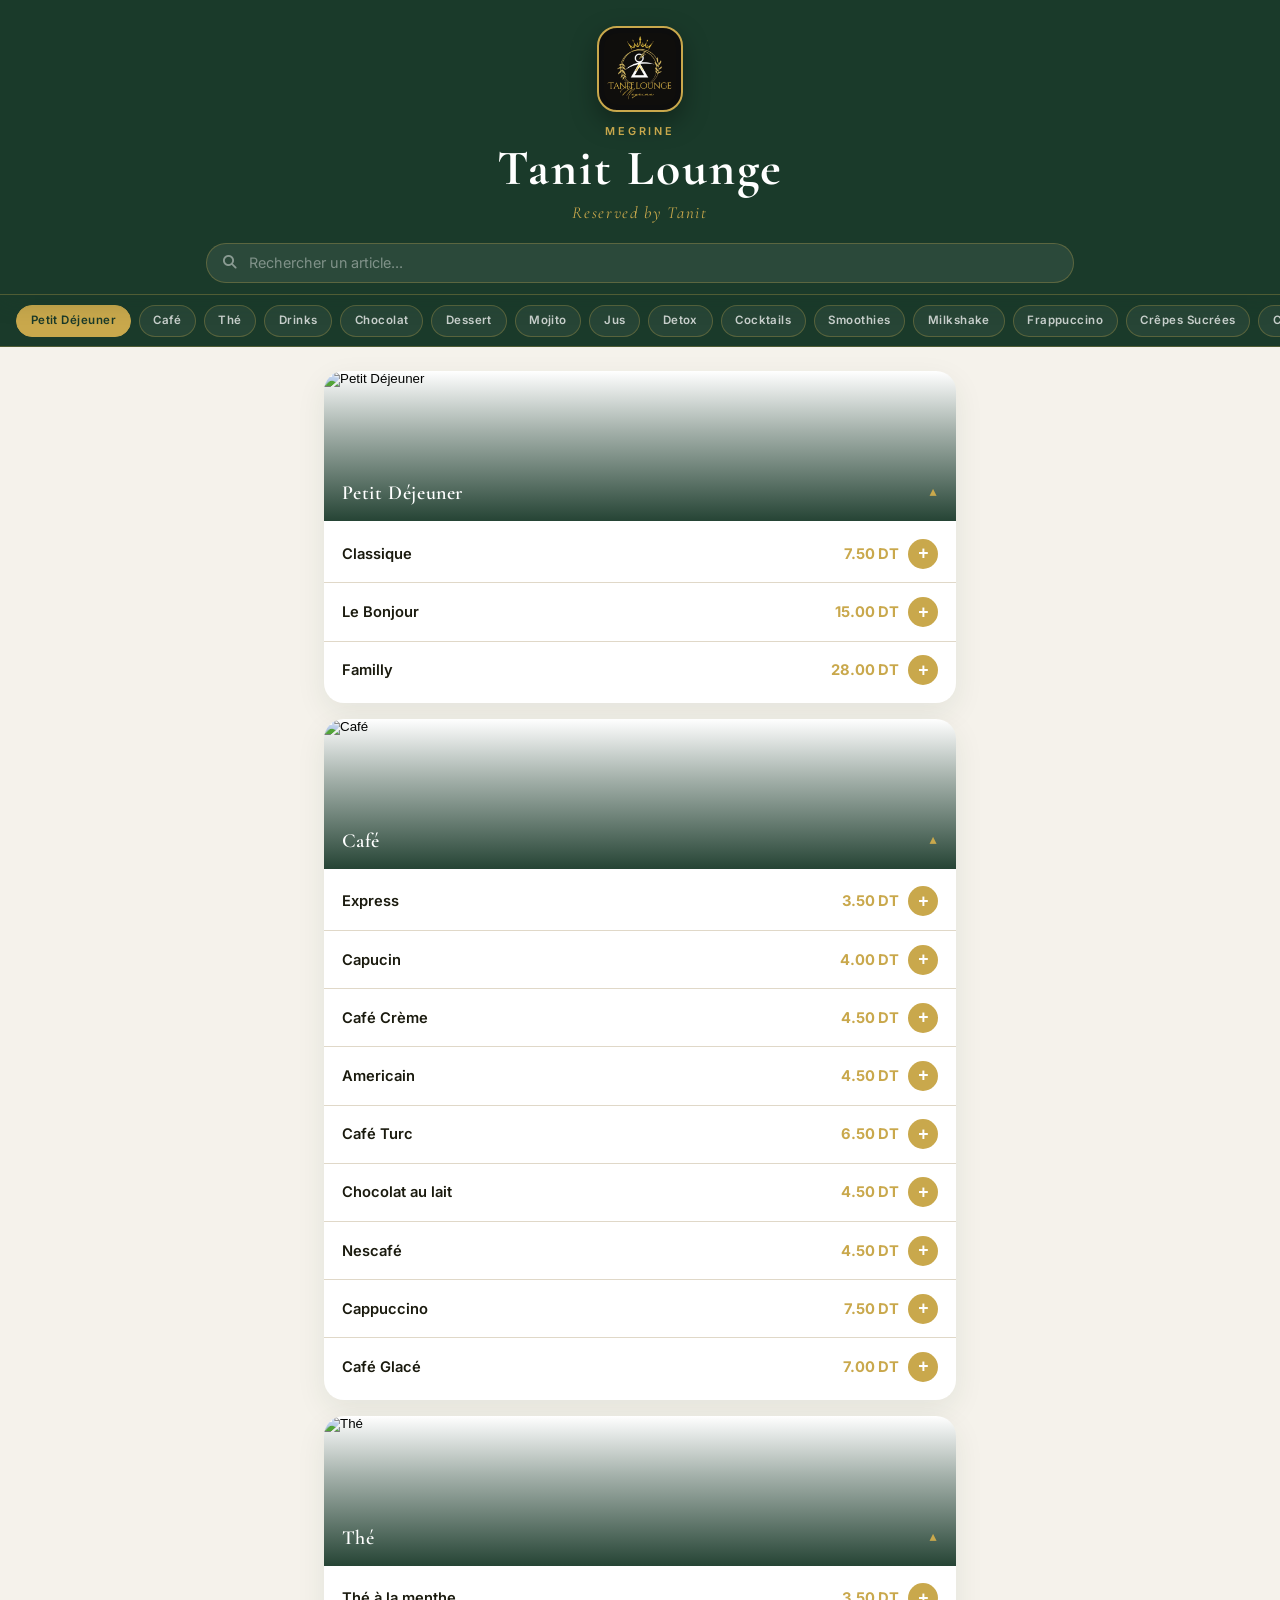
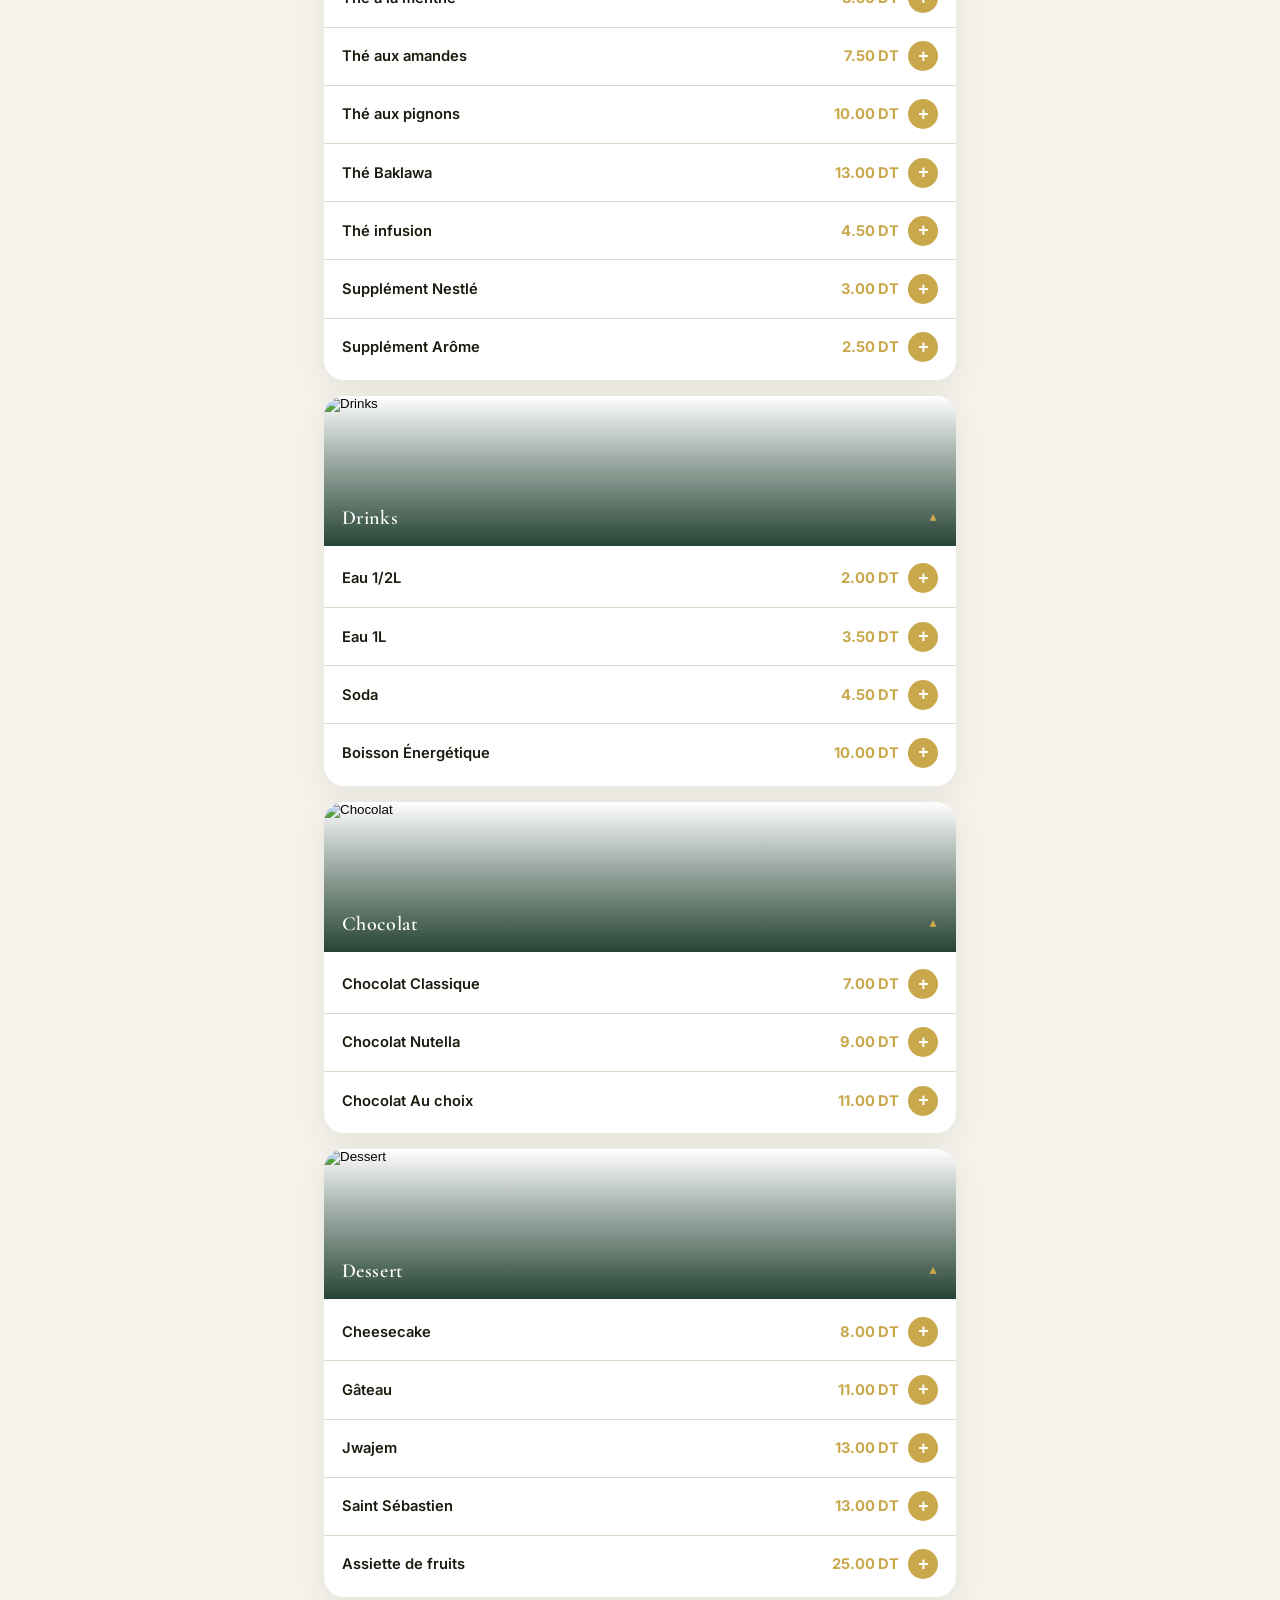
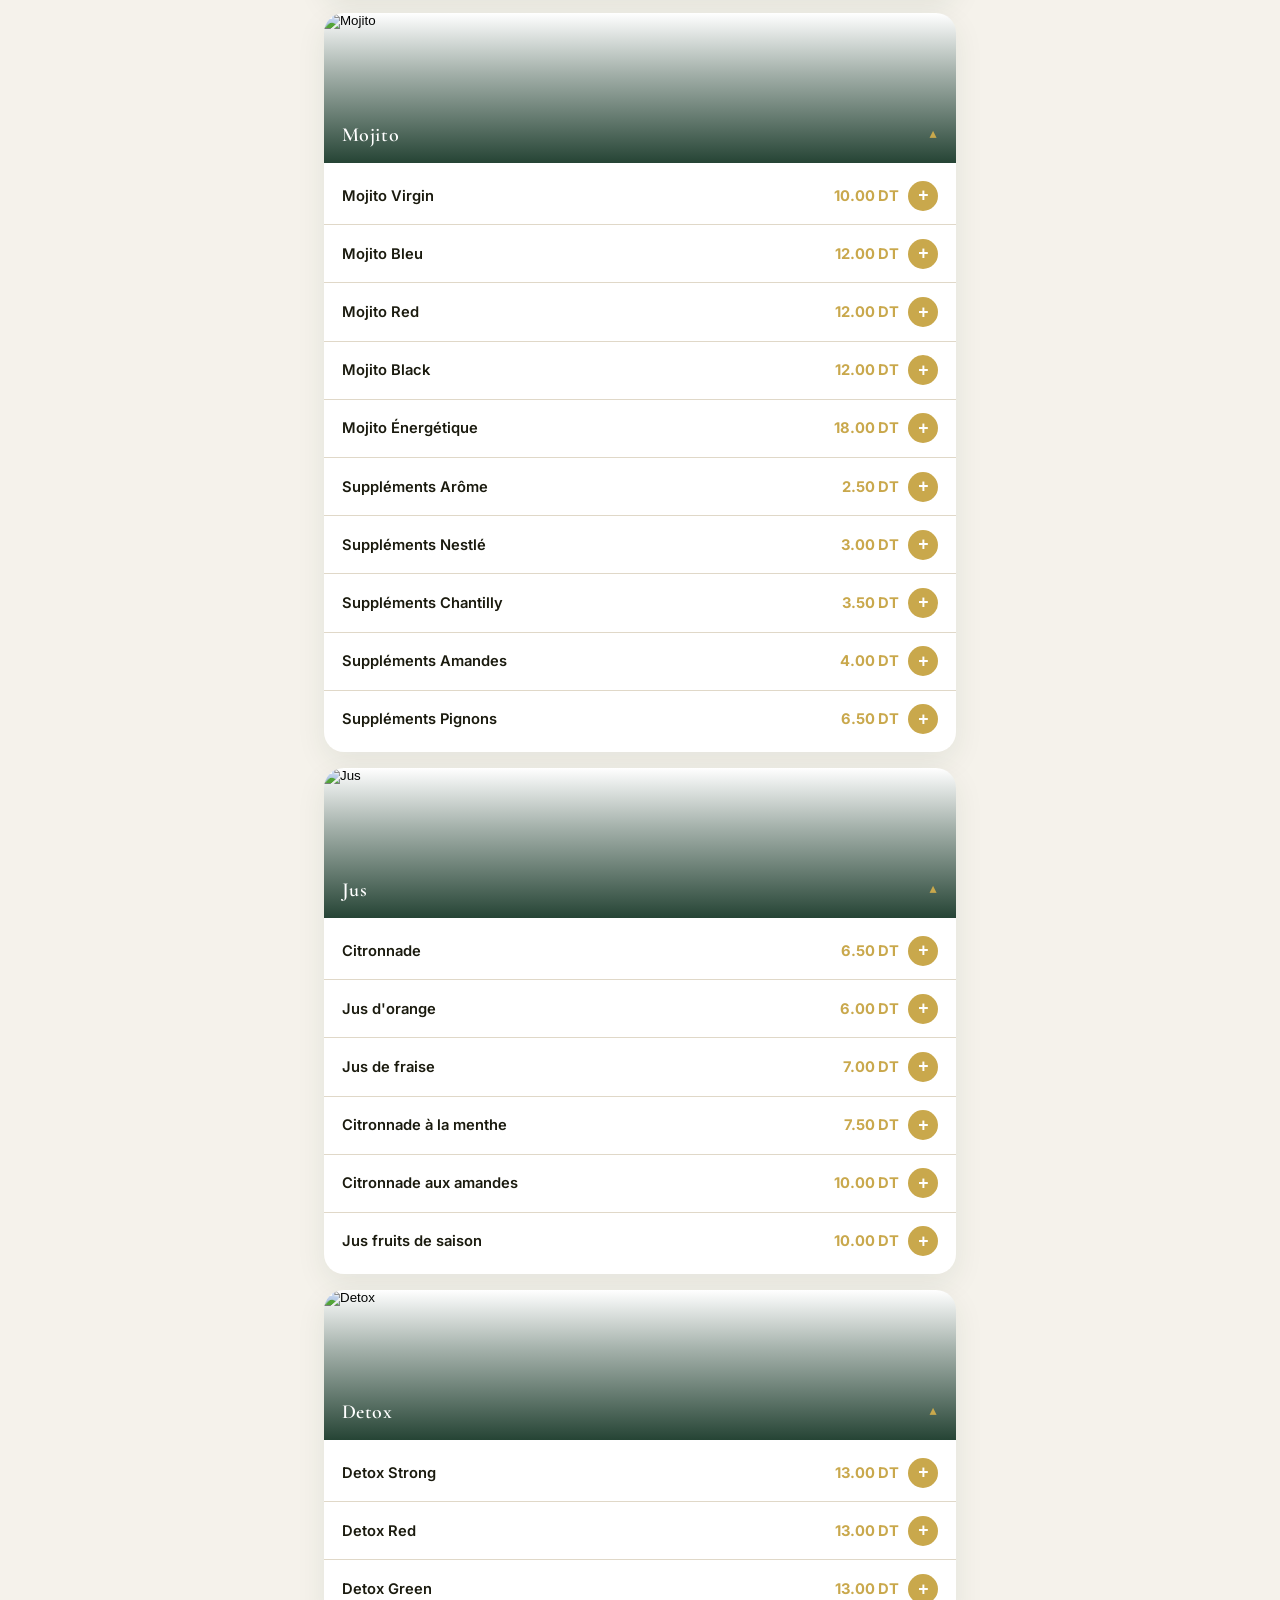
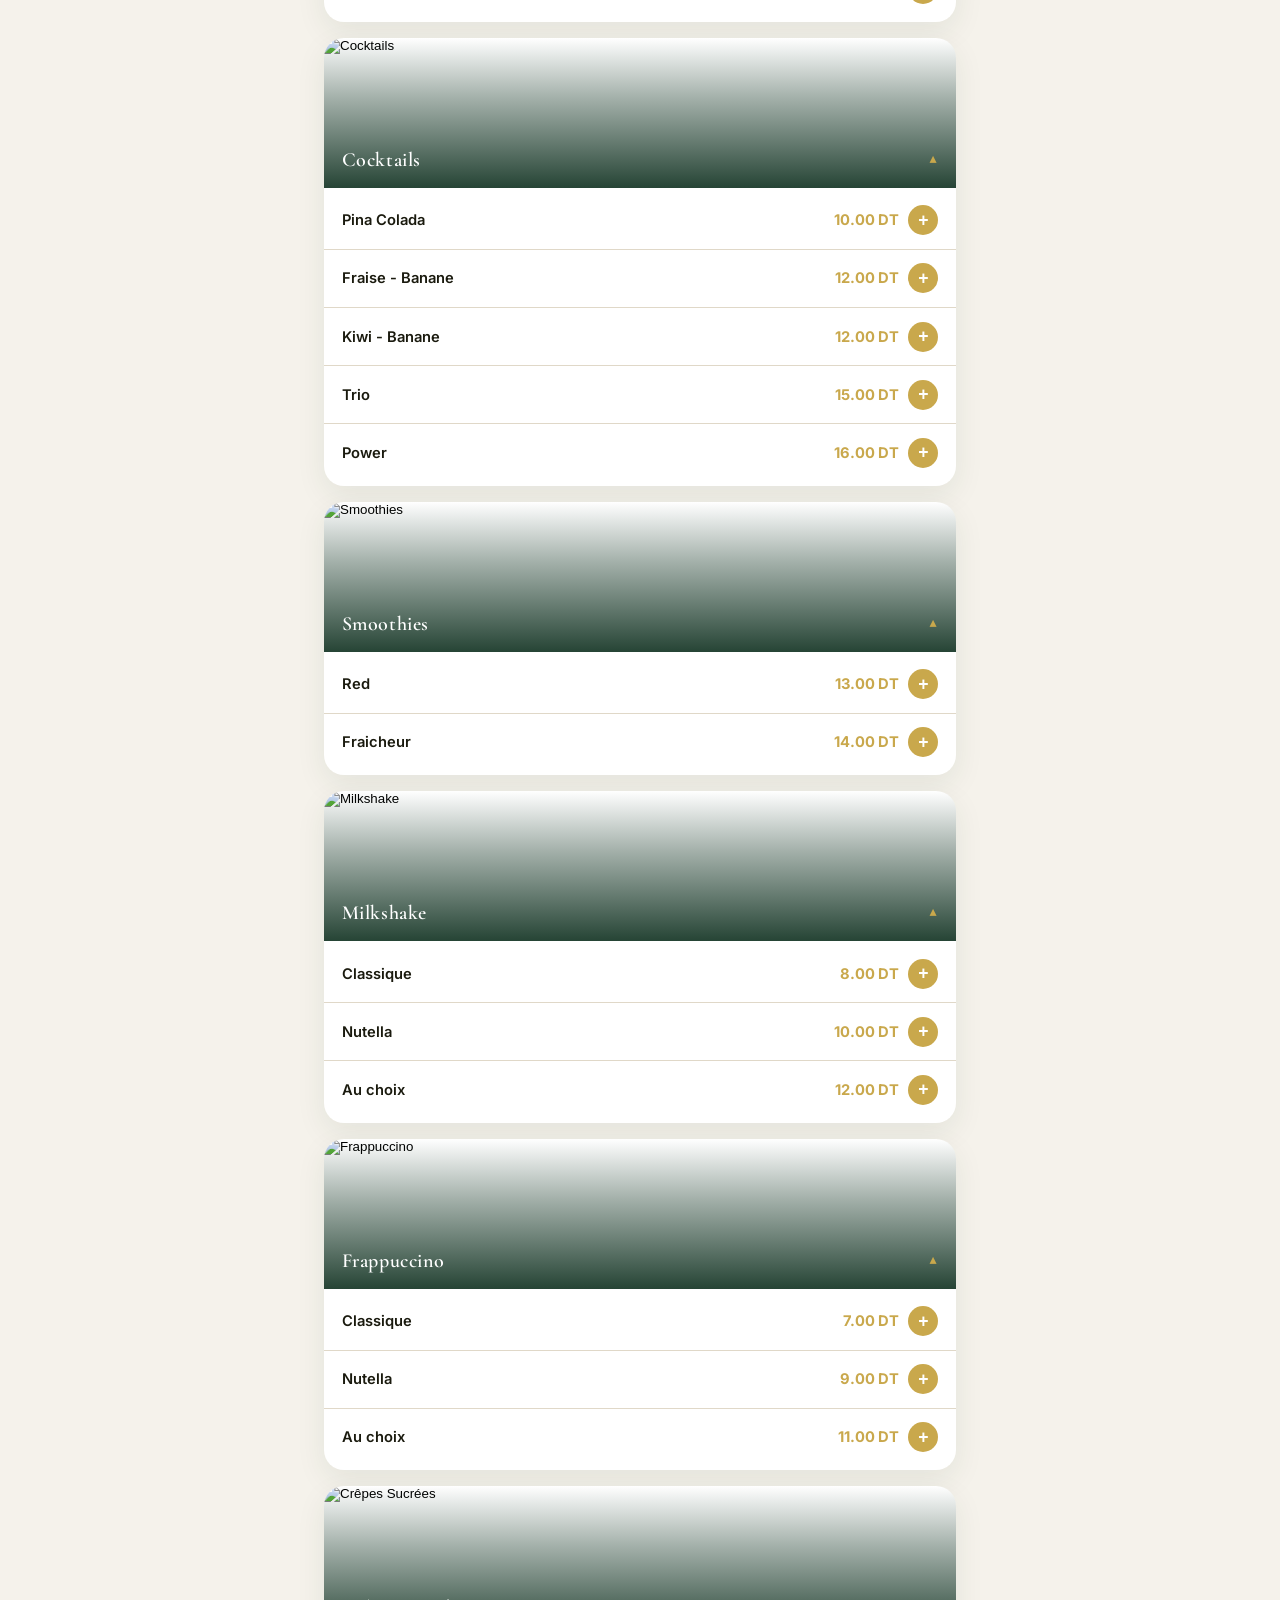
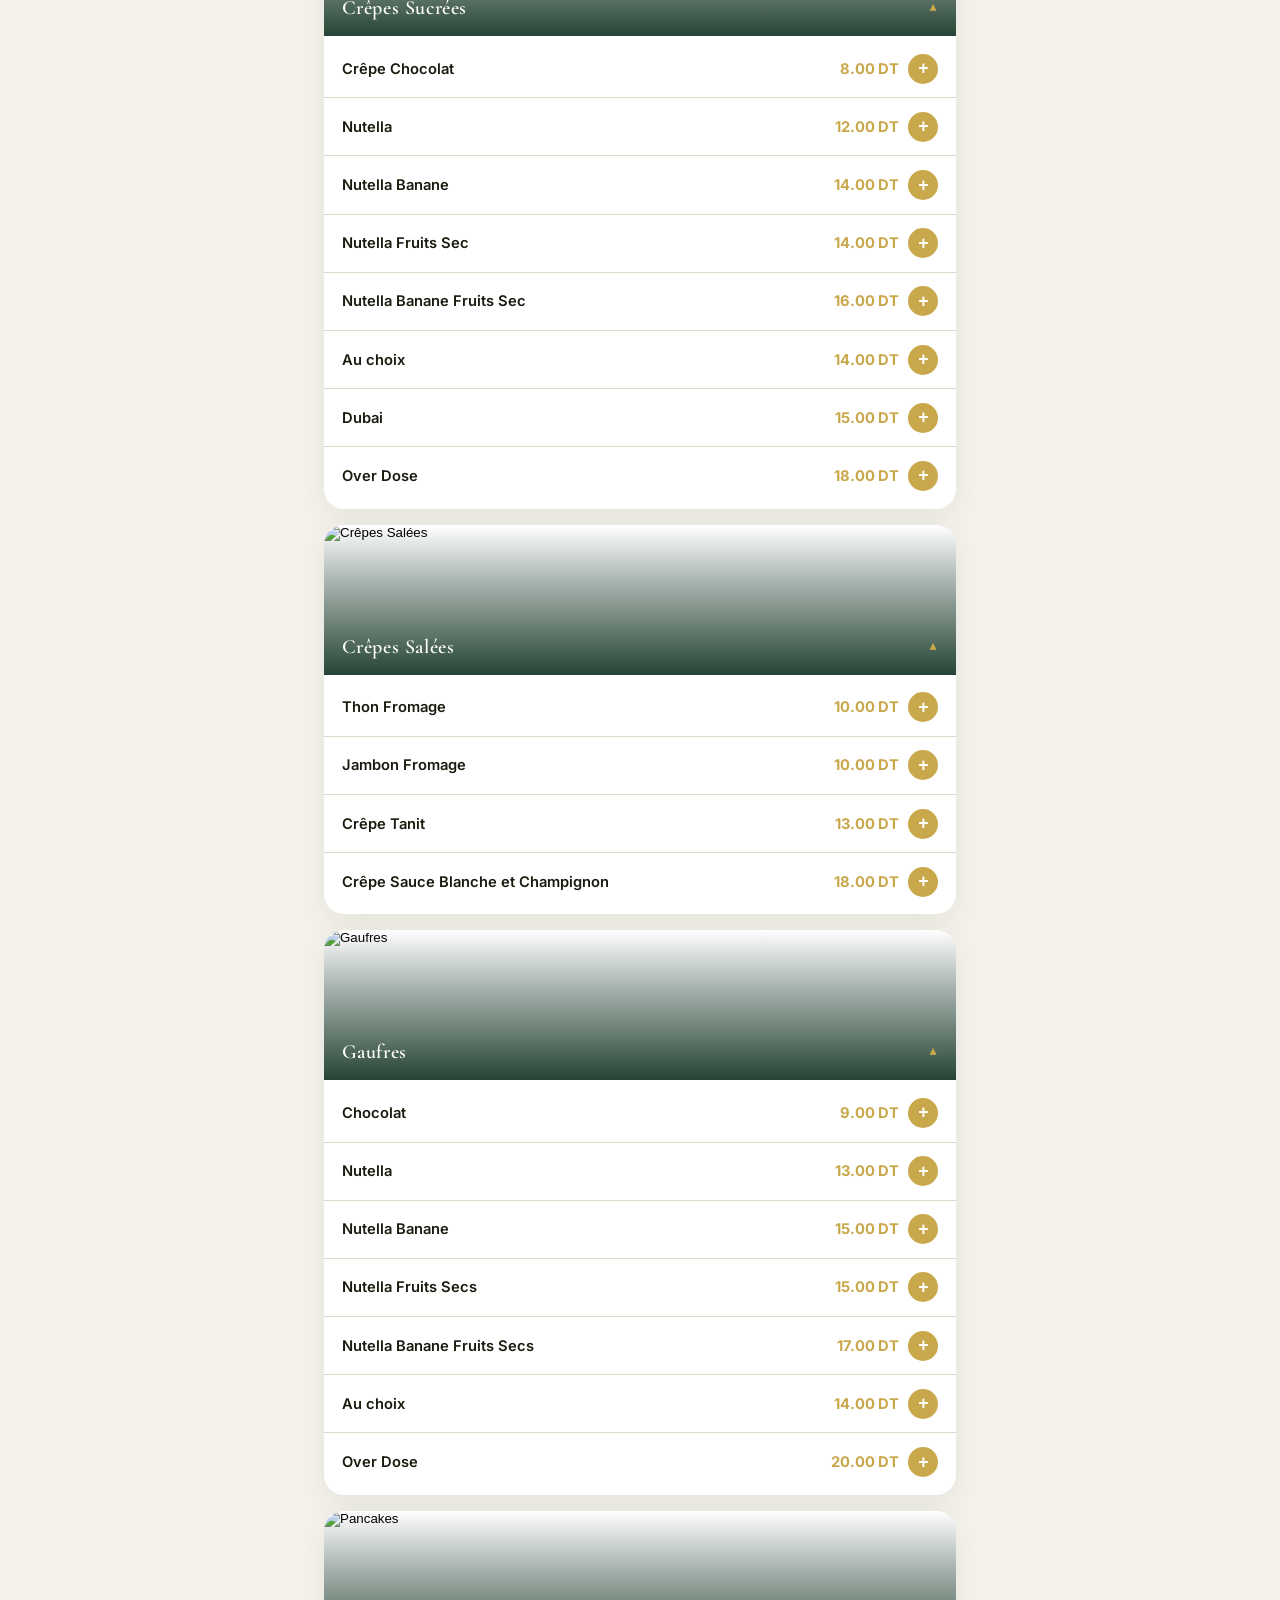
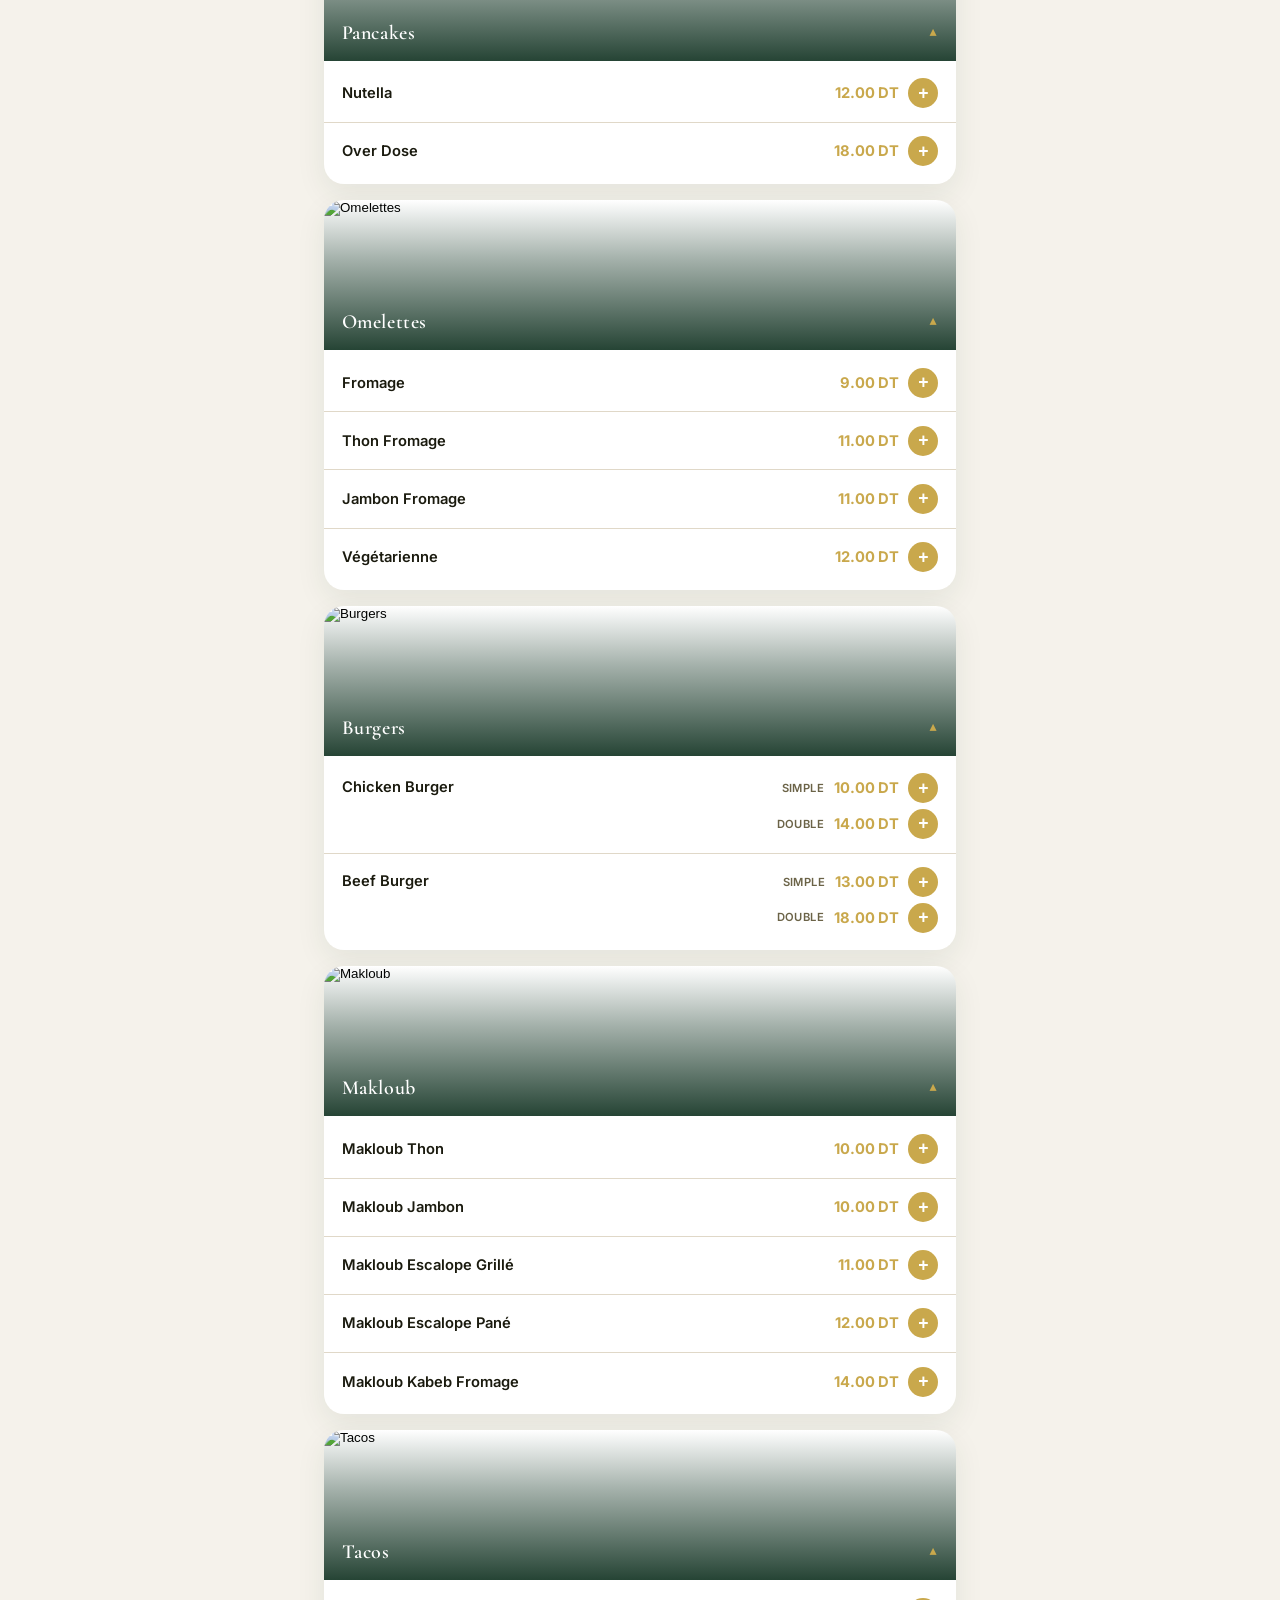
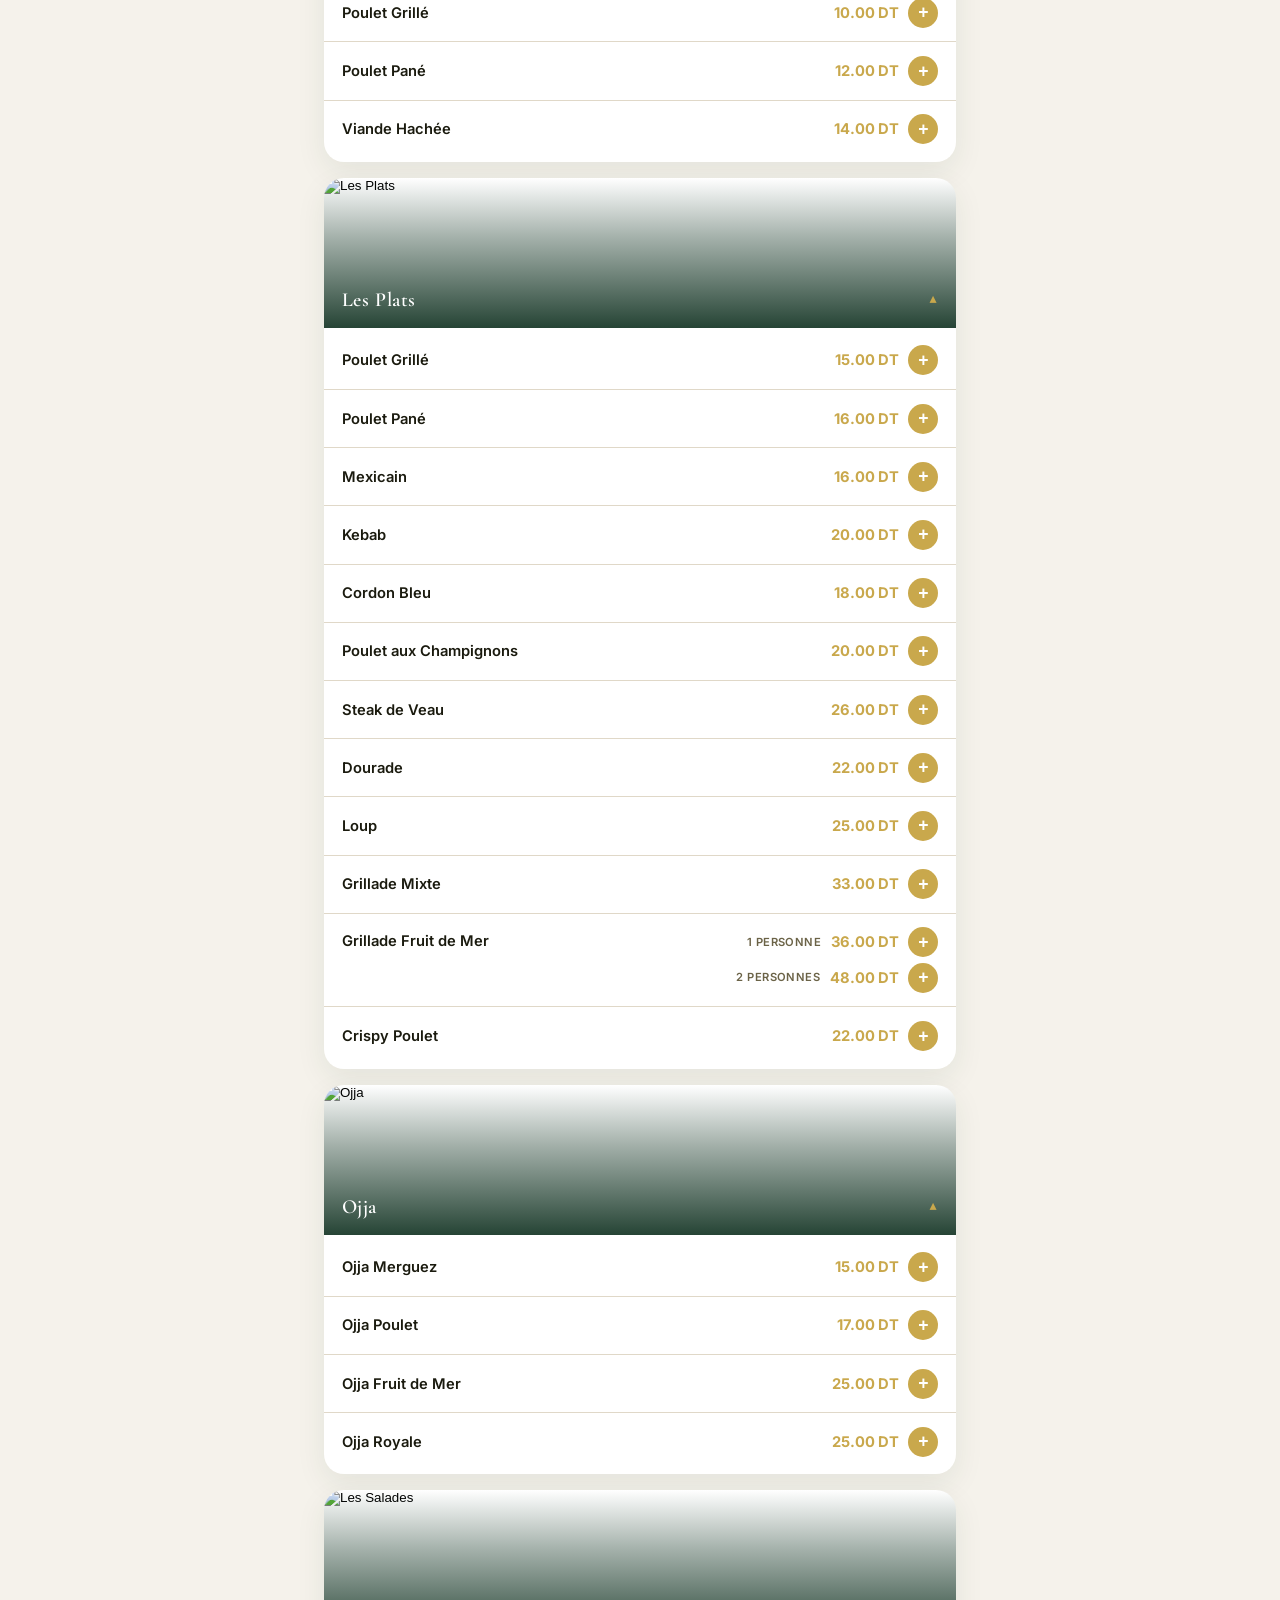
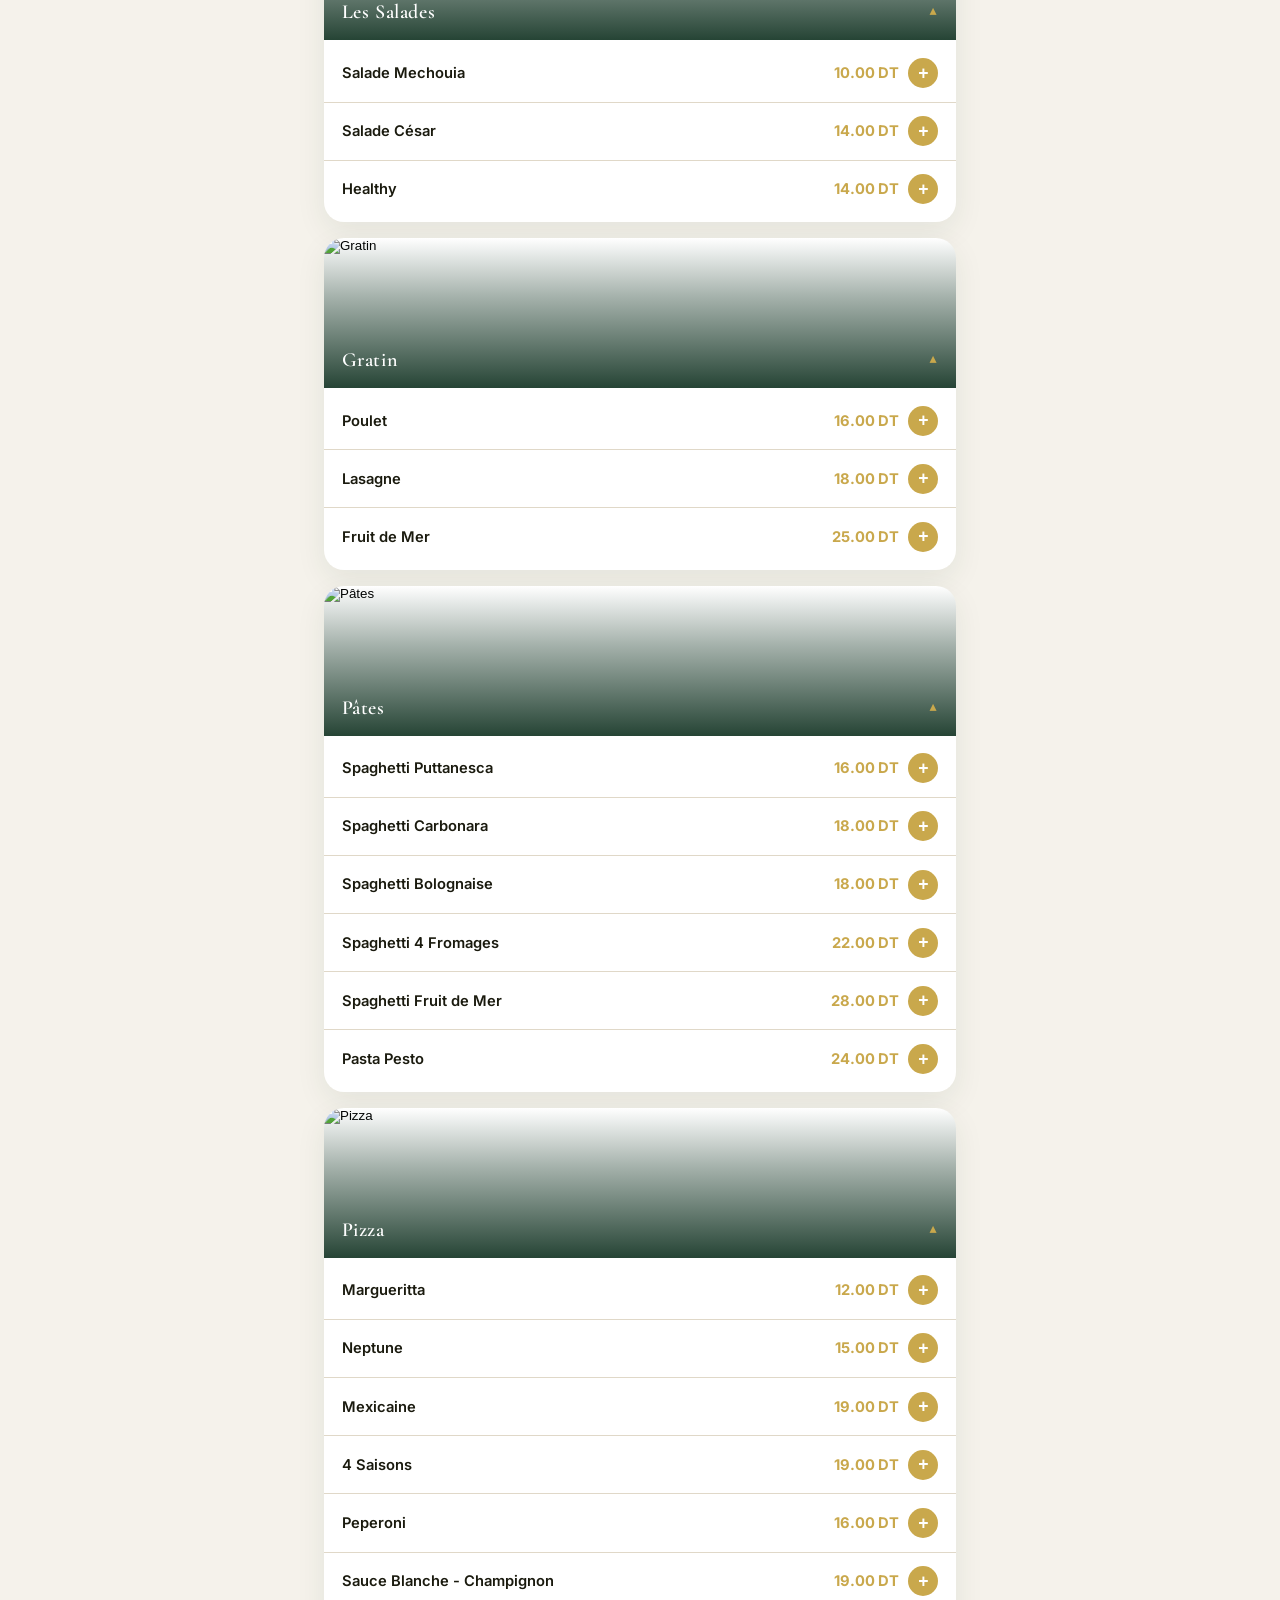
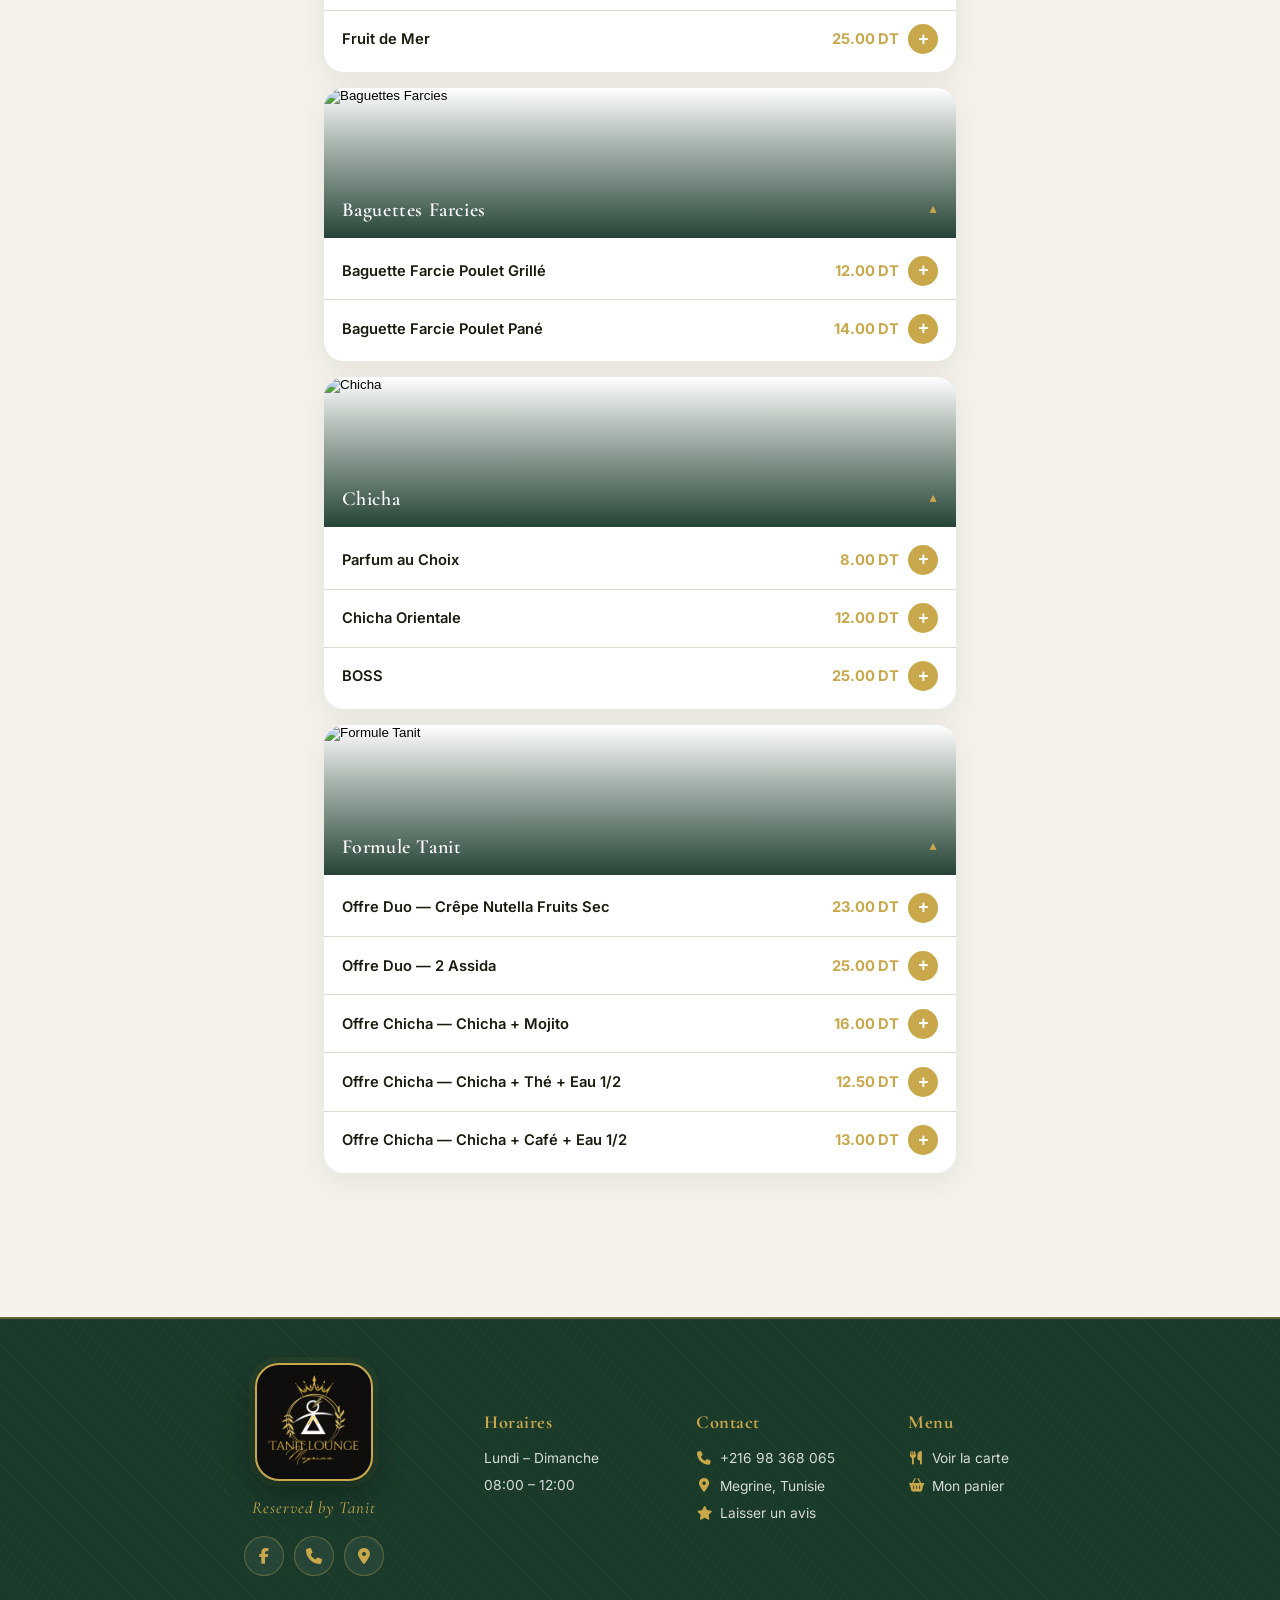
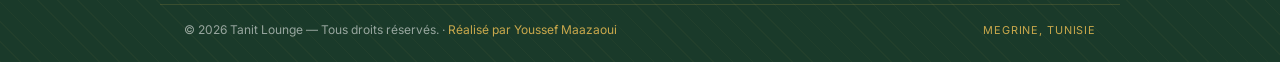
==== index.html @ dab103b5 "feat(index): hero header collapses into compact bar on scroll - Sticky header now holds both states:" ====
<!DOCTYPE html>
<html lang="fr">
<head>
  <meta charset="UTF-8" />
  <meta name="viewport" content="width=device-width, initial-scale=1.0" />
  <meta name="theme-color" content="#1a3a2a" />
  <link rel="manifest" href="manifest.json" />
  <link rel="icon" type="image/svg+xml" href="favicon.svg" />
  <link rel="apple-touch-icon" href="icon.svg" />
  <title>Tanit Lounge | Megrine</title>
  <link rel="preconnect" href="https://fonts.googleapis.com" />
  <link rel="preconnect" href="https://fonts.gstatic.com" crossorigin />
  <link href="https://fonts.googleapis.com/css2?family=Cormorant+Garamond:wght@400;600;700&family=Inter:wght@400;500;600;700&display=swap" rel="stylesheet" />
  <link rel="stylesheet" href="https://cdnjs.cloudflare.com/ajax/libs/font-awesome/6.5.0/css/all.min.css" />
  <link rel="stylesheet" href="styles.css" />
</head>
<body>

  <header class="site-header" id="siteHeader">
    <div class="header-hero">
      <div class="hh-logo"><img src="logo-tanit.jpg" alt="Tanit Lounge" /></div>
      <p class="hh-eyebrow">Megrine</p>
      <h1 class="hh-title">Tanit Lounge</h1>
      <p class="hh-tagline">Reserved by Tanit</p>
    </div>
    <div class="header-bar">
      <a class="brand" href="index.html">
        <span class="brand-logo"><img src="logo-tanit.jpg" alt="Tanit Lounge" /></span>
        <span class="brand-text">
          <span class="brand-name">Tanit Lounge</span>
          <span class="brand-sub">Megrine</span>
        </span>
      </a>
      <nav class="header-nav">
        <a href="#menu">Menu</a>
        <a href="#contact">Nous trouver</a>
      </nav>
      <button class="header-cart" id="headerCart" onclick="window.location.href='cart.html'" aria-label="Voir le panier">
        <i class="fa-solid fa-basket-shopping"></i>
        <span class="cart-count" id="cartBadge">0</span>
      </button>
    </div>
    <div class="header-search">
      <div class="search-inner">
        <i class="fa-solid fa-magnifying-glass"></i>
        <input type="text" id="searchInput" placeholder="Rechercher un article..." />
      </div>
    </div>
  </header>

  <nav class="category-nav">
    <div id="categoryNav" class="nav-pills"></div>
  </nav>

  <a class="floating-track" id="floatingTrack" href="track.html" style="display:none">
    <i class="fa-solid fa-location-arrow"></i>
    <span>Suivre ma commande</span>
  </a>

  <main class="container">
    <section class="section" id="menu">
      <div id="menuContainer"></div>
    </section>
  </main>

  <footer class="site-footer" id="contact">
    <div class="footer-inner">
      <div class="footer-brand">
        <div class="footer-logo-frame">
          <img src="logo-tanit.jpg" alt="Tanit Lounge — Megrine" class="footer-logo" />
        </div>
        <p class="footer-tagline">Reserved by Tanit</p>
        <div class="footer-socials">
          <a href="https://www.facebook.com/profile.php?id=100057483458328&locale=fr_FR" target="_blank" rel="noopener" aria-label="Facebook"><i class="fa-brands fa-facebook-f"></i></a>
          <a href="tel:+21698368065" aria-label="Appeler"><i class="fa-solid fa-phone"></i></a>
          <a href="https://www.google.com/maps/place/Tanit+Lounge+Megrine" target="_blank" rel="noopener" aria-label="Localisation"><i class="fa-solid fa-location-dot"></i></a>
        </div>
      </div>

      <div class="footer-cols">
        <div class="footer-col">
          <h4>Horaires</h4>
          <p>Lundi – Dimanche</p>
          <p>08:00 – 12:00</p>
        </div>
        <div class="footer-col">
          <h4>Contact</h4>
          <p><a href="tel:+21698368065"><i class="fa-solid fa-phone"></i> +216 98 368 065</a></p>
          <p><a href="https://maps.google.com/?cid=12753523637681861375" target="_blank" rel="noopener"><i class="fa-solid fa-location-dot"></i> Megrine, Tunisie</a></p>
          <p><a href="https://maps.google.com/?cid=12753523637681861375" target="_blank" rel="noopener"><i class="fa-solid fa-star"></i> Laisser un avis</a></p>
        </div>
        <div class="footer-col">
          <h4>Menu</h4>
          <p><a href="index.html"><i class="fa-solid fa-utensils"></i> Voir la carte</a></p>
          <p><a href="cart.html"><i class="fa-solid fa-basket-shopping"></i> Mon panier</a></p>
        </div>
      </div>
    </div>

    <div class="footer-bottom">
      <span>© <span id="footerYear">2026</span> Tanit Lounge — Tous droits réservés. · <span class="footer-credit">Réalisé par Youssef Maazaoui</span></span>
      <span class="footer-made">Megrine, Tunisie</span>
    </div>
  </footer>

  <script src="menu-data.js"></script>
  <script src="supabase.js"></script>
  <script src="script.js"></script>
  <script>document.getElementById("footerYear").textContent = new Date().getFullYear();</script>
</body>
</html>
---- styles.css ----
:root {
  --bg: #f5f2eb;
  --bg-soft: #ede8dc;
  --surface: #ffffff;
  --line: #e0d8c8;
  --text: #1a1a0e;
  --muted: #6b6347;
  --accent: #c9a84c;
  --accent-soft: #d4b86a;
  --green: #1a3a2a;
  --green-light: #2a5a3a;
  --radius-xl: 28px;
  --radius-lg: 20px;
  --radius-md: 16px;
  --shadow-soft: 0 16px 44px rgba(26, 58, 42, 0.12);
  --shadow-card: 0 10px 30px rgba(26, 58, 42, 0.08);
}

*, *::before, *::after { box-sizing: border-box; }

body {
  margin: 0;
  font-family: "Inter", -apple-system, sans-serif;
  color: var(--text);
  background: var(--bg);
  line-height: 1.5;
  -webkit-font-smoothing: antialiased;
  min-height: 100vh;
}

h1, h2, h3, h4, p { margin: 0; }

.container {
  width: min(680px, 100%);
  margin: 0 auto;
  padding-bottom: 4rem;
}

.hero {
  padding: 1.5rem 1rem;
  background: var(--green);
  position: relative;
  overflow: hidden;
}

.hero::before {
  content: "";
  position: absolute;
  inset: 0;
  background: repeating-linear-gradient(
    45deg,
    rgba(201, 168, 76, 0.03) 0px,
    rgba(201, 168, 76, 0.03) 1px,
    transparent 1px,
    transparent 12px
  );
}

.hero-card {
  position: relative;
  background: rgba(255,255,255,0.05);
  border: 1px solid rgba(201, 168, 76, 0.4);
  border-radius: var(--radius-xl);
  padding: 2.5rem 1.5rem;
  text-align: center;
  animation: fadeUp 0.55s ease;
  max-width: 680px;
  margin: 0 auto;
}

.eyebrow {
  color: var(--accent);
  font-size: 0.75rem;
  letter-spacing: 0.2em;
  text-transform: uppercase;
  font-weight: 600;
}

.hero h1 {
  margin-top: 0.5rem;
  font-family: "Cormorant Garamond", serif;
  font-size: clamp(2.8rem, 11vw, 4.5rem);
  letter-spacing: 0.06em;
  line-height: 1;
  color: #ffffff;
  font-weight: 600;
}

.hero-text {
  margin: 0.85rem auto 0;
  color: var(--accent);
  font-size: 0.85rem;
  letter-spacing: 0.15em;
  text-transform: uppercase;
  font-style: italic;
  font-family: "Cormorant Garamond", serif;
  font-size: 1.1rem;
}
.category-nav {
  position: sticky;
  top: 0;
  z-index: 100;
  background: var(--green);
  border-bottom: 1px solid rgba(201, 168, 76, 0.3);
  padding: 0.6rem 0;
}

.nav-pills {
  display: flex;
  gap: 0.5rem;
  overflow-x: auto;
  padding: 0 1rem;
  scrollbar-width: none;
}

.nav-pills::-webkit-scrollbar { display: none; }

.nav-pill {
  flex-shrink: 0;
  background: rgba(255,255,255,0.06);
  border: 1px solid rgba(201, 168, 76, 0.3);
  border-radius: 999px;
  padding: 0.4rem 0.85rem;
  font-size: 0.72rem;
  font-weight: 600;
  color: rgba(255,255,255,0.75);
  text-decoration: none;
  white-space: nowrap;
  letter-spacing: 0.04em;
  transition: background 0.2s, color 0.2s, border-color 0.2s;
}

.nav-pill:hover,
.nav-pill.active {
  background: var(--accent);
  color: var(--green);
  border-color: var(--accent);
}

.section {
  margin: 0;
  padding: 1.25rem 1rem;
}

.section-head { margin-bottom: 1rem; }

.section-head h2 {
  font-family: "Cormorant Garamond", serif;
  font-size: clamp(1.5rem, 5vw, 2rem);
  color: var(--green);
}

.menu-category {
  margin-bottom: 1rem;
  border-radius: var(--radius-lg);
  overflow: hidden;
  box-shadow: var(--shadow-card);
  background: var(--surface);
}

.category-toggle {
  width: 100%;
  display: flex;
  justify-content: space-between;
  align-items: flex-end;
  background: none;
  border: none;
  padding: 0;
  cursor: pointer;
  position: relative;
  min-height: 110px;
  overflow: hidden;
  text-align: left;
}

.category-bg {
  position: absolute;
  inset: 0;
  width: 100%;
  height: 100%;
  object-fit: cover;
  display: block;
}

.category-overlay {
  position: absolute;
  inset: 0;
  background: linear-gradient(
    to top,
    rgba(26, 58, 42, 0.95) 0%,
    rgba(26, 58, 42, 0.4) 60%,
    transparent 100%
  );
}

.category-toggle-inner {
  position: relative;
  z-index: 1;
  width: 100%;
  display: flex;
  justify-content: space-between;
  align-items: center;
  padding: 1rem 1.1rem;
}

.category-toggle h3 {
  font-family: "Cormorant Garamond", serif;
  font-size: 1.25rem;
  color: #fff;
  font-weight: 600;
  margin: 0;
  letter-spacing: 0.03em;
}

.toggle-arrow {
  font-size: 0.75rem;
  color: var(--accent);
  transition: transform 0.25s ease;
  display: inline-block;
}

.toggle-arrow.open { transform: rotate(180deg); }

.category-items {
  overflow: hidden;
  max-height: 3000px;
  opacity: 1;
  transition: max-height 0.4s ease, opacity 0.3s ease;
}

.category-items.collapsed {
  max-height: 0;
  opacity: 0;
}

.menu-list { padding: 0.25rem 0; }

.menu-item {
  display: flex;
  justify-content: space-between;
  align-items: baseline;
  gap: 1rem;
  padding: 0.85rem 1.1rem;
  border-bottom: 1px solid var(--line);
  cursor: pointer;
  transition: background 0.2s ease;
}

.menu-item:last-child { border-bottom: none; }
.menu-item:hover { background: var(--bg-soft); }

.menu-item.expanded {
  background: var(--bg-soft);
  align-items: flex-start;
}

.menu-item-left { flex: 1; }

.menu-item-left h4 {
  font-size: 0.92rem;
  font-weight: 600;
  color: var(--text);
}

.menu-item-desc {
  max-height: 0;
  overflow: hidden;
  opacity: 0;
  font-size: 0.78rem;
  color: var(--muted);
  line-height: 1.4;
  font-style: italic;
  transition: max-height 0.3s ease, opacity 0.25s ease, margin-top 0.25s ease;
  margin-top: 0;
}

.menu-item.expanded .menu-item-desc {
  max-height: 200px;
  opacity: 1;
  margin-top: 0.3rem;
}

.item-price {
  font-weight: 700;
  font-size: 0.92rem;
  color: var(--accent);
  white-space: nowrap;
  flex-shrink: 0;
}

.item-price-double {
  display: flex;
  flex-direction: column;
  align-items: flex-end;
  gap: 0.15rem;
  flex-shrink: 0;
}

.item-price-double span {
  font-weight: 700;
  font-size: 0.82rem;
  color: var(--accent);
  white-space: nowrap;
}

.item-price-double .price-label {
  font-size: 0.65rem;
  color: var(--muted);
  font-weight: 500;
}

.info-card {
  background: var(--surface);
  border: 1px solid var(--line);
  border-radius: var(--radius-lg);
  padding: 1.25rem;
  box-shadow: var(--shadow-card);
}

.info-card p { font-size: 0.95rem; }
.info-card p + p { margin-top: 0.5rem; }

.map-card {
  border-radius: var(--radius-lg);
  overflow: hidden;
  box-shadow: var(--shadow-card);
  border: 1px solid var(--line);
  line-height: 0;
}

.map-frame {
  width: 100%;
  height: 300px;
  border: 0;
  display: block;
}

.social-links {
  display: flex;
  gap: 0.75rem;
  margin-top: 1rem;
  flex-wrap: wrap;
}

.social-btn {
  display: flex;
  align-items: center;
  gap: 0.5rem;
  padding: 0.65rem 1.1rem;
  border-radius: 999px;
  font-size: 0.88rem;
  font-weight: 600;
  text-decoration: none;
  transition: filter 0.2s ease, transform 0.2s ease;
  flex: 1;
  justify-content: center;
}

.social-btn:hover {
  filter: brightness(1.08);
  transform: translateY(-1px);
}

.instagram-btn {
  background: linear-gradient(135deg, #833ab4, #fd1d1d, #fcb045);
  color: #fff;
}

.facebook-btn {
  background: #1877f2;
  color: #fff;
}


@keyframes fadeUp {
  from { opacity: 0; transform: translateY(10px); }
  to   { opacity: 1; transform: translateY(0); }
}

@media (min-width: 600px) {
  .category-toggle { min-height: 130px; }
}
.search-bar-wrapper {
  position: sticky;
  top: 53px;
  z-index: 99;
  background: rgba(26, 58, 42, 0.97);
  backdrop-filter: blur(12px);
  padding: 0.6rem 1rem;
  border-bottom: 1px solid rgba(201, 168, 76, 0.2);
}

.search-bar {
  display: flex;
  align-items: center;
  gap: 0.6rem;
  background: rgba(255,255,255,0.07);
  border: 1px solid rgba(201, 168, 76, 0.3);
  border-radius: 999px;
  padding: 0.55rem 1rem;
  max-width: 680px;
  margin: 0 auto;
}

.search-icon {
  color: rgba(255,255,255,0.4);
  font-size: 0.85rem;
  flex-shrink: 0;
}

.search-bar input {
  background: none;
  border: none;
  outline: none;
  color: #fff;
  font-size: 0.9rem;
  font-family: "Inter", sans-serif;
  width: 100%;
}

.search-bar input::placeholder {
  color: rgba(255,255,255,0.35);
}

.no-results {
  text-align: center;
  color: var(--muted);
  padding: 2rem 1rem;
  font-size: 0.95rem;
  font-style: italic;
}
.floating-cart {
  position: fixed;
  bottom: 1.5rem;
  right: 1.5rem;
  background: var(--accent);
  color: #fff;
  border-radius: 999px;
  padding: 0.85rem 1.25rem;
  font-size: 1.1rem;
  cursor: pointer;
  display: flex;
  align-items: center;
  gap: 0.5rem;
  box-shadow: 0 8px 24px rgba(201, 168, 76, 0.4);
  z-index: 200;
  transition: transform 0.2s, filter 0.2s;
}

.floating-cart:hover {
  transform: translateY(-2px);
  filter: brightness(1.08);
}

#cartBadge {
  background: #fff;
  color: var(--accent);
  border-radius: 50%;
  width: 22px;
  height: 22px;
  display: grid;
  place-items: center;
  font-size: 0.78rem;
  font-weight: 700;
}

.floating-track {
  position: fixed;
  bottom: 1.5rem;
  left: 1.5rem;
  display: flex;
  align-items: center;
  gap: 0.5rem;
  background: var(--green);
  color: #fff;
  border-radius: 999px;
  padding: 0.75rem 1.1rem;
  font-size: 0.85rem;
  font-weight: 600;
  text-decoration: none;
  box-shadow: 0 8px 24px rgba(26, 58, 42, 0.4);
  z-index: 200;
  transition: transform 0.2s, filter 0.2s;
}

.floating-track:hover { transform: translateY(-2px); filter: brightness(1.1); }
.floating-track i { color: var(--accent); }
.item-right {
  display: flex;
  align-items: center;
  gap: 0.6rem;
  flex-shrink: 0;
}

.btn-add {
  width: 30px;
  height: 30px;
  border-radius: 50%;
  border: none;
  background: var(--accent);
  color: #fff;
  font-size: 1.1rem;
  font-weight: 700;
  cursor: pointer;
  display: grid;
  place-items: center;
  transition: transform 0.15s, filter 0.15s;
  flex-shrink: 0;
}

.btn-add:hover {
  transform: scale(1.1);
  filter: brightness(1.1);
}

.item-qty-control {
  display: flex;
  align-items: center;
  gap: 0.4rem;
  flex-shrink: 0;
}

.qty-btn-inline {
  width: 28px;
  height: 28px;
  border-radius: 50%;
  border: 1.5px solid var(--accent);
  background: transparent;
  color: var(--accent);
  font-size: 1rem;
  font-weight: 700;
  cursor: pointer;
  display: grid;
  place-items: center;
  transition: background 0.15s, color 0.15s;
  flex-shrink: 0;
}

.qty-btn-inline:hover {
  background: var(--accent);
  color: #fff;
}

.qty-num-inline {
  font-weight: 700;
  font-size: 0.9rem;
  color: var(--accent);
  min-width: 18px;
  text-align: center;
}

.toast {
  position: fixed;
  bottom: 5.5rem;
  left: 50%;
  transform: translateX(-50%) translateY(10px);
  background: rgba(26, 58, 42, 0.95);
  color: #fff;
  padding: 0.6rem 1.2rem;
  border-radius: 999px;
  font-size: 0.88rem;
  opacity: 0;
  pointer-events: none;
  transition: all 0.25s ease;
  white-space: nowrap;
  z-index: 300;
}

.toast.show {
  opacity: 1;
  transform: translateX(-50%) translateY(0);
}
@media (min-width: 768px) {
  .hero { padding: 2.5rem 1.5rem; }
  .section { padding: 1.5rem; }
  .category-toggle { min-height: 150px; }
}

.item-right-variants {
  flex-direction: column;
  align-items: flex-end;
  gap: 0.35rem;
}

.variant-row {
  display: flex;
  align-items: center;
  gap: 0.6rem;
  justify-content: flex-end;
}

.variant-label {
  font-size: 0.7rem;
  font-weight: 600;
  color: var(--muted);
  text-transform: uppercase;
  letter-spacing: 0.04em;
  min-width: 3.2rem;
  text-align: right;
}

.sold-out-badge {
  font-size: 0.68rem;
  font-weight: 700;
  text-transform: uppercase;
  letter-spacing: 0.04em;
  color: #b42318;
  background: #fdeceb;
  border: 1px solid #f3c2bd;
  border-radius: 999px;
  padding: 0.2rem 0.6rem;
  white-space: nowrap;
}

.variant-row.sold-out .item-price,
.variant-row.sold-out .variant-label {
  opacity: 0.45;
  text-decoration: line-through;
}
/* ===== Footer ===== */
.site-footer {
  position: relative;
  margin-top: 2.5rem;
  background: var(--green);
  color: rgba(255, 255, 255, 0.82);
  overflow: hidden;
  border-top: 2px solid rgba(201, 168, 76, 0.4);
}

.site-footer::before {
  content: "";
  position: absolute;
  inset: 0;
  background: repeating-linear-gradient(45deg,
    rgba(201, 168, 76, 0.045) 0px, rgba(201, 168, 76, 0.045) 1px,
    transparent 1px, transparent 14px);
  pointer-events: none;
}

.footer-inner {
  position: relative;
  max-width: 960px;
  margin: 0 auto;
  padding: 2.75rem 1.5rem 1.75rem;
  display: grid;
  grid-template-columns: minmax(200px, 260px) 1fr;
  gap: 2.5rem;
  align-items: center;
}

.footer-brand { text-align: center; }

.footer-logo-frame {
  width: 118px;
  height: 118px;
  margin: 0 auto 0.9rem;
  border-radius: 24px;
  border: 2px solid var(--accent);
  padding: 6px;
  background: #0d0d0d;
  box-shadow: 0 12px 30px rgba(0, 0, 0, 0.35), 0 0 0 6px rgba(201, 168, 76, 0.06);
  overflow: hidden;
}

.footer-logo { width: 100%; height: 100%; object-fit: contain; border-radius: 18px; display: block; }

.footer-tagline {
  color: var(--accent);
  font-family: "Cormorant Garamond", serif;
  font-style: italic;
  font-size: 1.05rem;
  letter-spacing: 0.06em;
  margin-bottom: 1rem;
}

.footer-socials { display: flex; justify-content: center; gap: 0.6rem; }

.footer-socials a {
  width: 40px;
  height: 40px;
  border-radius: 50%;
  display: grid;
  place-items: center;
  background: rgba(255, 255, 255, 0.06);
  border: 1px solid rgba(201, 168, 76, 0.35);
  color: var(--accent);
  text-decoration: none;
  transition: background 0.2s, color 0.2s, transform 0.2s;
}

.footer-socials a:hover { background: var(--accent); color: var(--green); transform: translateY(-2px); }

.footer-cols {
  display: grid;
  grid-template-columns: repeat(auto-fit, minmax(130px, 1fr));
  gap: 1.25rem 1.5rem;
}

.footer-col h4 {
  font-family: "Cormorant Garamond", serif;
  font-size: 1.15rem;
  color: var(--accent);
  margin-bottom: 0.7rem;
  letter-spacing: 0.03em;
}

.footer-col p { font-size: 0.86rem; margin-bottom: 0.4rem; }

.footer-col a {
  color: rgba(255, 255, 255, 0.82);
  text-decoration: none;
  display: inline-flex;
  align-items: center;
  gap: 0.5rem;
  transition: color 0.2s;
}

.footer-col a:hover { color: var(--accent); }
.footer-col a i { color: var(--accent); width: 1rem; text-align: center; font-size: 0.85rem; }

.footer-bottom {
  position: relative;
  max-width: 960px;
  margin: 0 auto;
  padding: 1rem 1.5rem 1.4rem;
  border-top: 1px solid rgba(201, 168, 76, 0.18);
  display: flex;
  justify-content: space-between;
  align-items: center;
  flex-wrap: wrap;
  gap: 0.5rem;
  font-size: 0.75rem;
  color: rgba(255, 255, 255, 0.55);
}

.footer-made {
  color: var(--accent);
  letter-spacing: 0.08em;
  text-transform: uppercase;
  font-size: 0.68rem;
}

@media (max-width: 760px) {
  .footer-inner { grid-template-columns: 1fr; gap: 2rem; }
  .footer-bottom { justify-content: center; text-align: center; }
}

.footer-credit { color: var(--accent); }

/* ===== Sticky site header (brand + nav + cart + search) ===== */
html { scroll-behavior: smooth; }

.site-header {
  position: sticky;
  top: 0;
  z-index: 200;
  background: var(--green);
  border-bottom: 1px solid rgba(201, 168, 76, 0.3);
  box-shadow: 0 6px 22px rgba(26, 58, 42, 0.22);
}

.header-inner {
  max-width: 900px;
  margin: 0 auto;
  padding: 0.6rem 1rem;
  display: flex;
  align-items: center;
  gap: 0.9rem;
}

.brand { display: flex; align-items: center; gap: 0.6rem; text-decoration: none; flex-shrink: 0; }
.brand-logo {
  width: 44px; height: 44px;
  border-radius: 12px;
  border: 1.5px solid var(--accent);
  background: #0d0d0d;
  padding: 3px;
  display: grid; place-items: center;
  overflow: hidden; flex-shrink: 0;
  box-shadow: 0 4px 12px rgba(0, 0, 0, 0.3);
}
.brand-logo img { width: 100%; height: 100%; object-fit: contain; border-radius: 8px; display: block; }
.brand-text { display: flex; flex-direction: column; line-height: 1.05; }
.brand-name {
  font-family: "Cormorant Garamond", serif;
  font-size: 1.3rem; font-weight: 700; color: #fff; letter-spacing: 0.02em;
}
.brand-sub { font-size: 0.6rem; letter-spacing: 0.2em; text-transform: uppercase; color: var(--accent); margin-top: 2px; }

.header-nav { display: flex; gap: 0.3rem; margin-left: auto; }
.header-nav a {
  color: rgba(255, 255, 255, 0.85);
  text-decoration: none;
  font-size: 0.82rem; font-weight: 600;
  padding: 0.45rem 0.8rem; border-radius: 999px;
  white-space: nowrap;
  transition: background 0.2s, color 0.2s;
}
.header-nav a:hover { background: rgba(255, 255, 255, 0.08); color: var(--accent); }

.header-cart {
  position: relative;
  flex-shrink: 0;
  width: 46px; height: 46px;
  border-radius: 13px;
  border: 1px solid rgba(201, 168, 76, 0.4);
  background: rgba(255, 255, 255, 0.06);
  color: var(--accent);
  font-size: 1.05rem;
  cursor: pointer;
  display: grid; place-items: center;
  transition: background 0.2s, color 0.2s;
}
.header-cart:hover { background: var(--accent); color: var(--green); }

.cart-count {
  position: absolute; top: -7px; right: -7px;
  min-width: 21px; height: 21px; padding: 0 5px;
  background: var(--accent); color: var(--green);
  border: 2px solid var(--green);
  border-radius: 999px;
  font-size: 0.7rem; font-weight: 800;
  display: grid; place-items: center;
}

@keyframes cartBump {
  0% { transform: scale(1); }
  30% { transform: scale(1.22) rotate(-6deg); }
  55% { transform: scale(0.9); }
  100% { transform: scale(1) rotate(0); }
}
.header-cart.bump { animation: cartBump 0.45s ease; }
.header-cart.bump .cart-count { animation: cartBump 0.45s ease; }

.header-search { max-width: 900px; margin: 0 auto; padding: 0 1rem 0.7rem; }
.search-inner {
  display: flex; align-items: center; gap: 0.6rem;
  background: rgba(255, 255, 255, 0.08);
  border: 1px solid rgba(201, 168, 76, 0.3);
  border-radius: 999px;
  padding: 0.6rem 1rem;
}
.search-inner i { color: rgba(255, 255, 255, 0.45); font-size: 0.85rem; flex-shrink: 0; }
.search-inner input {
  background: none; border: none; outline: none;
  color: #fff; font-size: 0.9rem; font-family: "Inter", sans-serif; width: 100%;
}
.search-inner input::placeholder { color: rgba(255, 255, 255, 0.4); }

/* Category pills stick right below the header */
.category-nav { top: var(--header-h, 96px); }

#menu { scroll-margin-top: calc(var(--header-h, 96px) + 52px); }
#contact { scroll-margin-top: var(--header-h, 96px); }

@media (max-width: 480px) {
  .header-inner { gap: 0.5rem; padding: 0.55rem 0.8rem; }
  .brand-logo { width: 38px; height: 38px; }
  .brand-name { font-size: 1.08rem; }
  .header-nav { gap: 0.15rem; }
  .header-nav a { font-size: 0.74rem; padding: 0.35rem 0.55rem; }
  .header-cart { width: 42px; height: 42px; }
}

/* ===== Header merge: big hero (top) collapses into compact bar (scrolled) ===== */
.header-hero {
  text-align: center;
  padding: 1.6rem 1rem 1.1rem;
  max-height: 340px;
  opacity: 1;
  overflow: hidden;
  transition: max-height 0.45s ease, opacity 0.3s ease, padding 0.45s ease, transform 0.45s ease;
}
.hh-logo {
  width: 86px; height: 86px; margin: 0 auto 0.7rem;
  border-radius: 20px; border: 2px solid var(--accent);
  background: #0d0d0d; padding: 5px;
  box-shadow: 0 10px 26px rgba(0, 0, 0, 0.35);
}
.hh-logo img { width: 100%; height: 100%; object-fit: contain; border-radius: 14px; display: block; }
.hh-eyebrow { color: var(--accent); font-size: 0.68rem; letter-spacing: 0.25em; text-transform: uppercase; font-weight: 600; }
.hh-title {
  font-family: "Cormorant Garamond", serif;
  font-size: clamp(2.2rem, 9vw, 3.1rem);
  color: #fff; line-height: 1; margin-top: 0.3rem; letter-spacing: 0.04em; font-weight: 700;
}
.hh-tagline {
  color: var(--accent); font-family: "Cormorant Garamond", serif; font-style: italic;
  font-size: 1.05rem; letter-spacing: 0.1em; margin-top: 0.4rem;
}

.header-bar {
  max-width: 900px; margin: 0 auto;
  display: flex; align-items: center; gap: 0.9rem;
  max-height: 0; opacity: 0; overflow: hidden;
  padding: 0 1rem;
  transition: max-height 0.45s ease, opacity 0.35s ease, padding 0.45s ease;
}

.site-header.scrolled .header-hero {
  max-height: 0; opacity: 0; padding-top: 0; padding-bottom: 0; transform: translateY(-10px);
}
.site-header.scrolled .header-bar {
  max-height: 66px; opacity: 1; padding: 0.55rem 1rem;
}

@media (max-width: 480px) {
  .header-bar { gap: 0.5rem; }
  .site-header.scrolled .header-bar { padding: 0.5rem 0.8rem; }
  .hh-logo { width: 74px; height: 74px; }
}
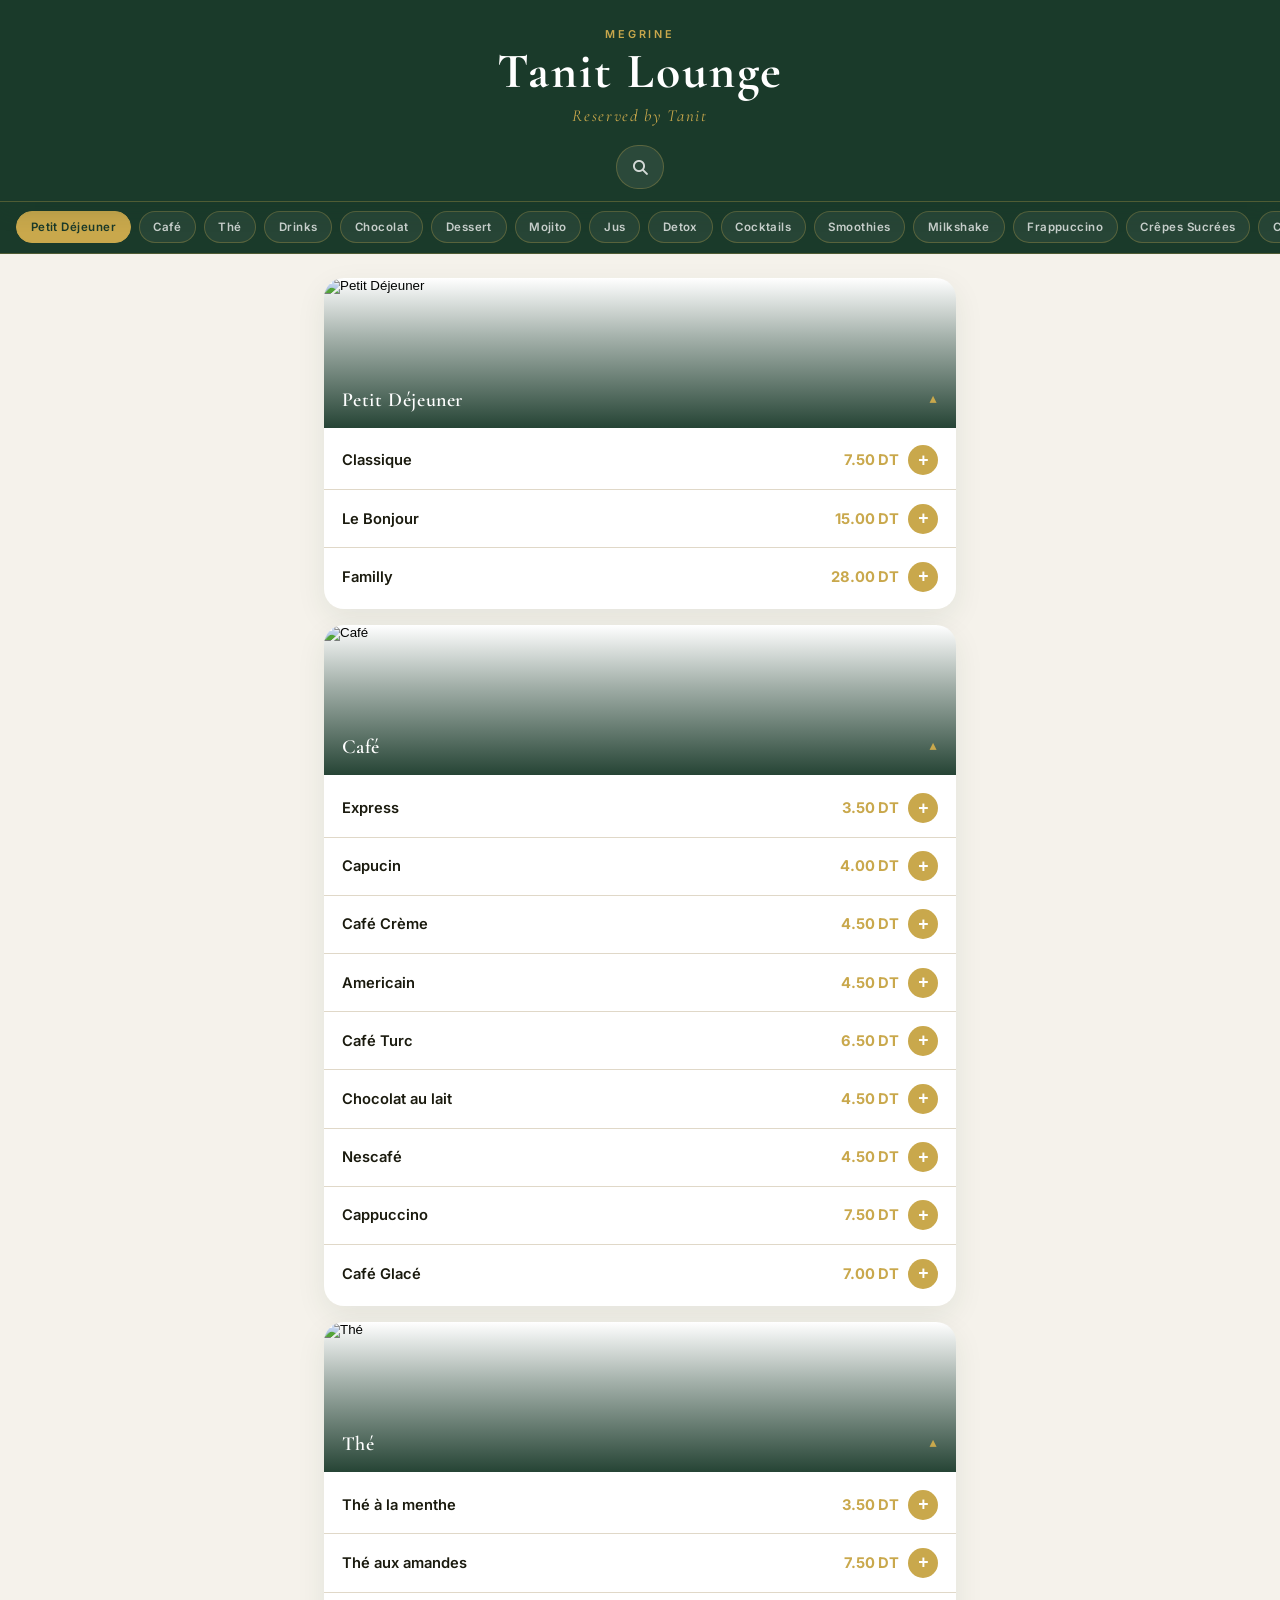
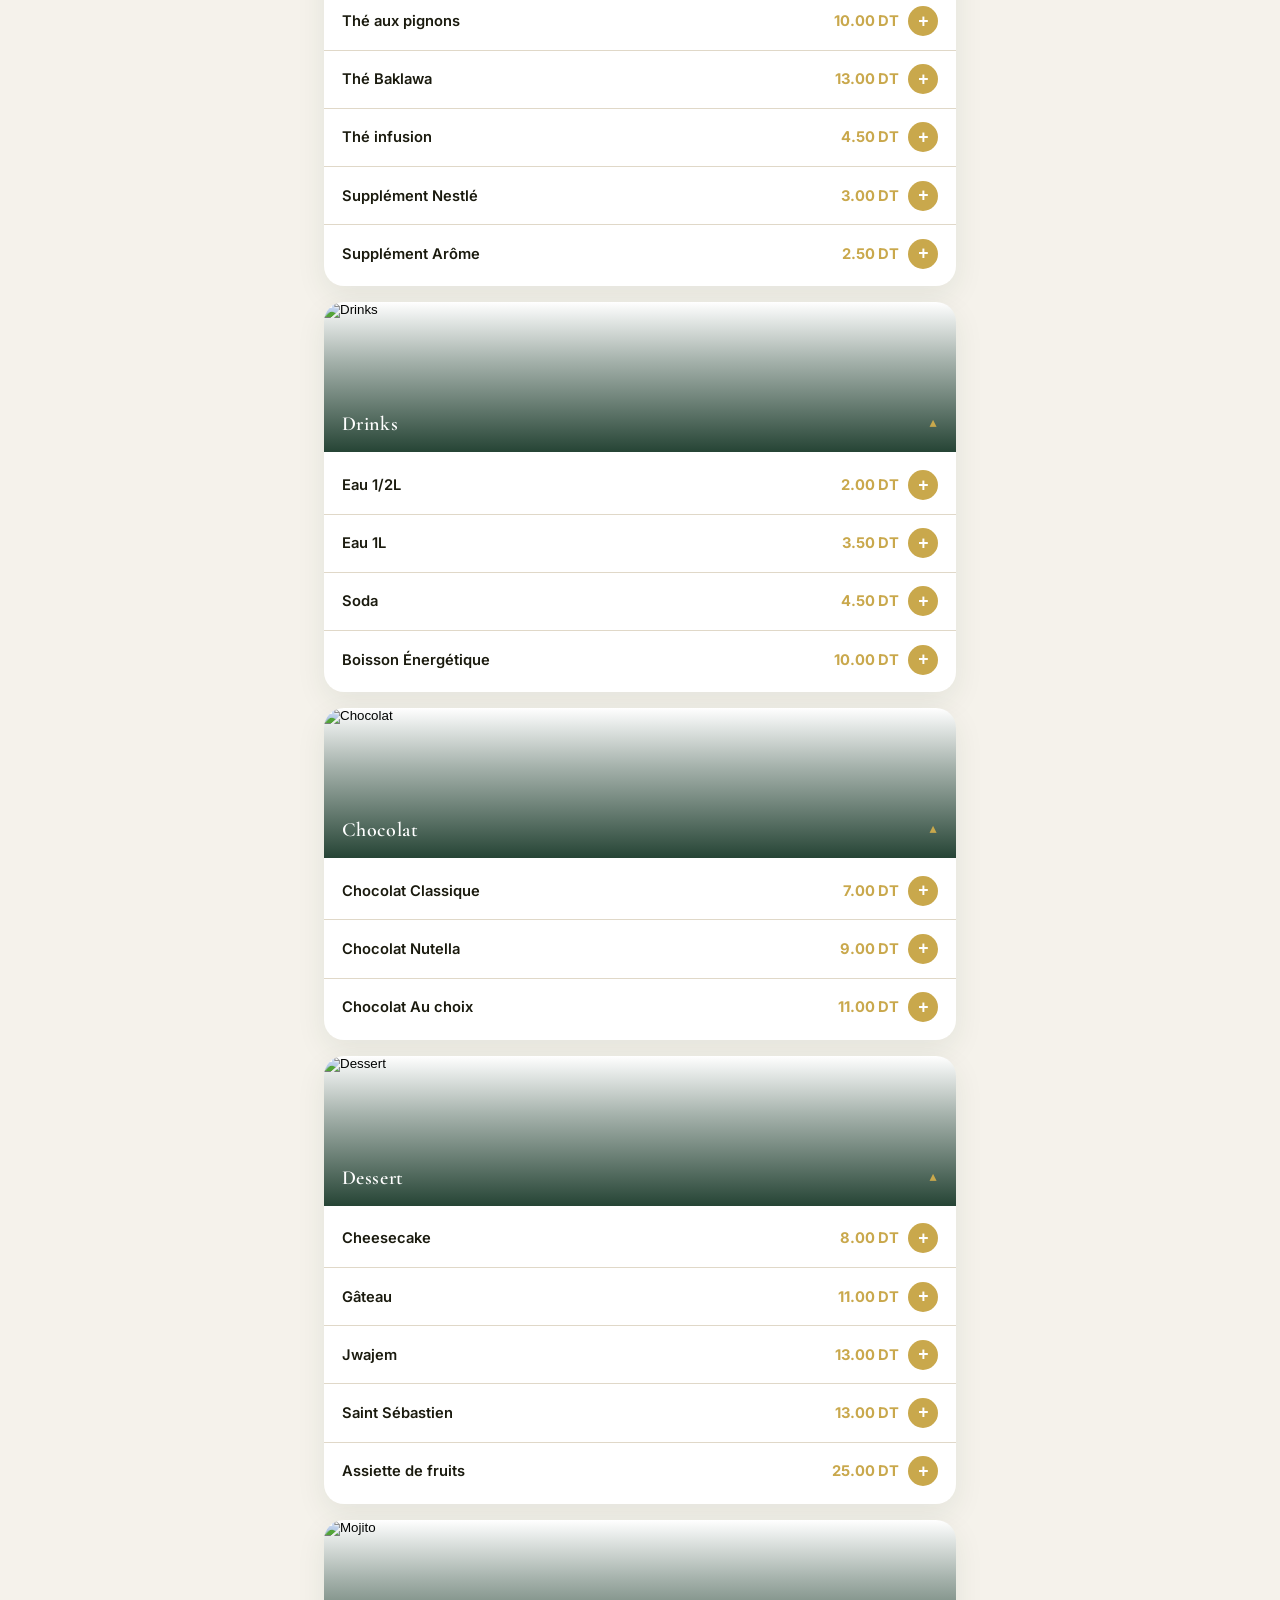
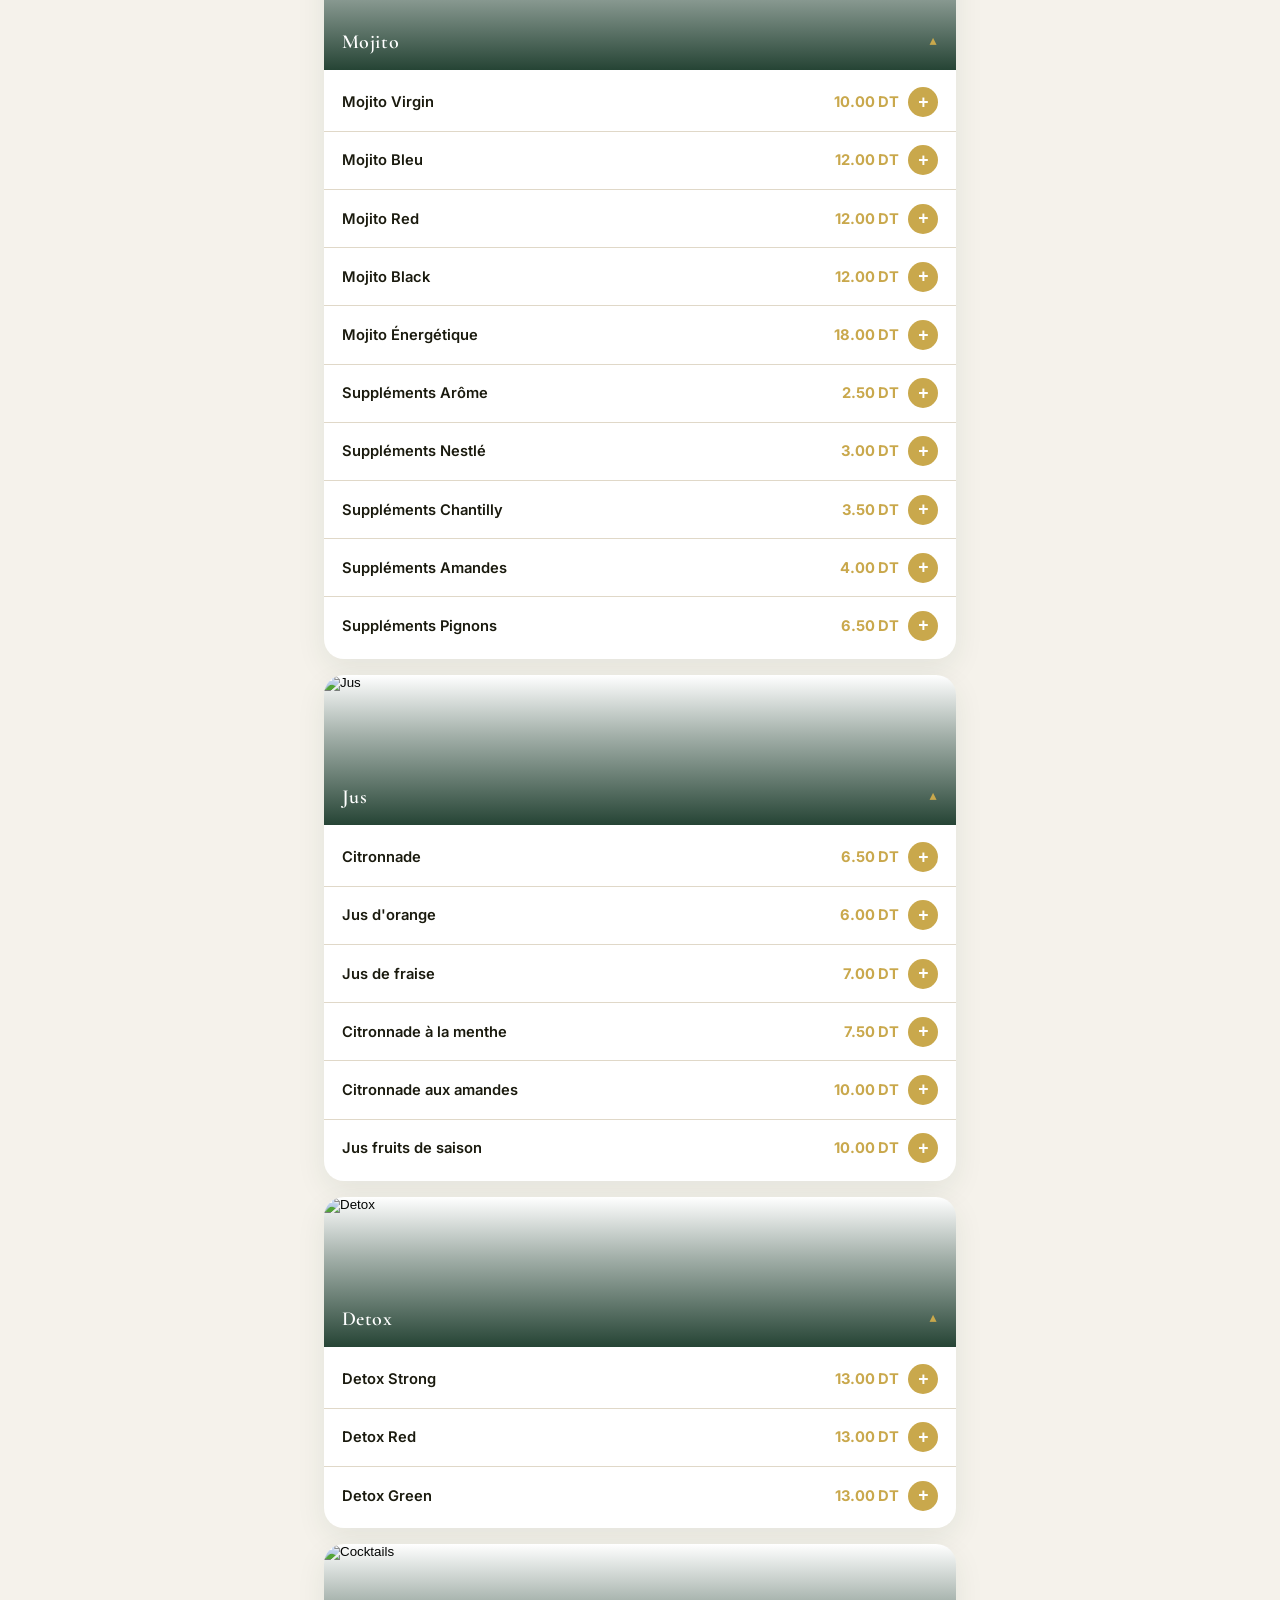
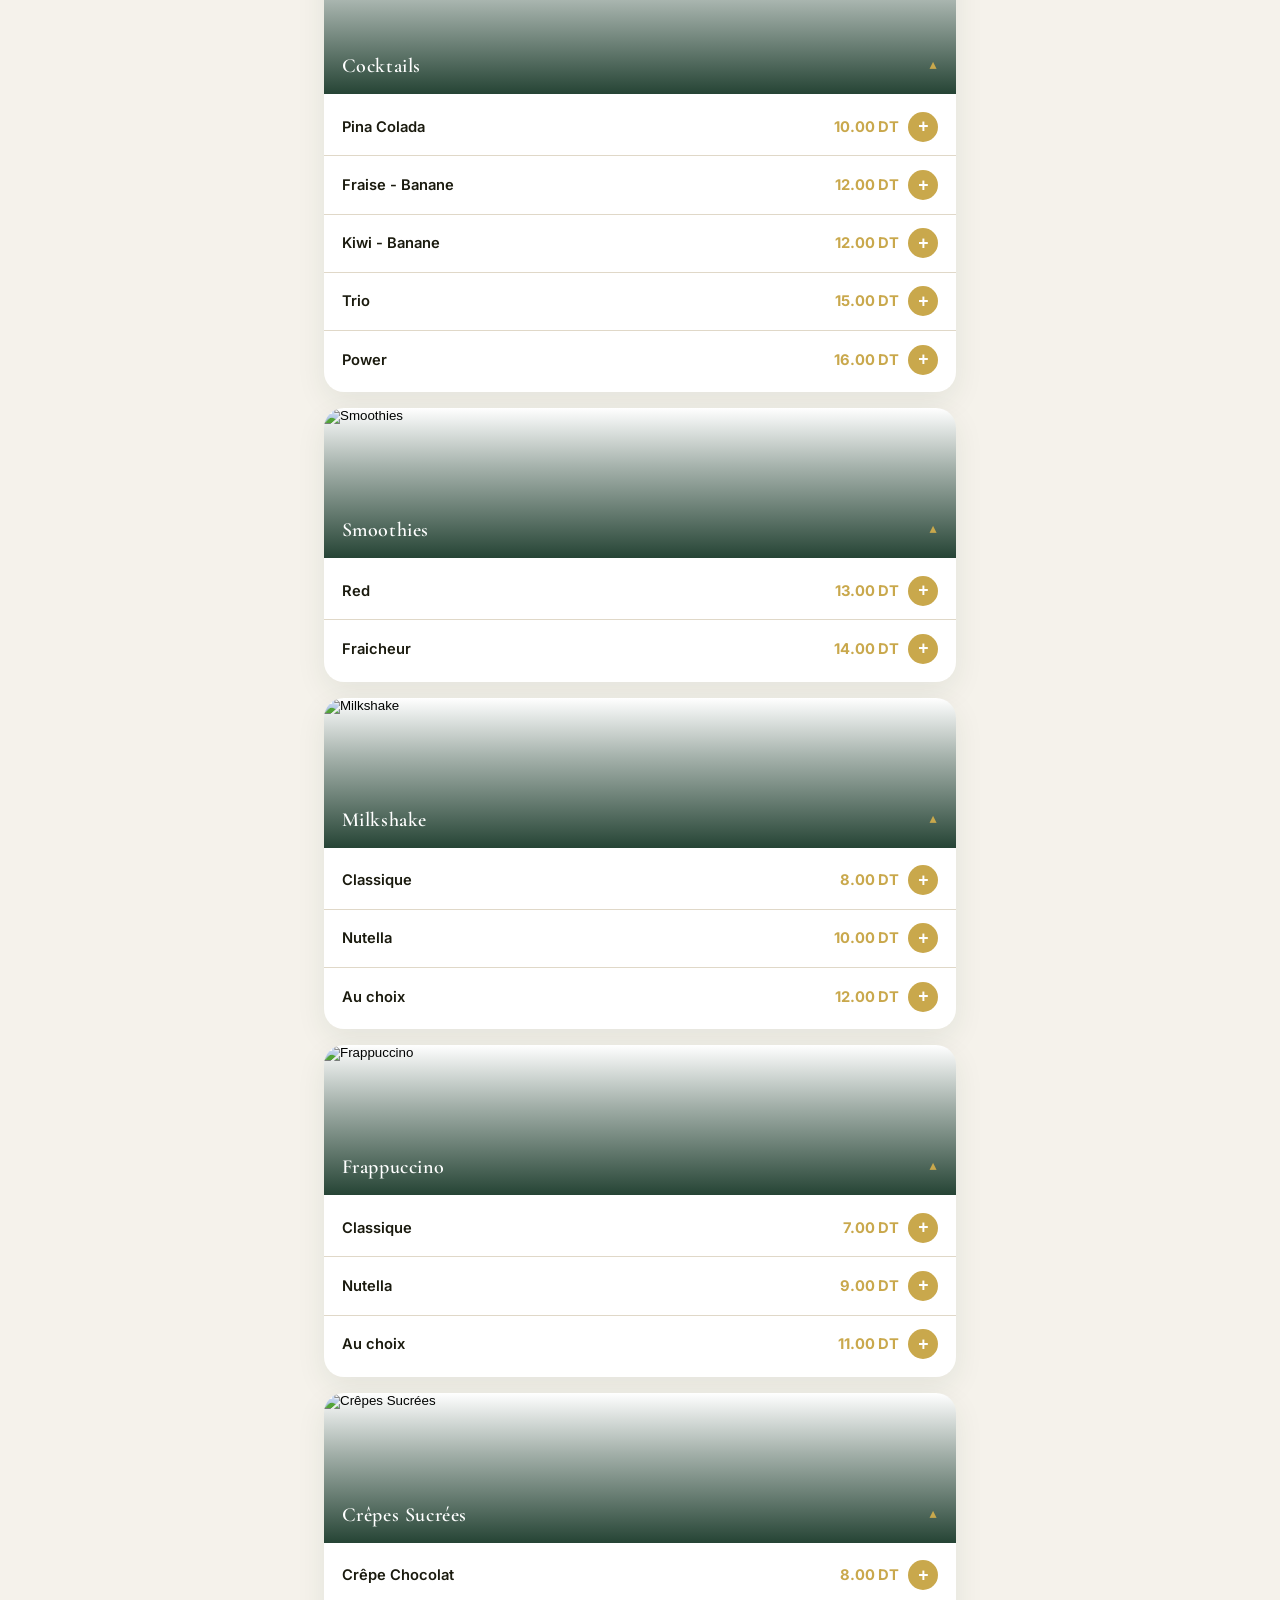
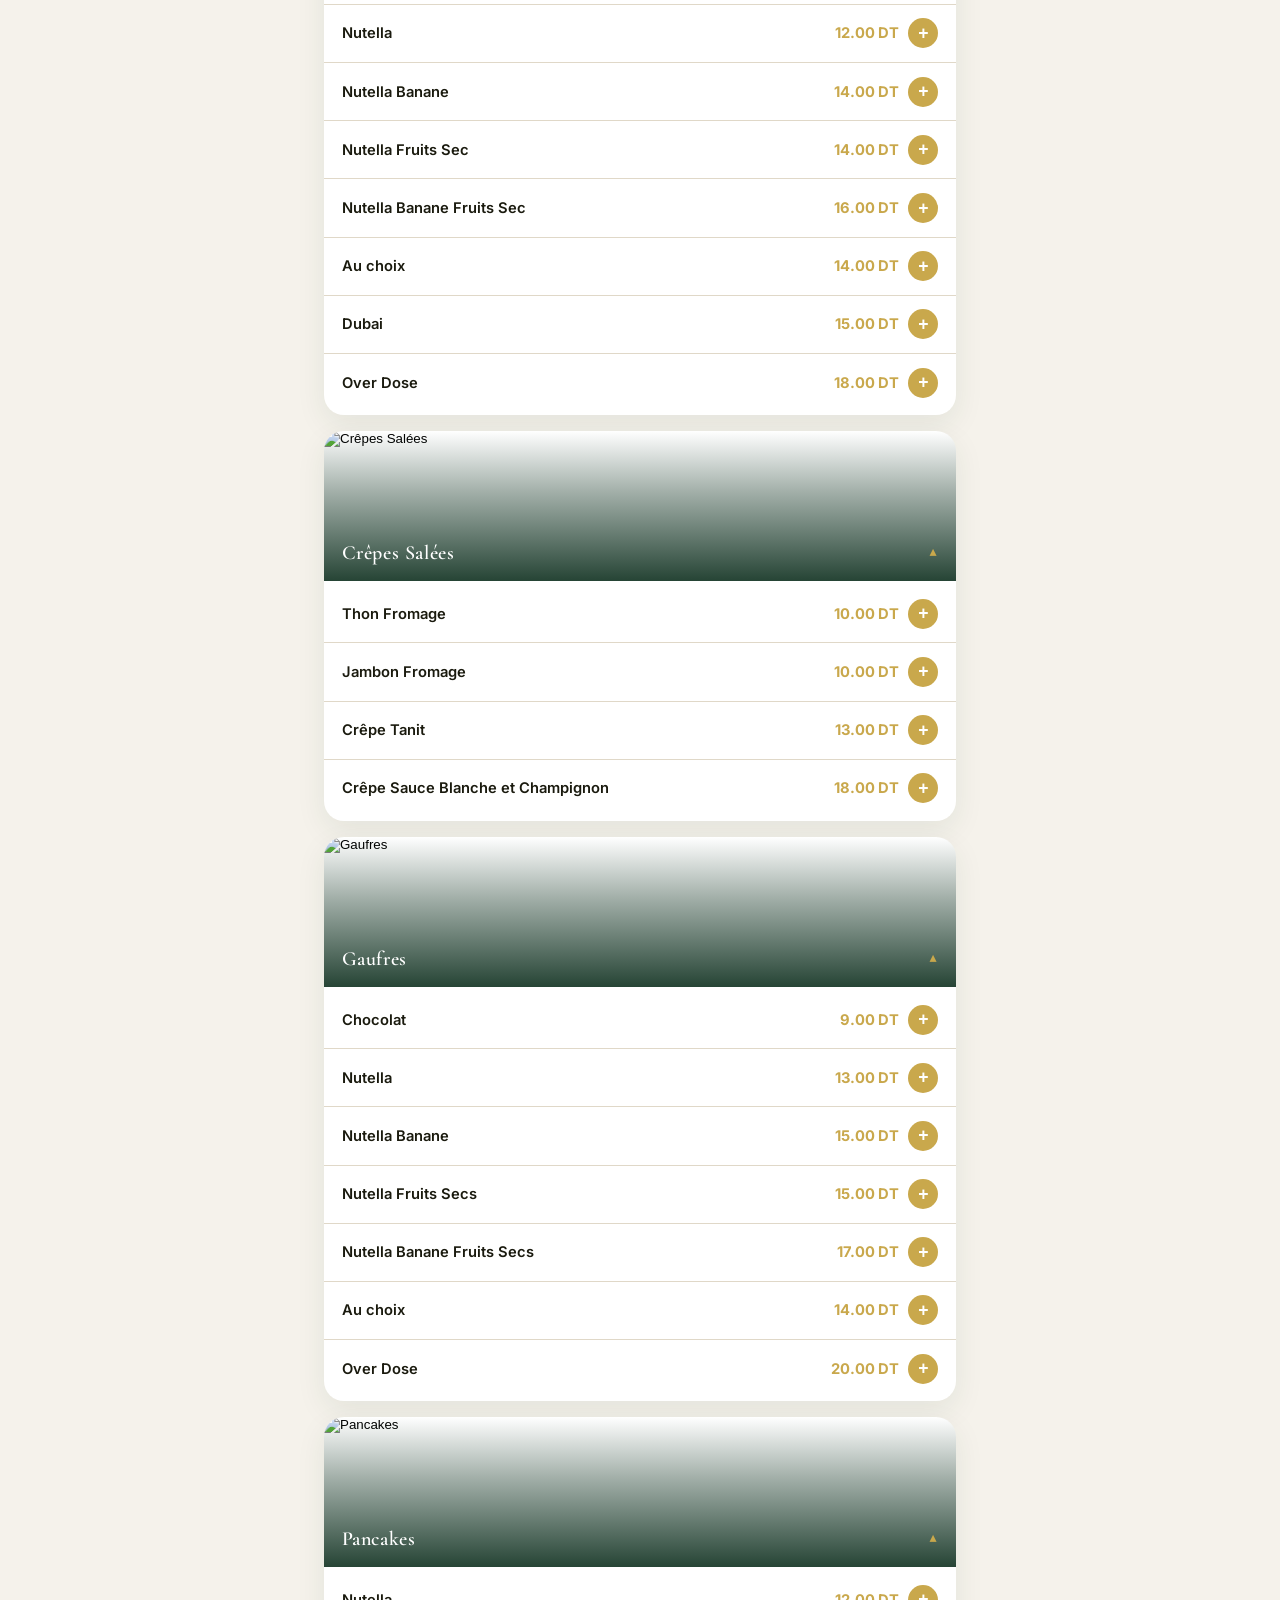
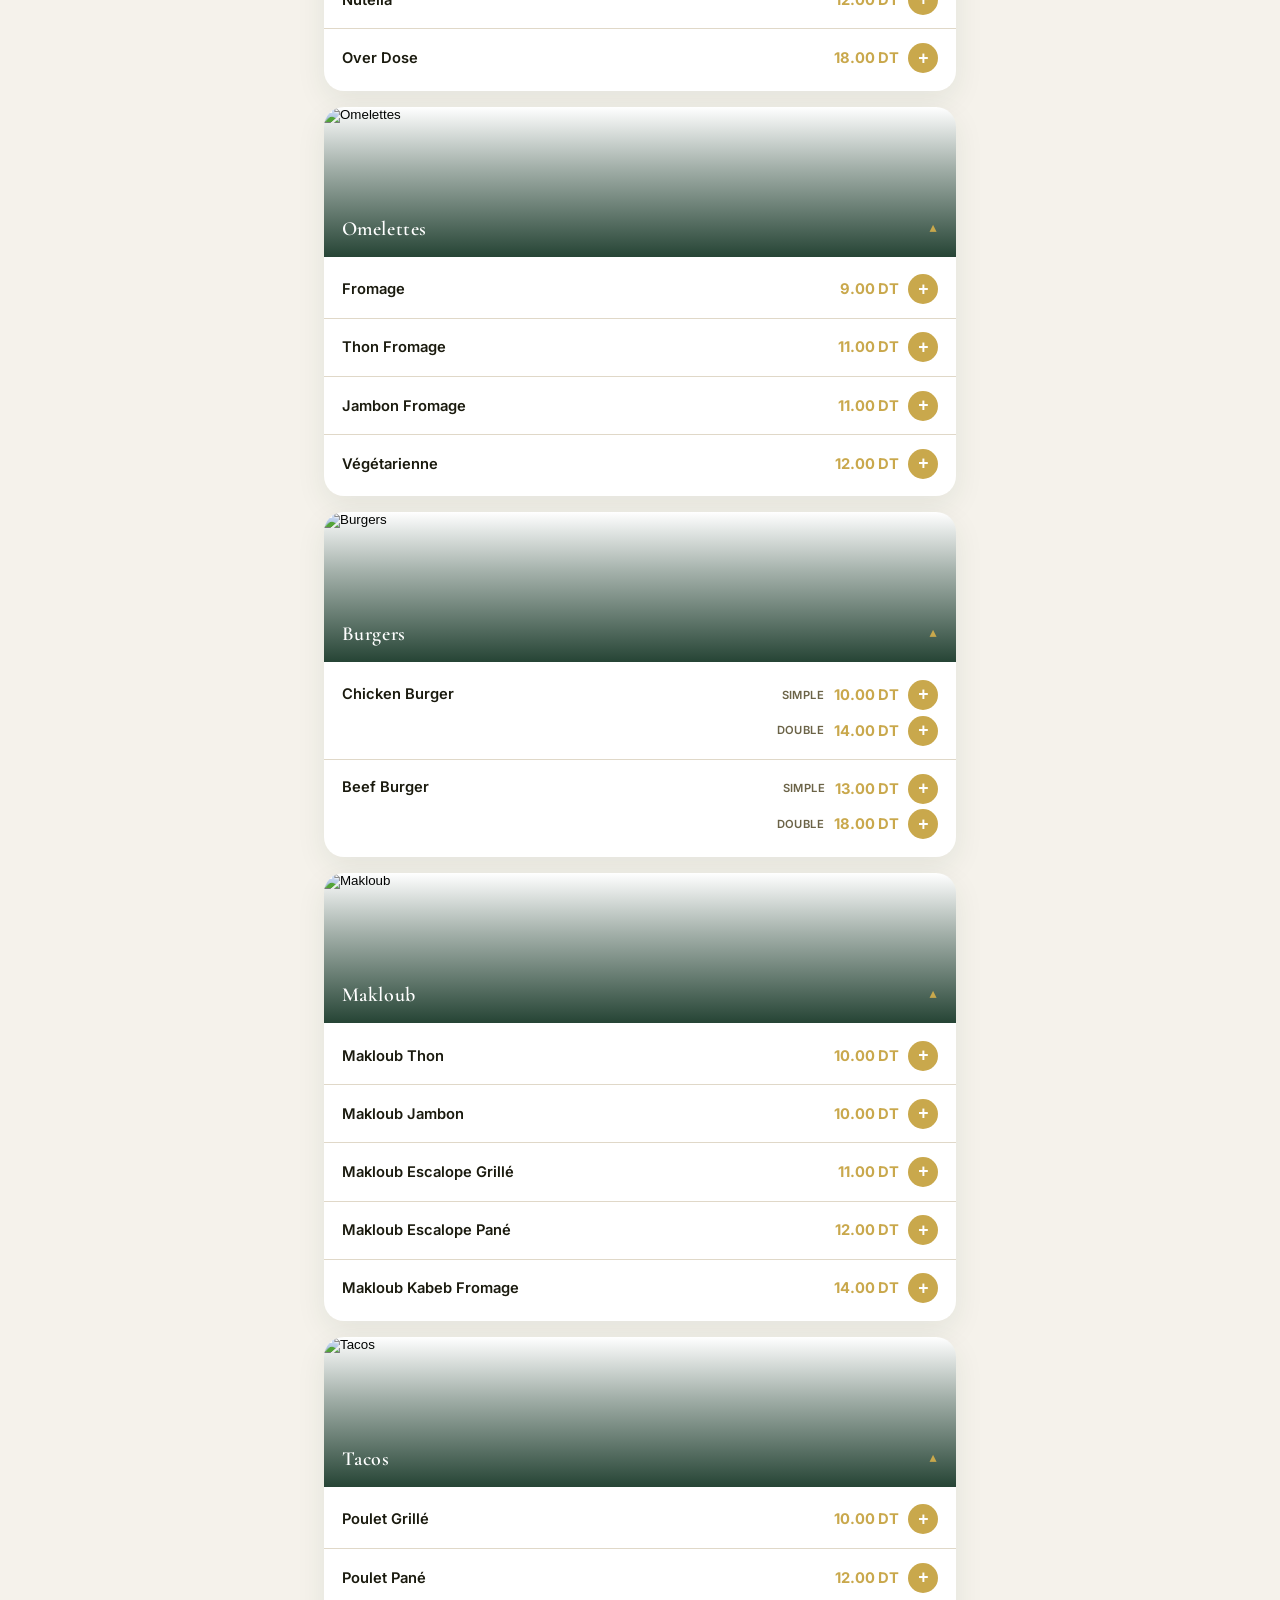
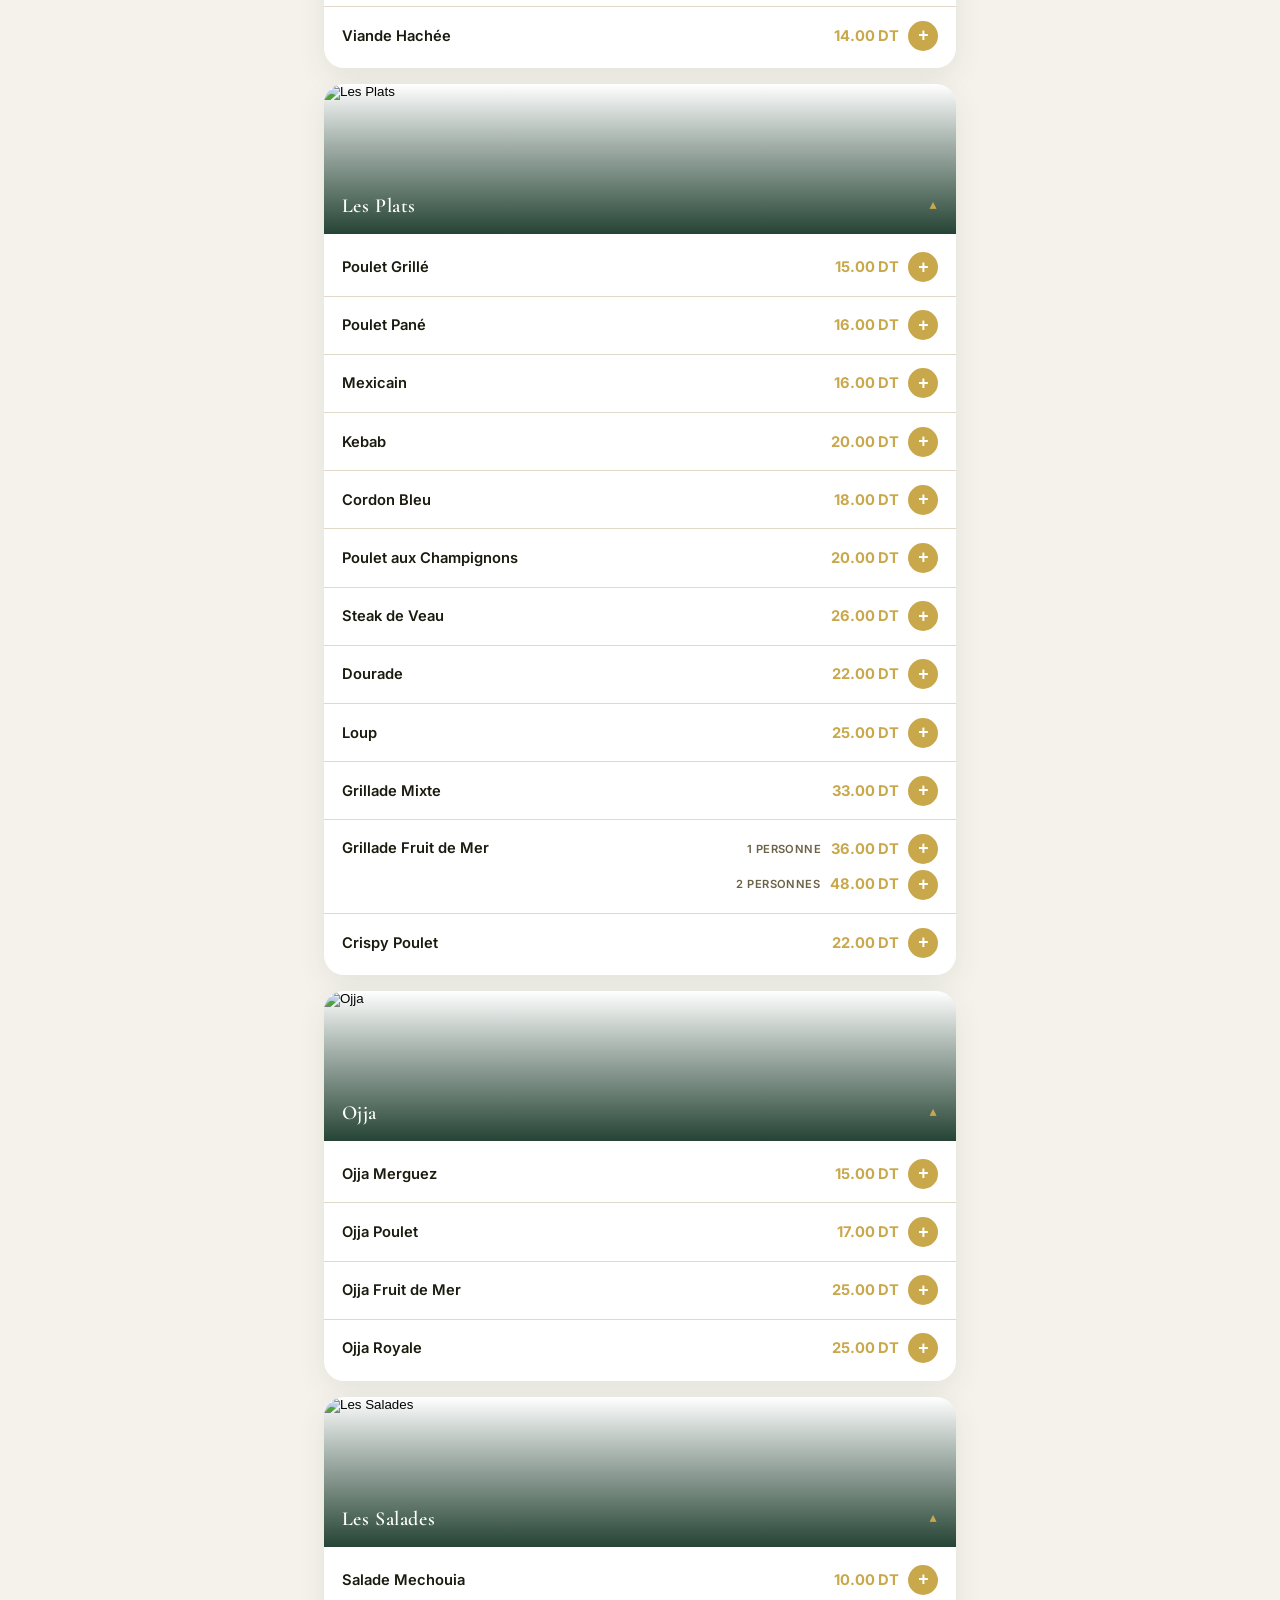
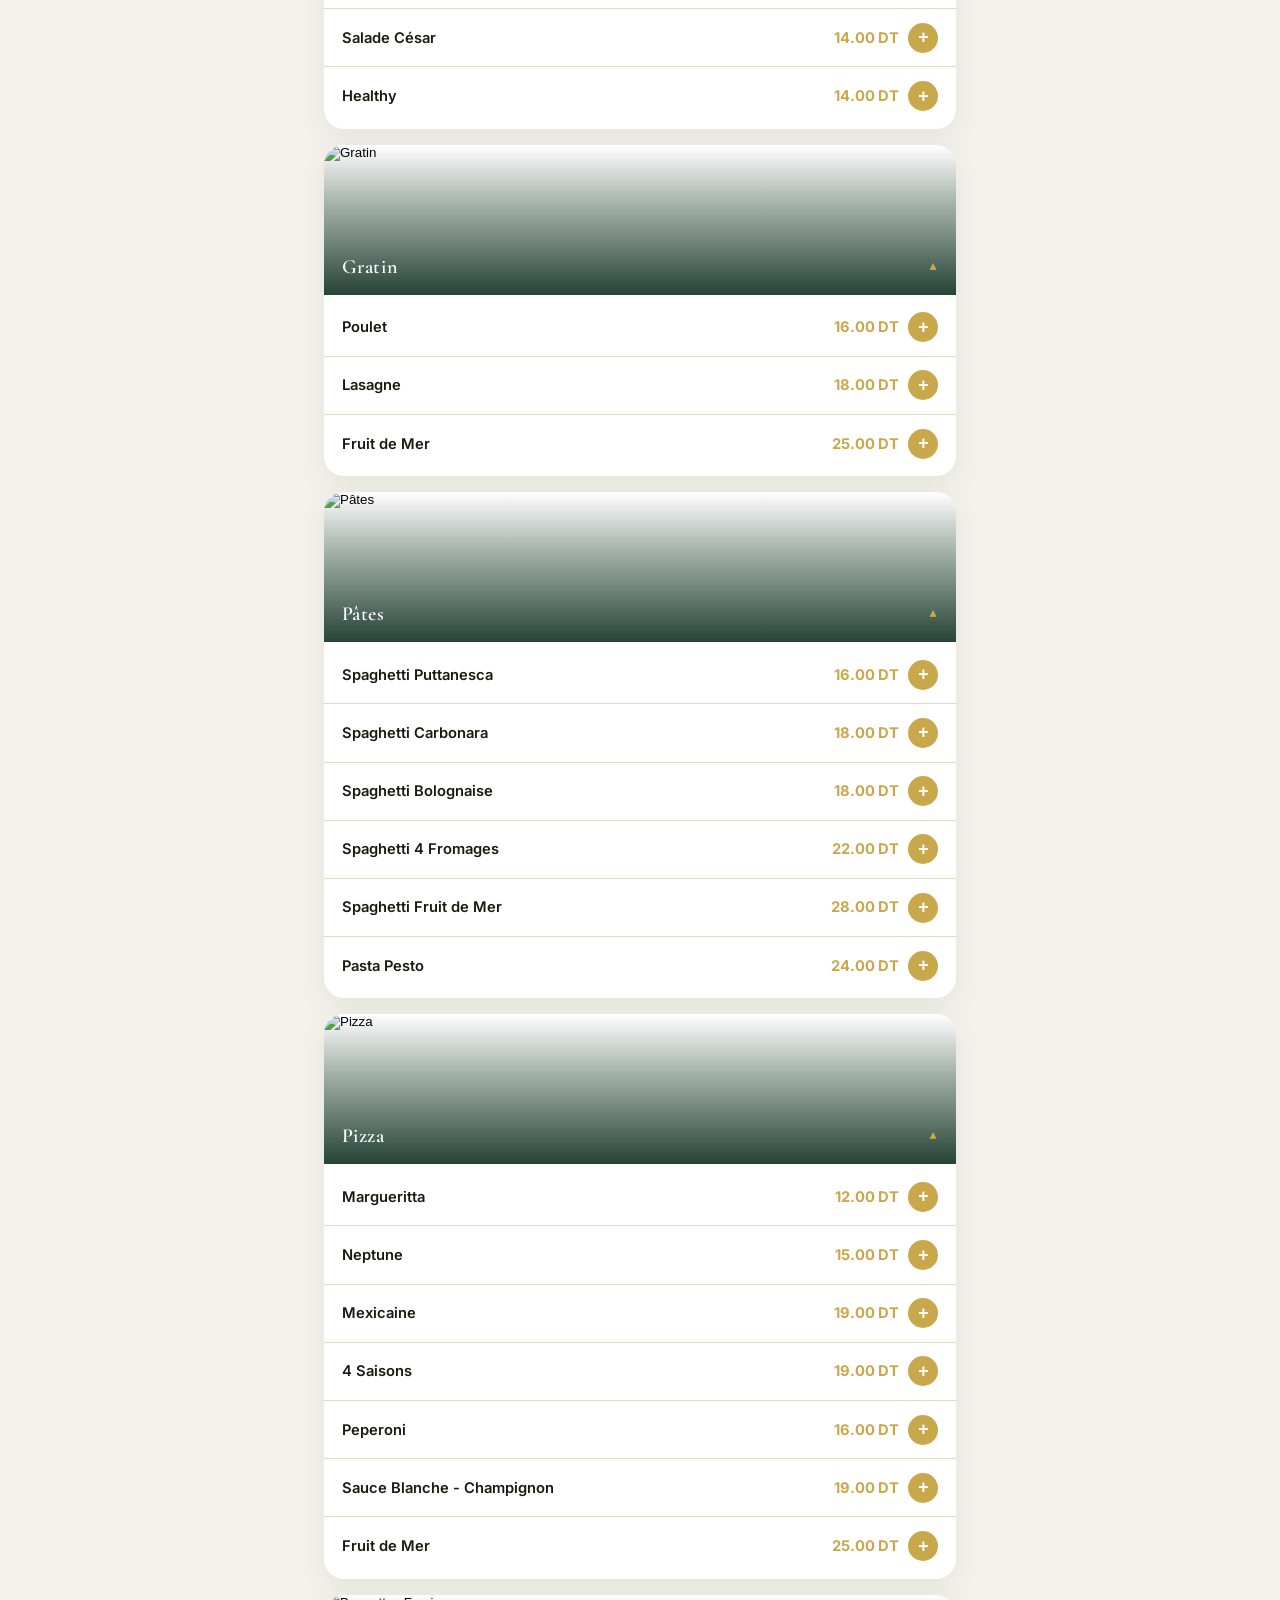
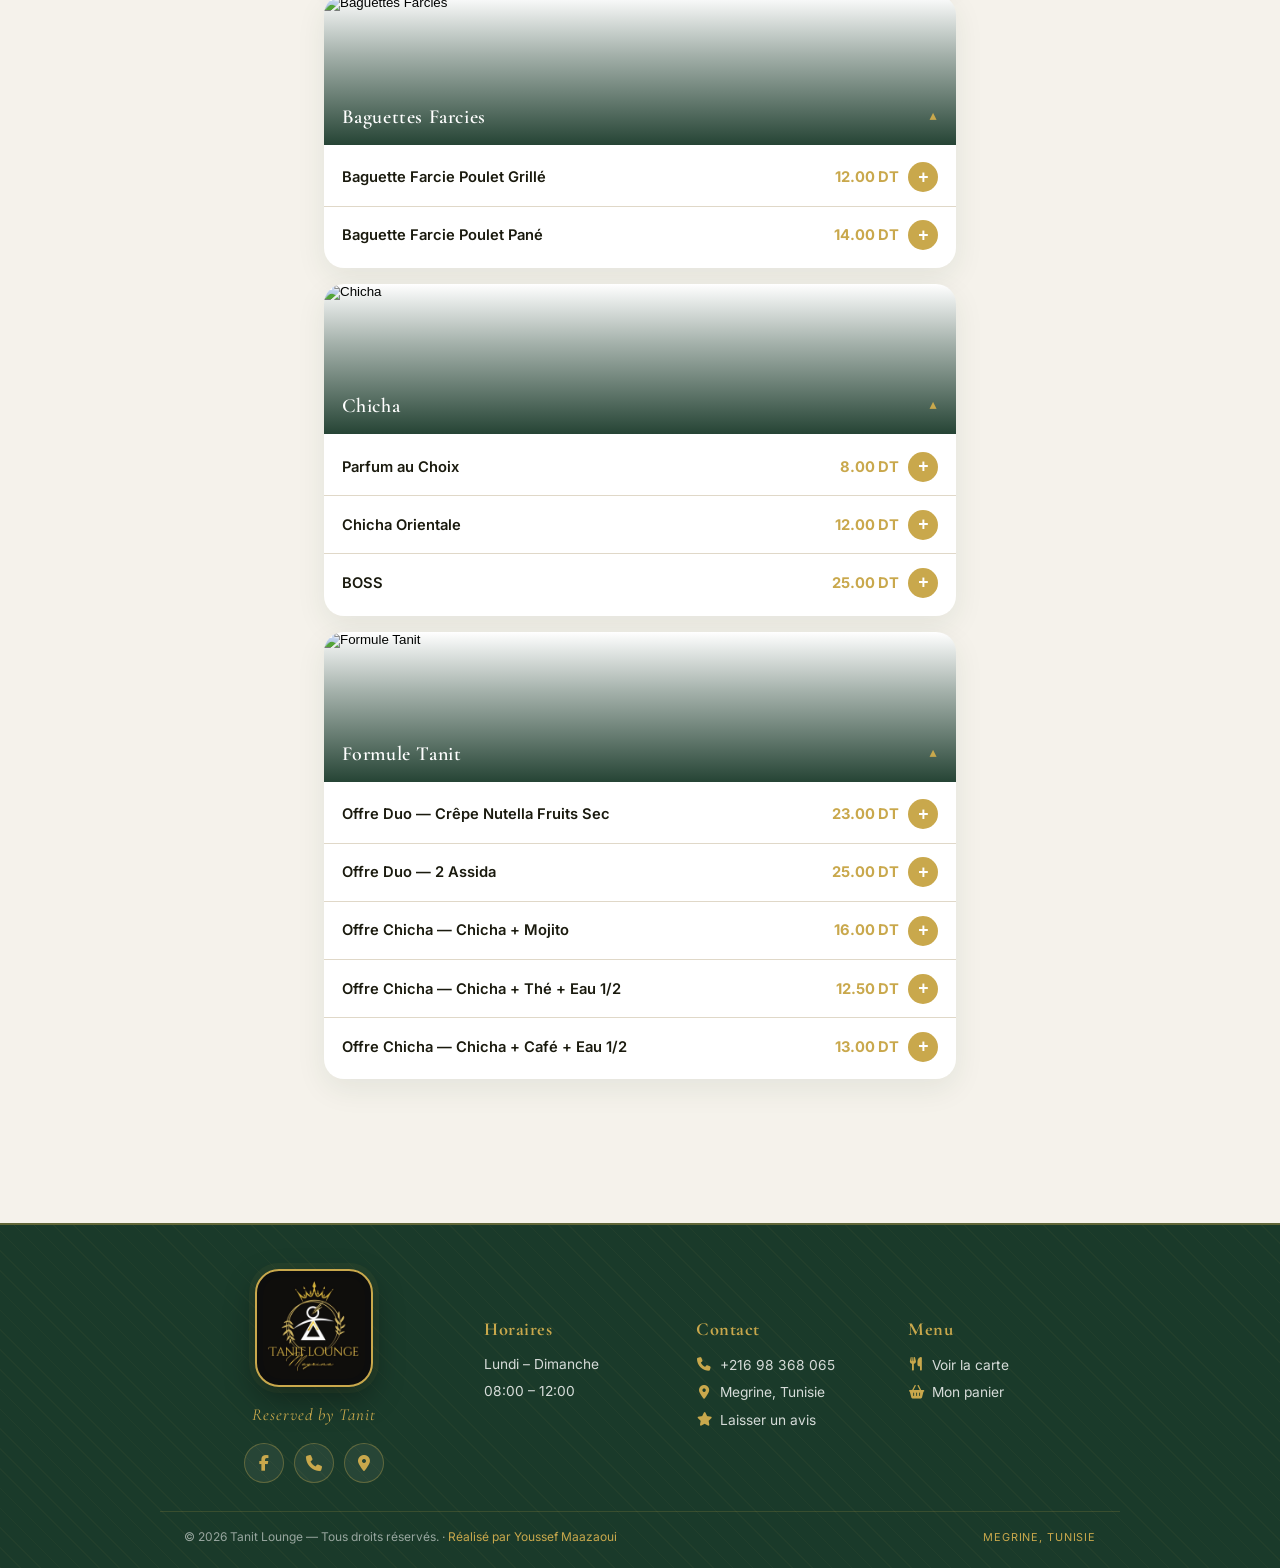
==== commit 43e218f8: "feat(index): logo only in compact header; search collapses to icon with hover label - Hero header is" ====
--- a/index.html
+++ b/index.html
@@ -18,7 +18,6 @@
 
   <header class="site-header" id="siteHeader">
     <div class="header-hero">
-      <div class="hh-logo"><img src="logo-tanit.jpg" alt="Tanit Lounge" /></div>
       <p class="hh-eyebrow">Megrine</p>
       <h1 class="hh-title">Tanit Lounge</h1>
       <p class="hh-tagline">Reserved by Tanit</p>
@@ -40,10 +39,15 @@
         <span class="cart-count" id="cartBadge">0</span>
       </button>
     </div>
-    <div class="header-search">
+    <div class="header-search" id="headerSearch">
+      <button class="search-toggle" id="searchToggle" aria-label="Rechercher">
+        <i class="fa-solid fa-magnifying-glass"></i>
+        <span class="search-label">Rechercher</span>
+      </button>
       <div class="search-inner">
         <i class="fa-solid fa-magnifying-glass"></i>
         <input type="text" id="searchInput" placeholder="Rechercher un article..." />
+        <button class="search-close" id="searchClose" aria-label="Fermer la recherche"><i class="fa-solid fa-xmark"></i></button>
       </div>
     </div>
   </header>
--- a/styles.css
+++ b/styles.css
@@ -871,13 +871,6 @@
   overflow: hidden;
   transition: max-height 0.45s ease, opacity 0.3s ease, padding 0.45s ease, transform 0.45s ease;
 }
-.hh-logo {
-  width: 86px; height: 86px; margin: 0 auto 0.7rem;
-  border-radius: 20px; border: 2px solid var(--accent);
-  background: #0d0d0d; padding: 5px;
-  box-shadow: 0 10px 26px rgba(0, 0, 0, 0.35);
-}
-.hh-logo img { width: 100%; height: 100%; object-fit: contain; border-radius: 14px; display: block; }
 .hh-eyebrow { color: var(--accent); font-size: 0.68rem; letter-spacing: 0.25em; text-transform: uppercase; font-weight: 600; }
 .hh-title {
   font-family: "Cormorant Garamond", serif;
@@ -907,5 +900,76 @@
 @media (max-width: 480px) {
   .header-bar { gap: 0.5rem; }
   .site-header.scrolled .header-bar { padding: 0.5rem 0.8rem; }
-  .hh-logo { width: 74px; height: 74px; }
-}
+}
+
+/* ===== Search: icon → hover label → expanded bar ===== */
+.header-search {
+  display: flex;
+  justify-content: center;
+  align-items: center;
+  min-height: 54px;
+}
+
+.search-toggle {
+  display: inline-flex;
+  align-items: center;
+  height: 44px;
+  padding: 0 0.95rem;
+  border-radius: 999px;
+  background: rgba(255, 255, 255, 0.08);
+  border: 1px solid rgba(201, 168, 76, 0.3);
+  color: rgba(255, 255, 255, 0.8);
+  cursor: pointer;
+  font-family: "Inter", sans-serif;
+  transition: background 0.2s, border-color 0.2s, color 0.2s;
+}
+.search-toggle i { font-size: 0.95rem; }
+.search-toggle:hover, .search-toggle:focus-visible {
+  border-color: var(--accent);
+  color: var(--accent);
+  background: rgba(201, 168, 76, 0.08);
+}
+
+.search-label {
+  max-width: 0;
+  overflow: hidden;
+  opacity: 0;
+  white-space: nowrap;
+  margin-left: 0;
+  color: var(--accent);
+  font-size: 0.82rem;
+  font-weight: 600;
+  letter-spacing: 0.05em;
+  transform: translateX(-8px);
+  transition: max-width 0.35s ease, opacity 0.25s ease, transform 0.35s ease, margin-left 0.35s ease;
+}
+.search-toggle:hover .search-label,
+.search-toggle:focus-visible .search-label {
+  max-width: 120px;
+  opacity: 1;
+  transform: translateX(0);
+  margin-left: 0.55rem;
+}
+
+.header-search .search-inner { display: none; width: 100%; }
+.header-search.open .search-toggle { display: none; }
+.header-search.open .search-inner {
+  display: flex;
+  animation: searchGrow 0.3s ease;
+}
+@keyframes searchGrow {
+  from { transform: scaleX(0.7); opacity: 0; }
+  to { transform: scaleX(1); opacity: 1; }
+}
+
+.search-close {
+  background: none;
+  border: none;
+  color: rgba(255, 255, 255, 0.5);
+  cursor: pointer;
+  font-size: 0.95rem;
+  padding: 0.15rem 0.3rem;
+  flex-shrink: 0;
+  transition: color 0.2s;
+}
+.search-close:hover { color: var(--accent); }
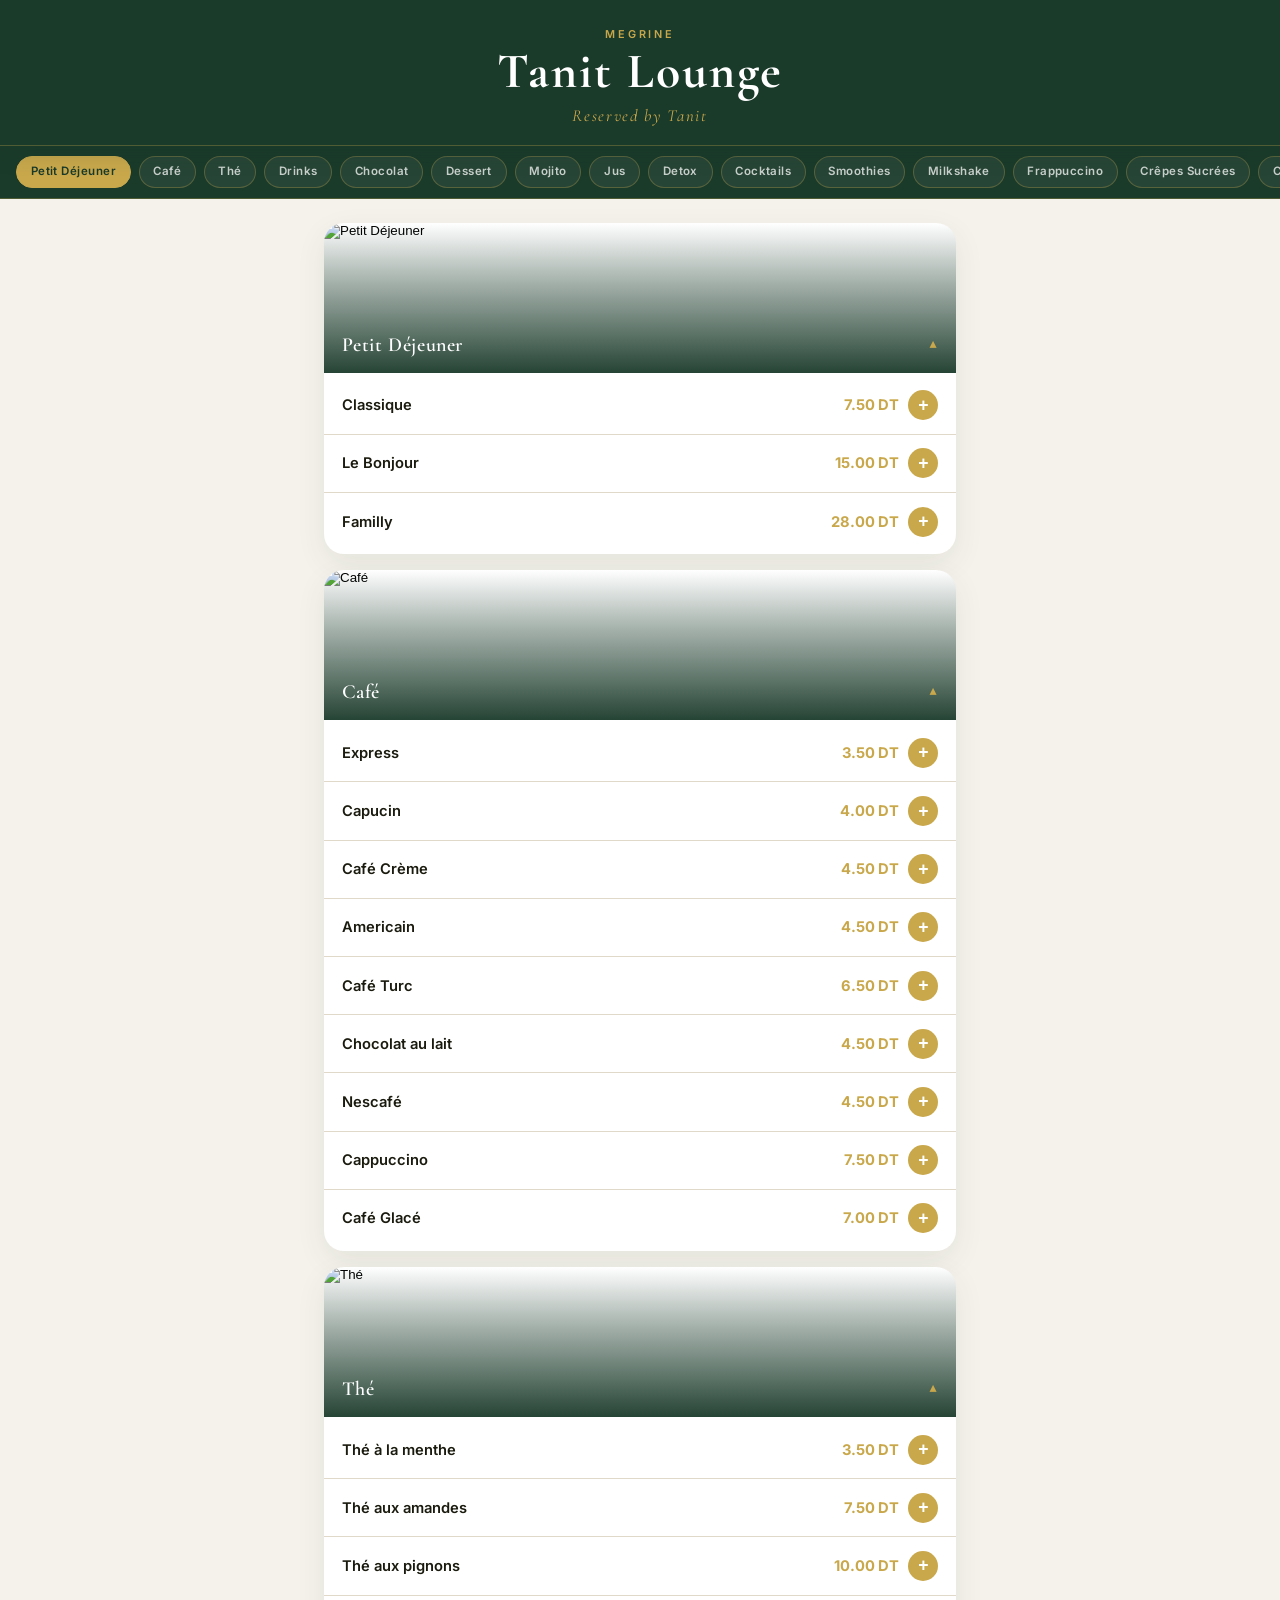
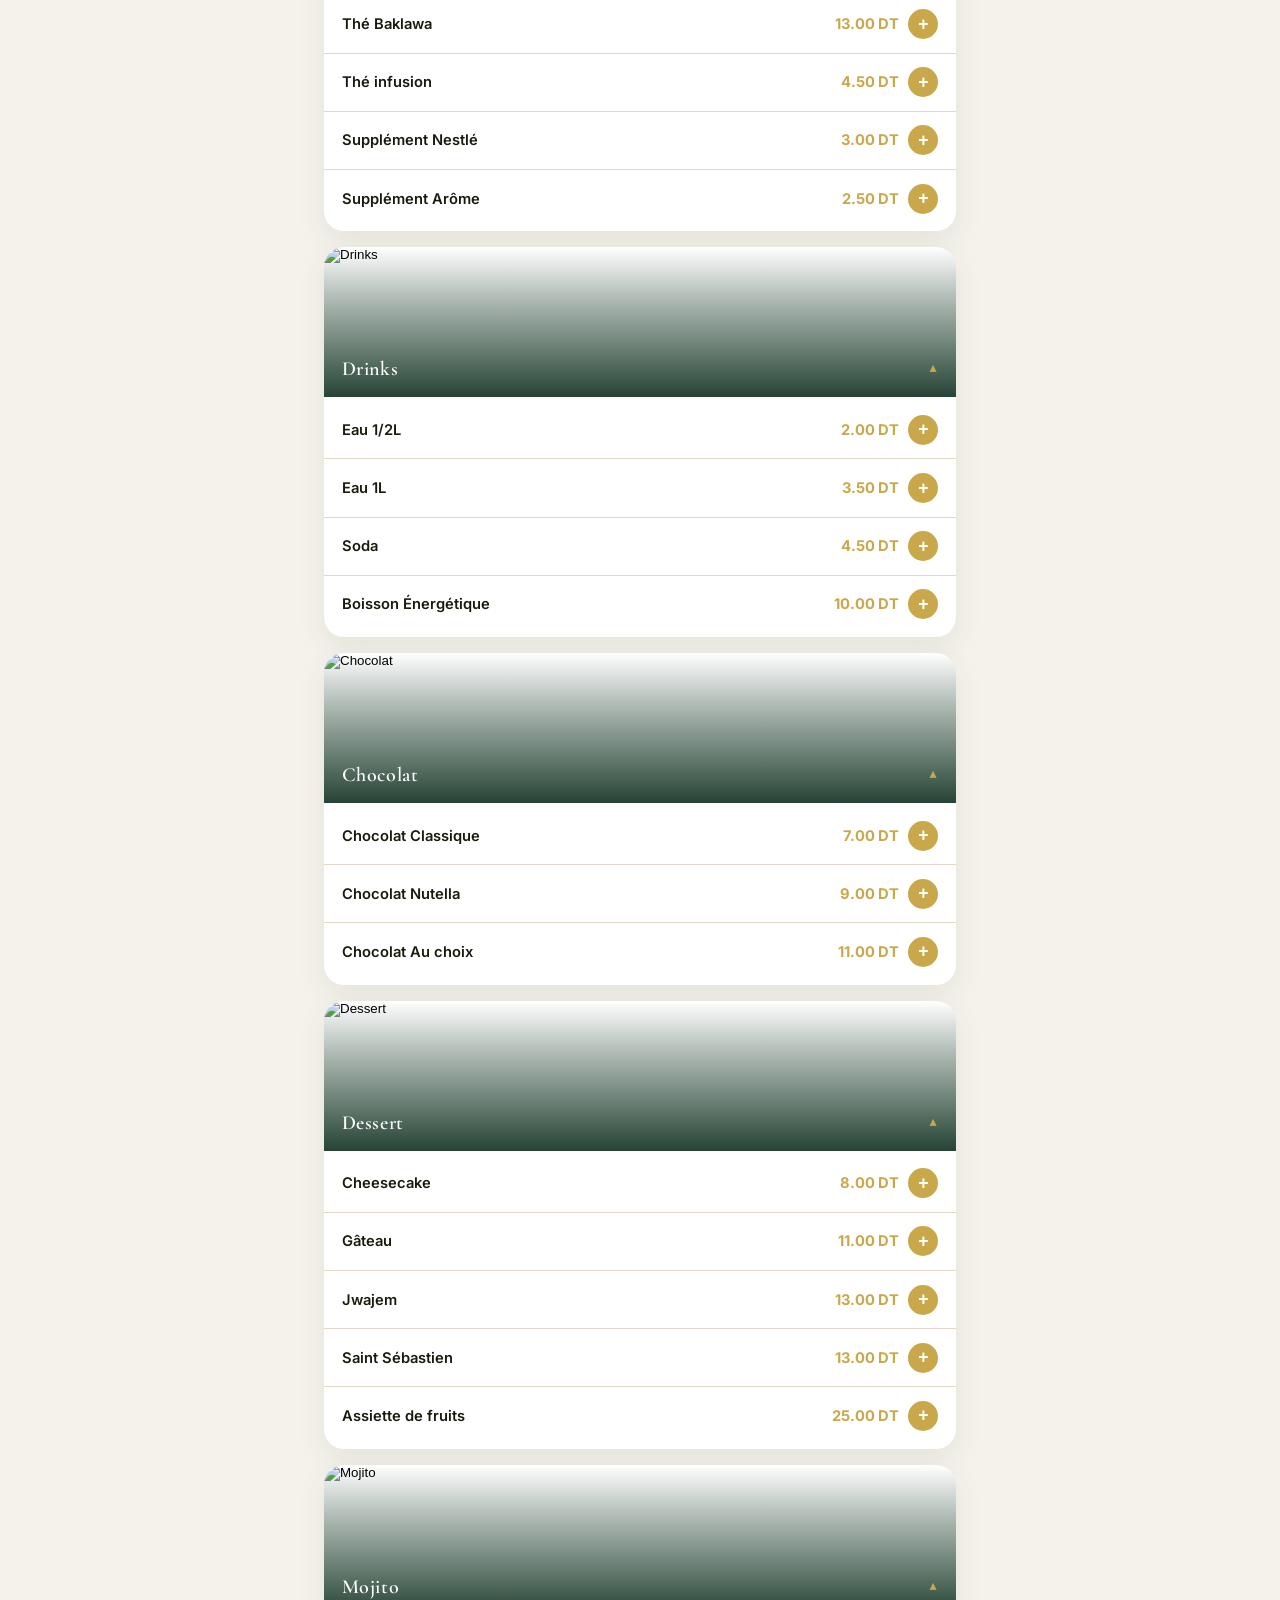
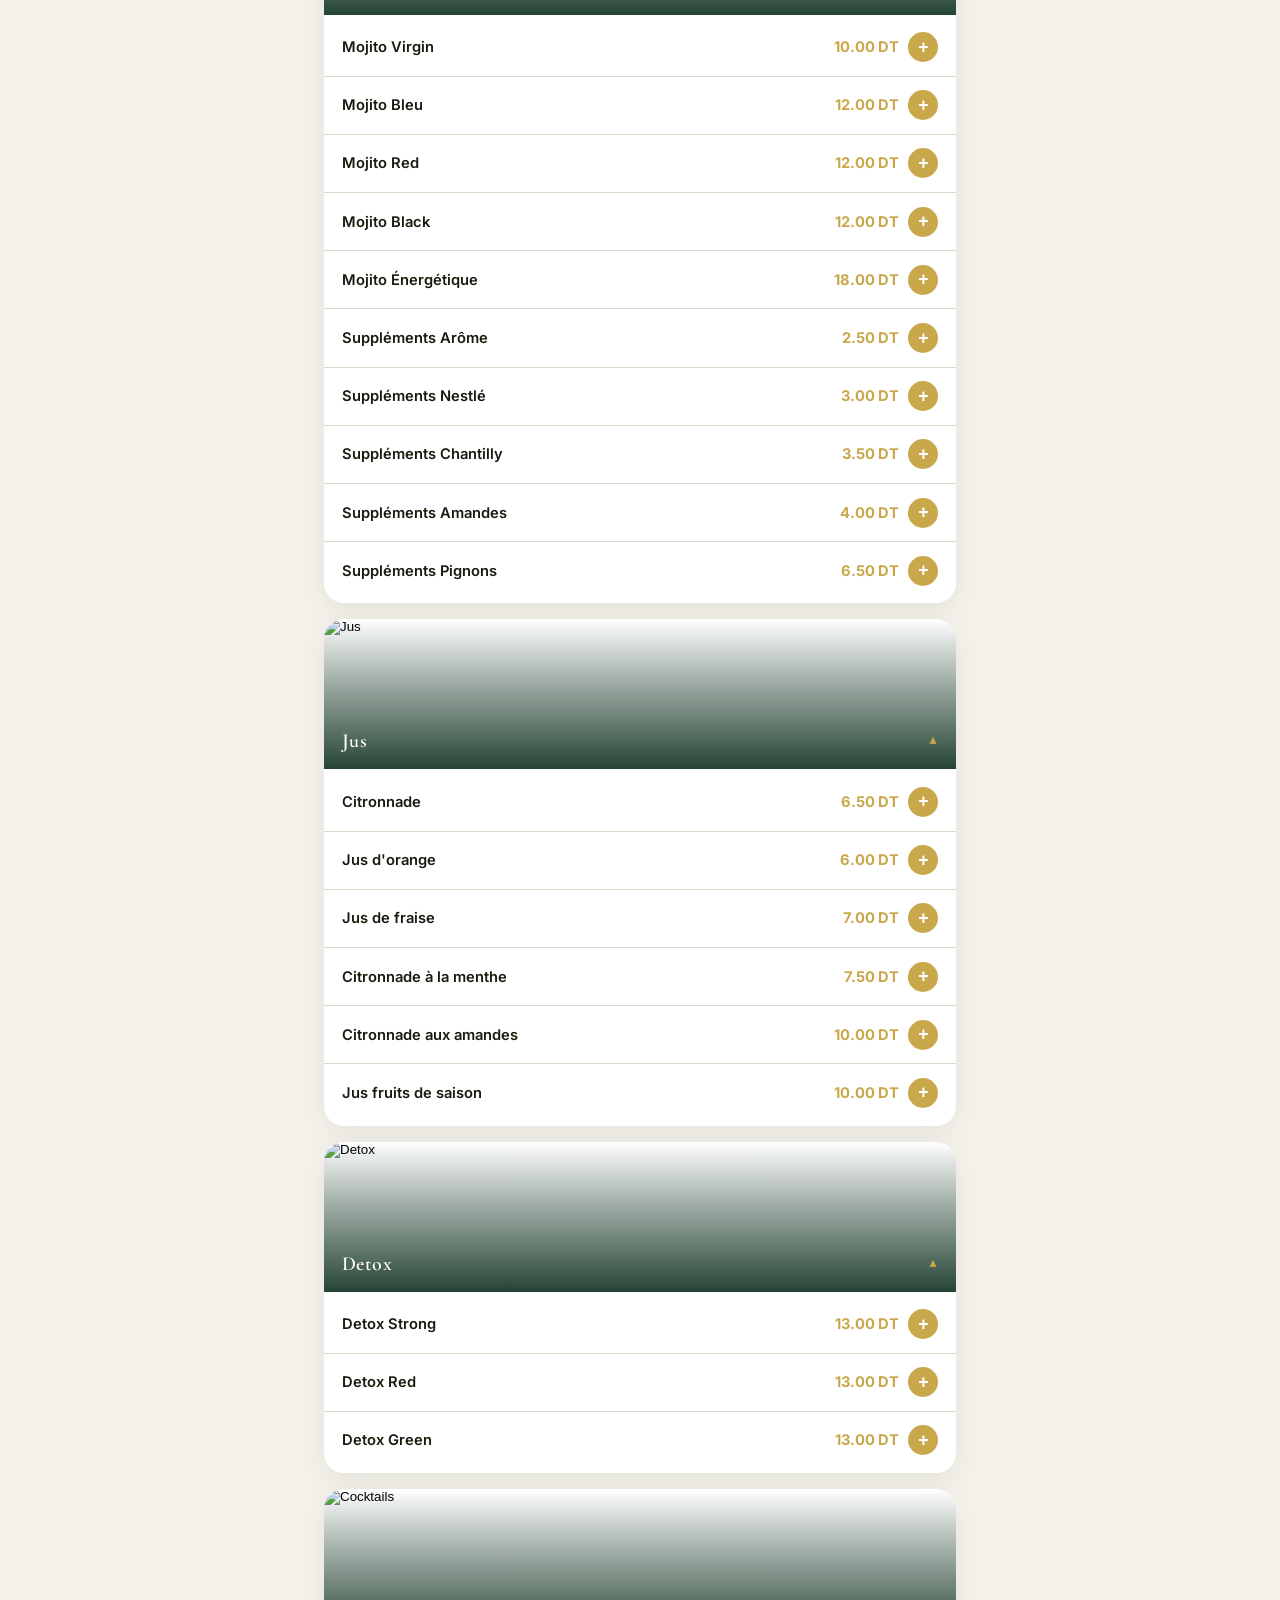
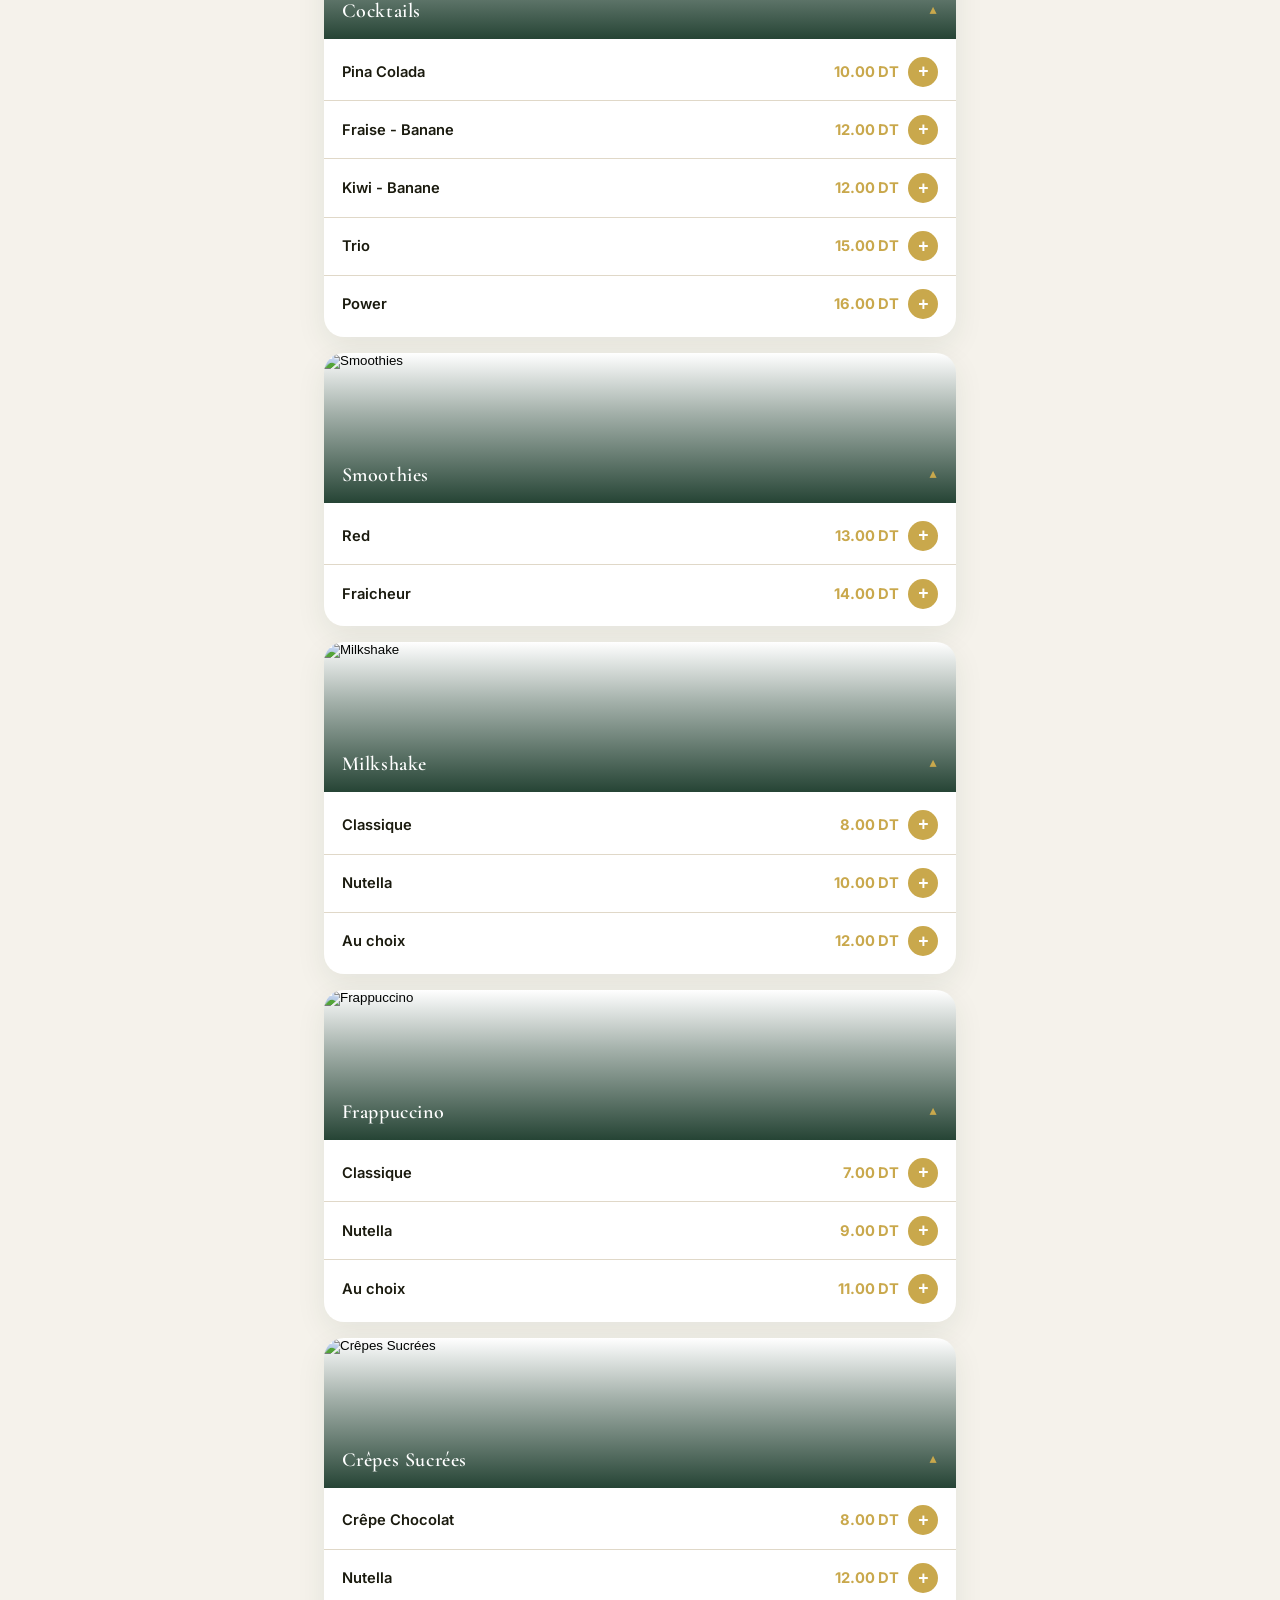
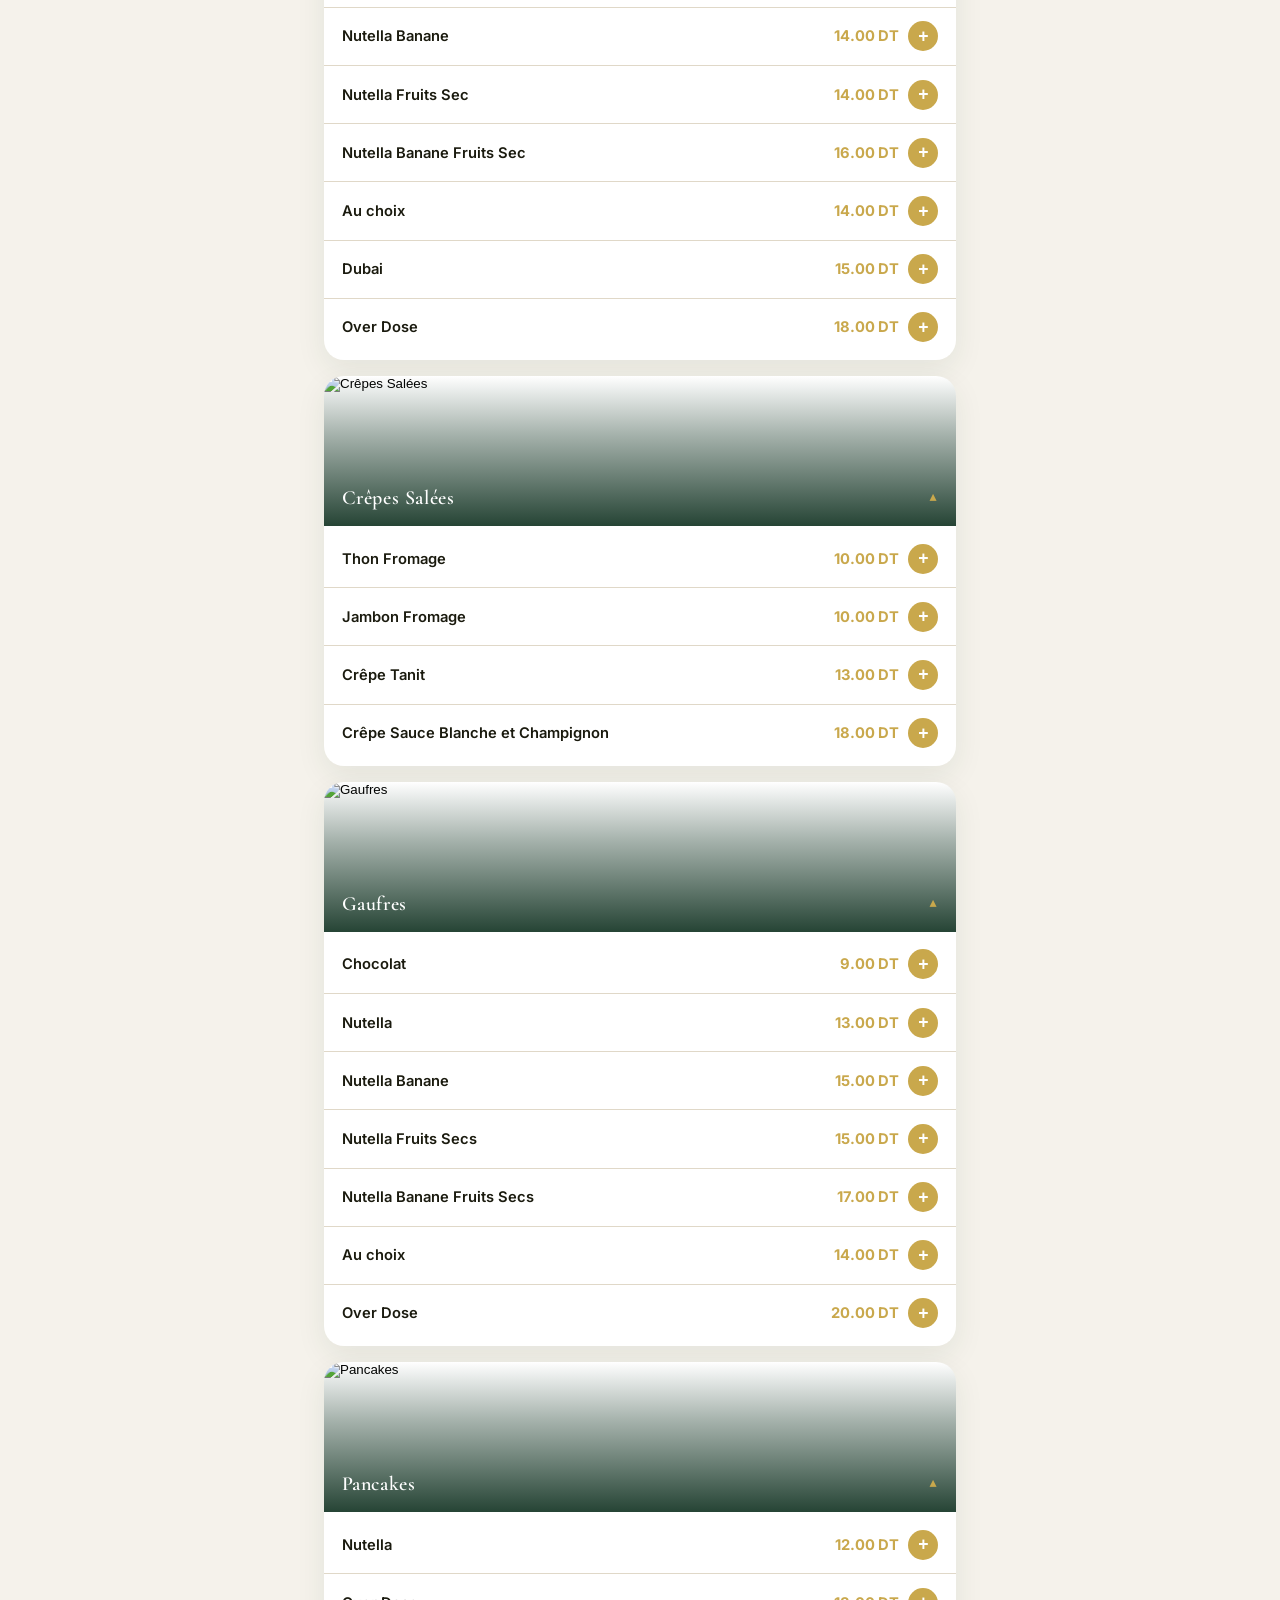
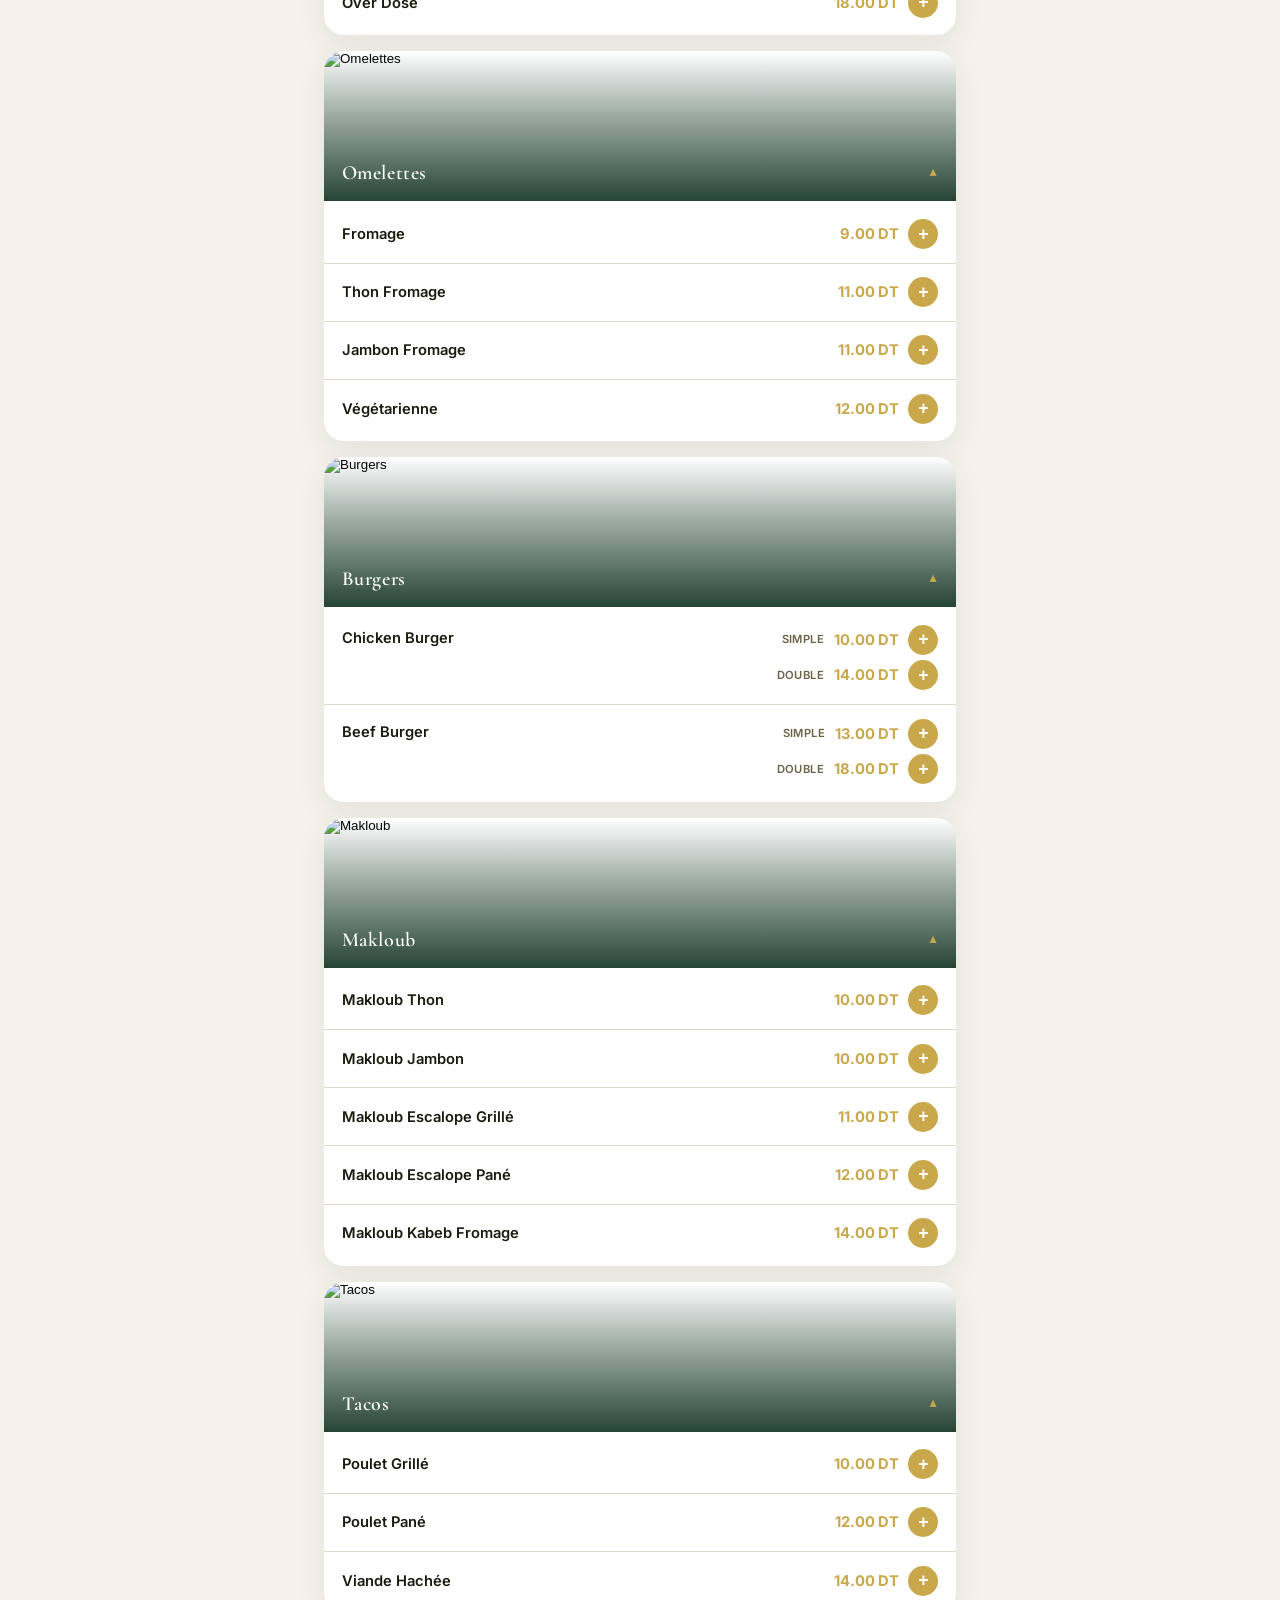
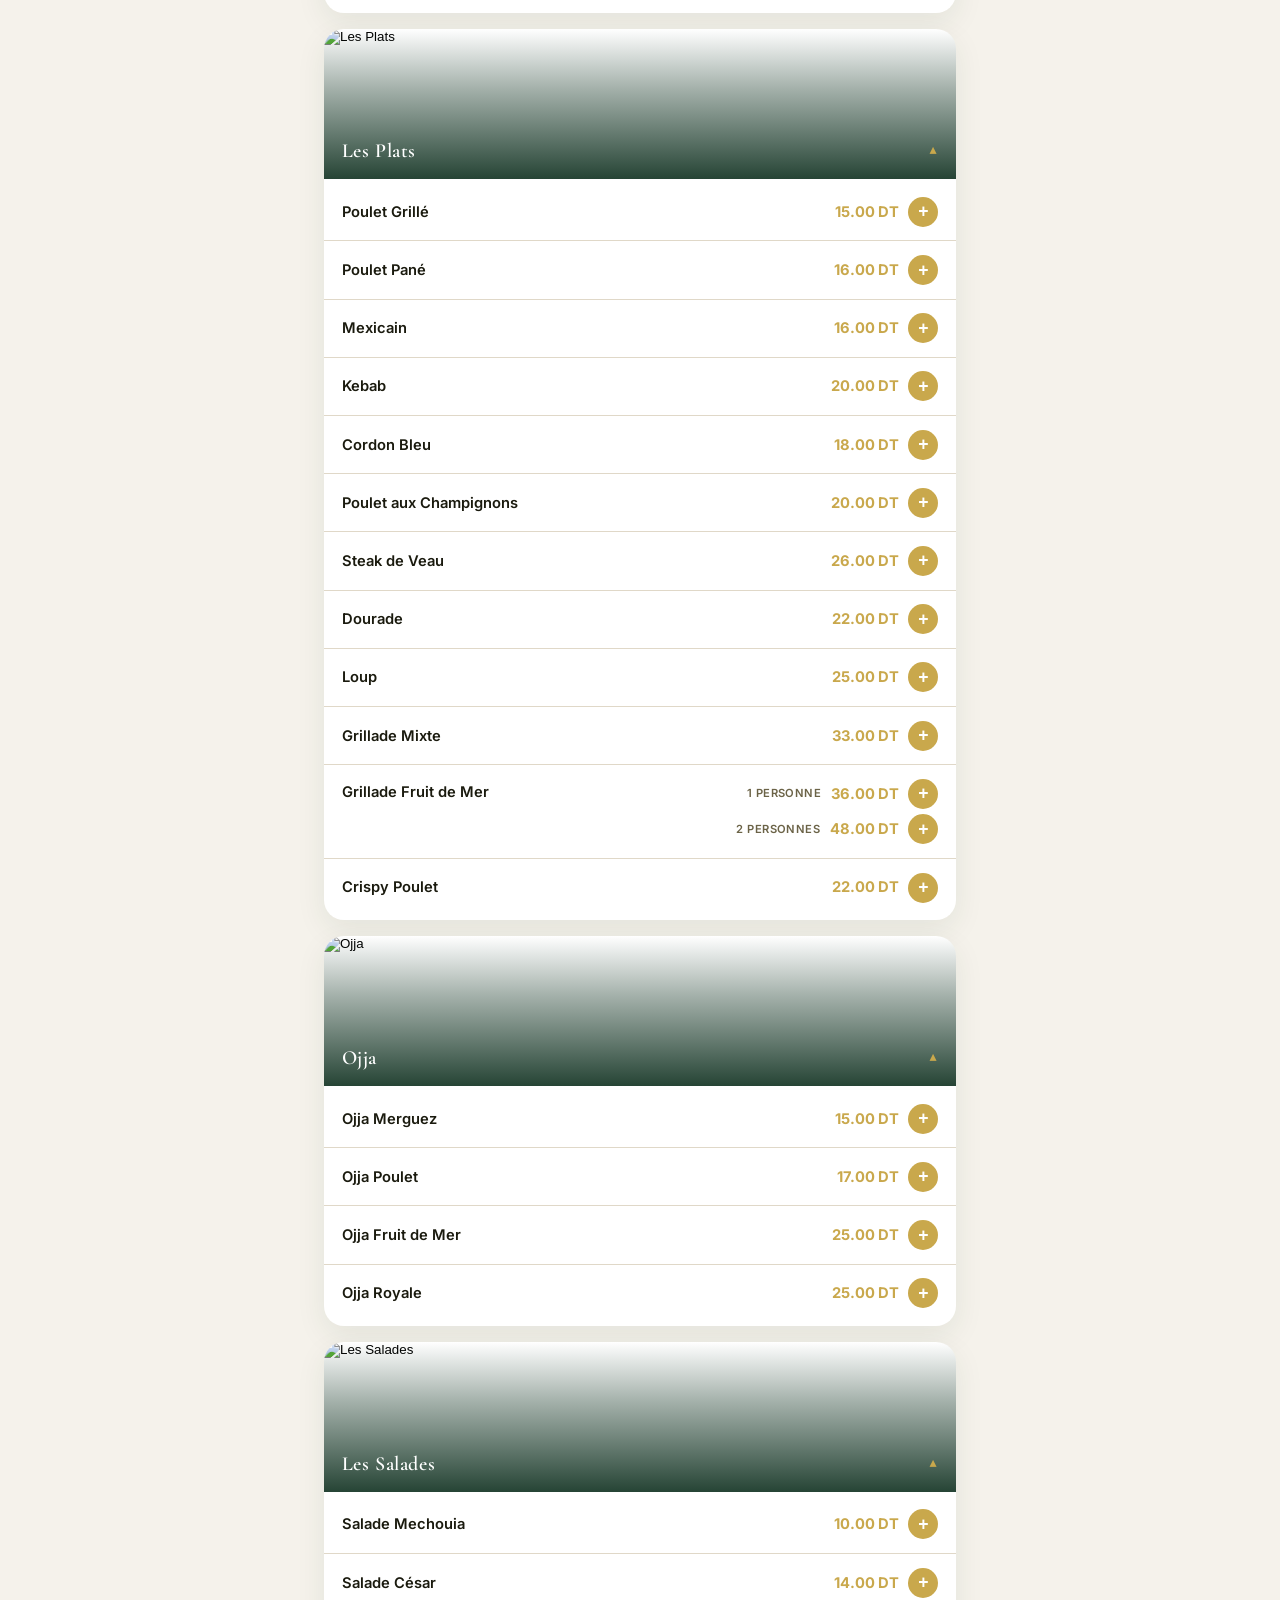
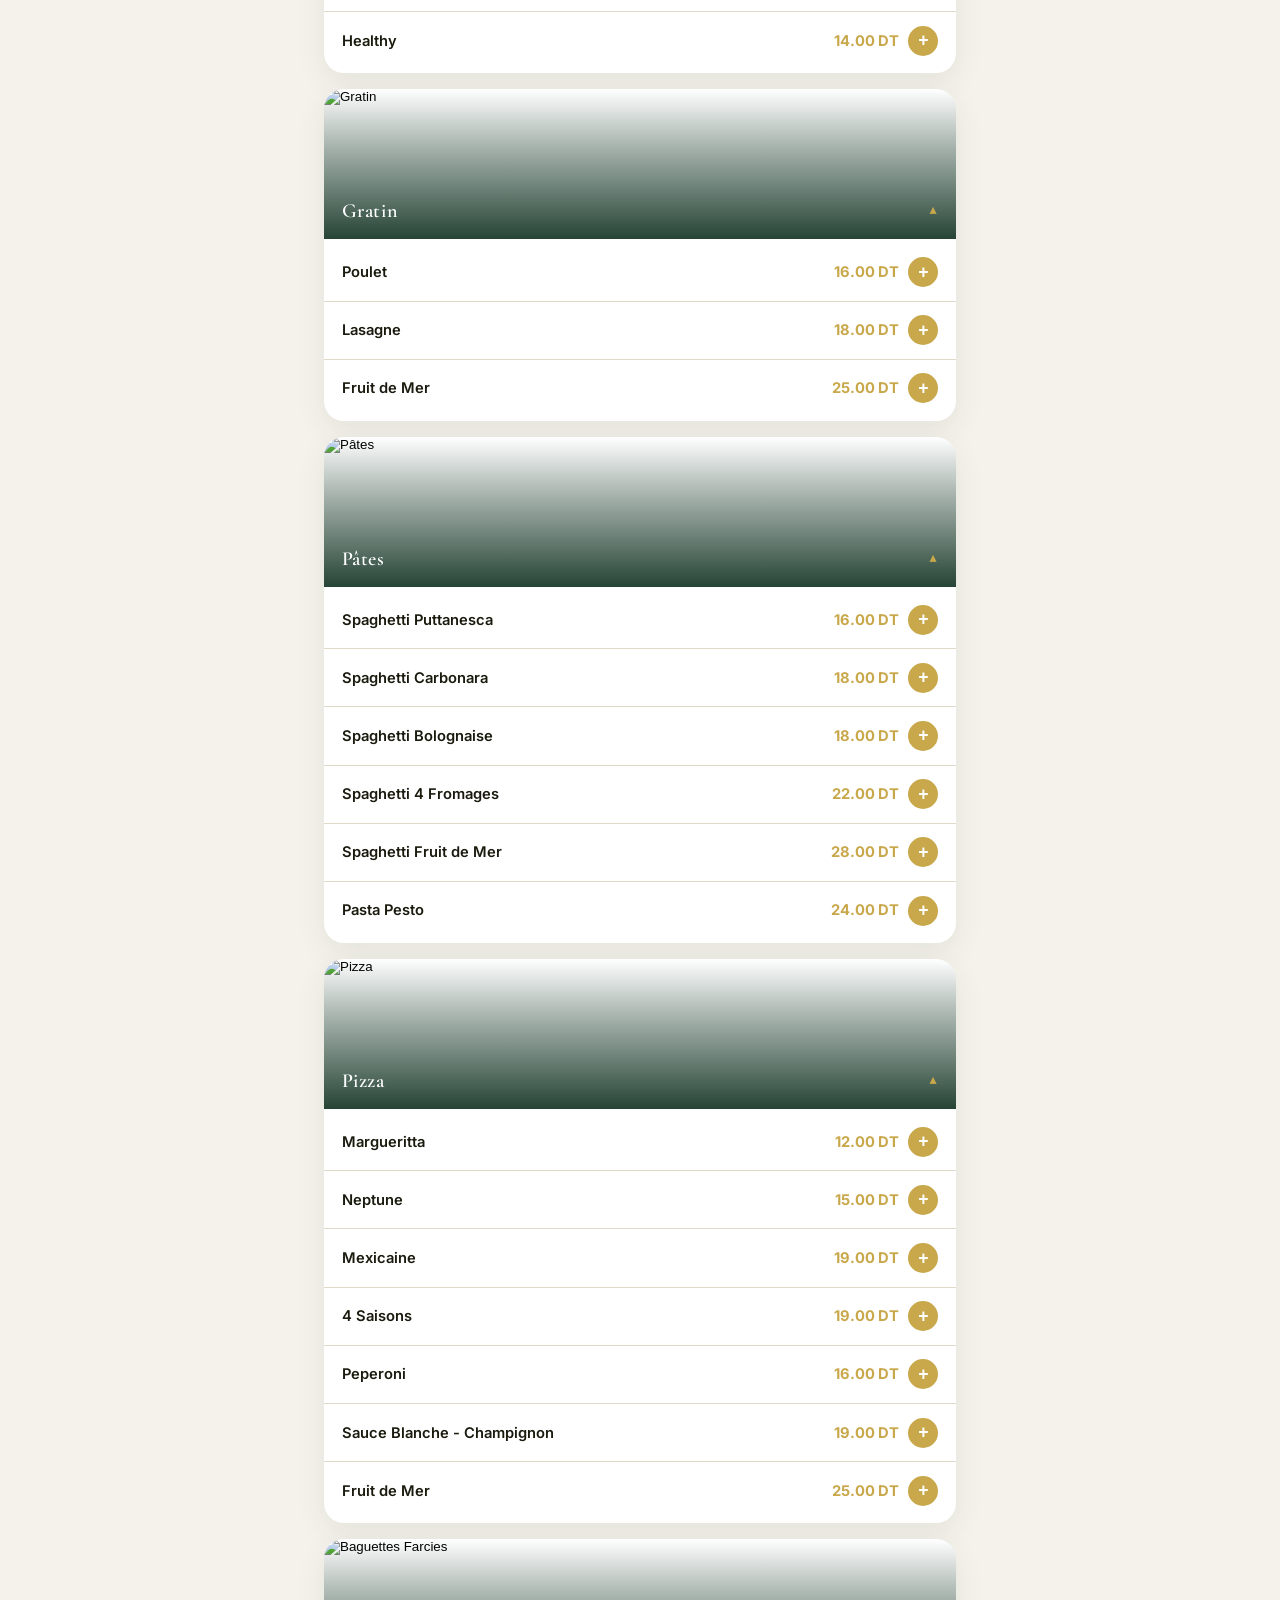
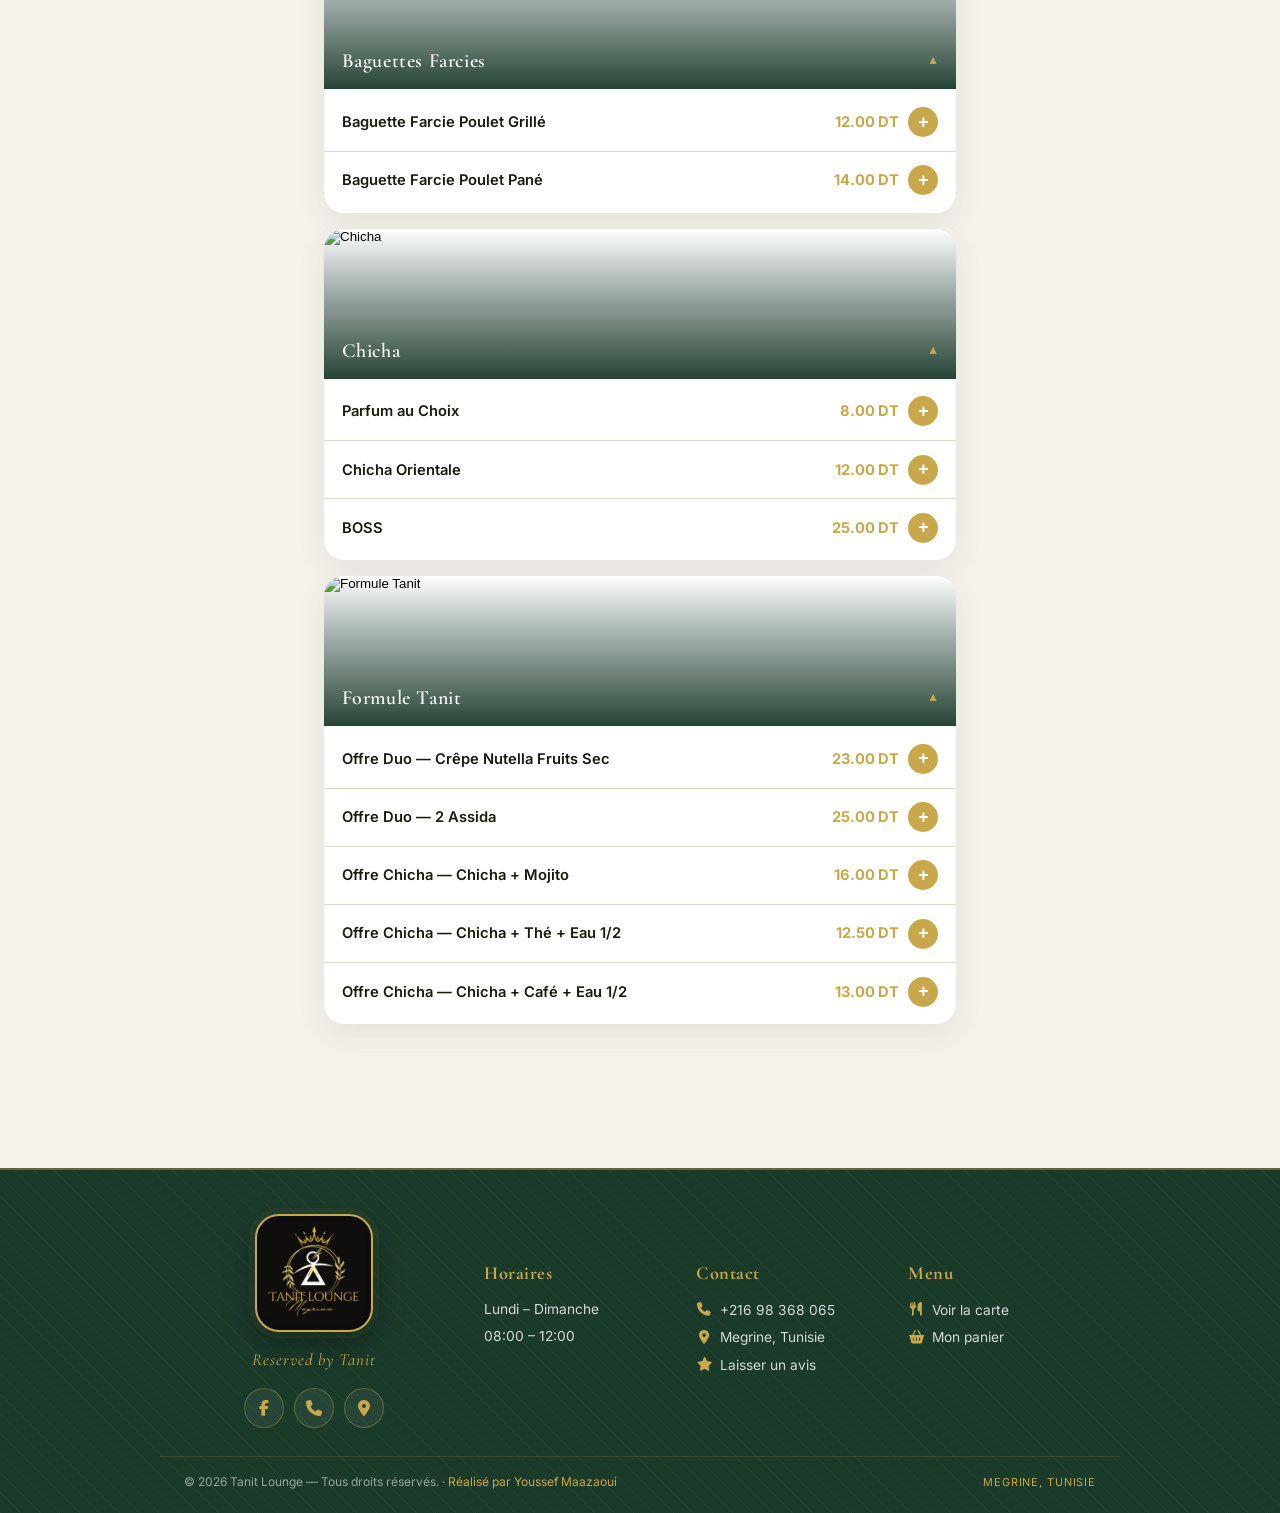
==== commit 6349a2fa: "chore(index): remove logo from compact bar; search shows only when scrolled Co-Authored-By: Claude O" ====
--- a/index.html
+++ b/index.html
@@ -24,7 +24,6 @@
     </div>
     <div class="header-bar">
       <a class="brand" href="index.html">
-        <span class="brand-logo"><img src="logo-tanit.jpg" alt="Tanit Lounge" /></span>
         <span class="brand-text">
           <span class="brand-name">Tanit Lounge</span>
           <span class="brand-sub">Megrine</span>
--- a/styles.css
+++ b/styles.css
@@ -973,3 +973,19 @@
   transition: color 0.2s;
 }
 .search-close:hover { color: var(--accent); }
+
+/* ===== Search icon aligned inside the compact bar (scrolled state) ===== */
+.header-bar .header-search {
+  min-height: 0;
+  margin: 0;
+  padding: 0;
+  flex: 0 0 auto;
+  justify-content: flex-start;
+}
+.header-bar .header-search.open { flex: 1 1 auto; min-width: 0; }
+.header-bar .header-search.open .search-inner { width: 100%; }
+.header-bar.searching .header-nav { display: none; }
+.header-bar.searching .brand-text { display: none; }
+
+/* Search only appears in the compact bar (hidden at the top / hero state) */
+.site-header > .header-search { display: none; }
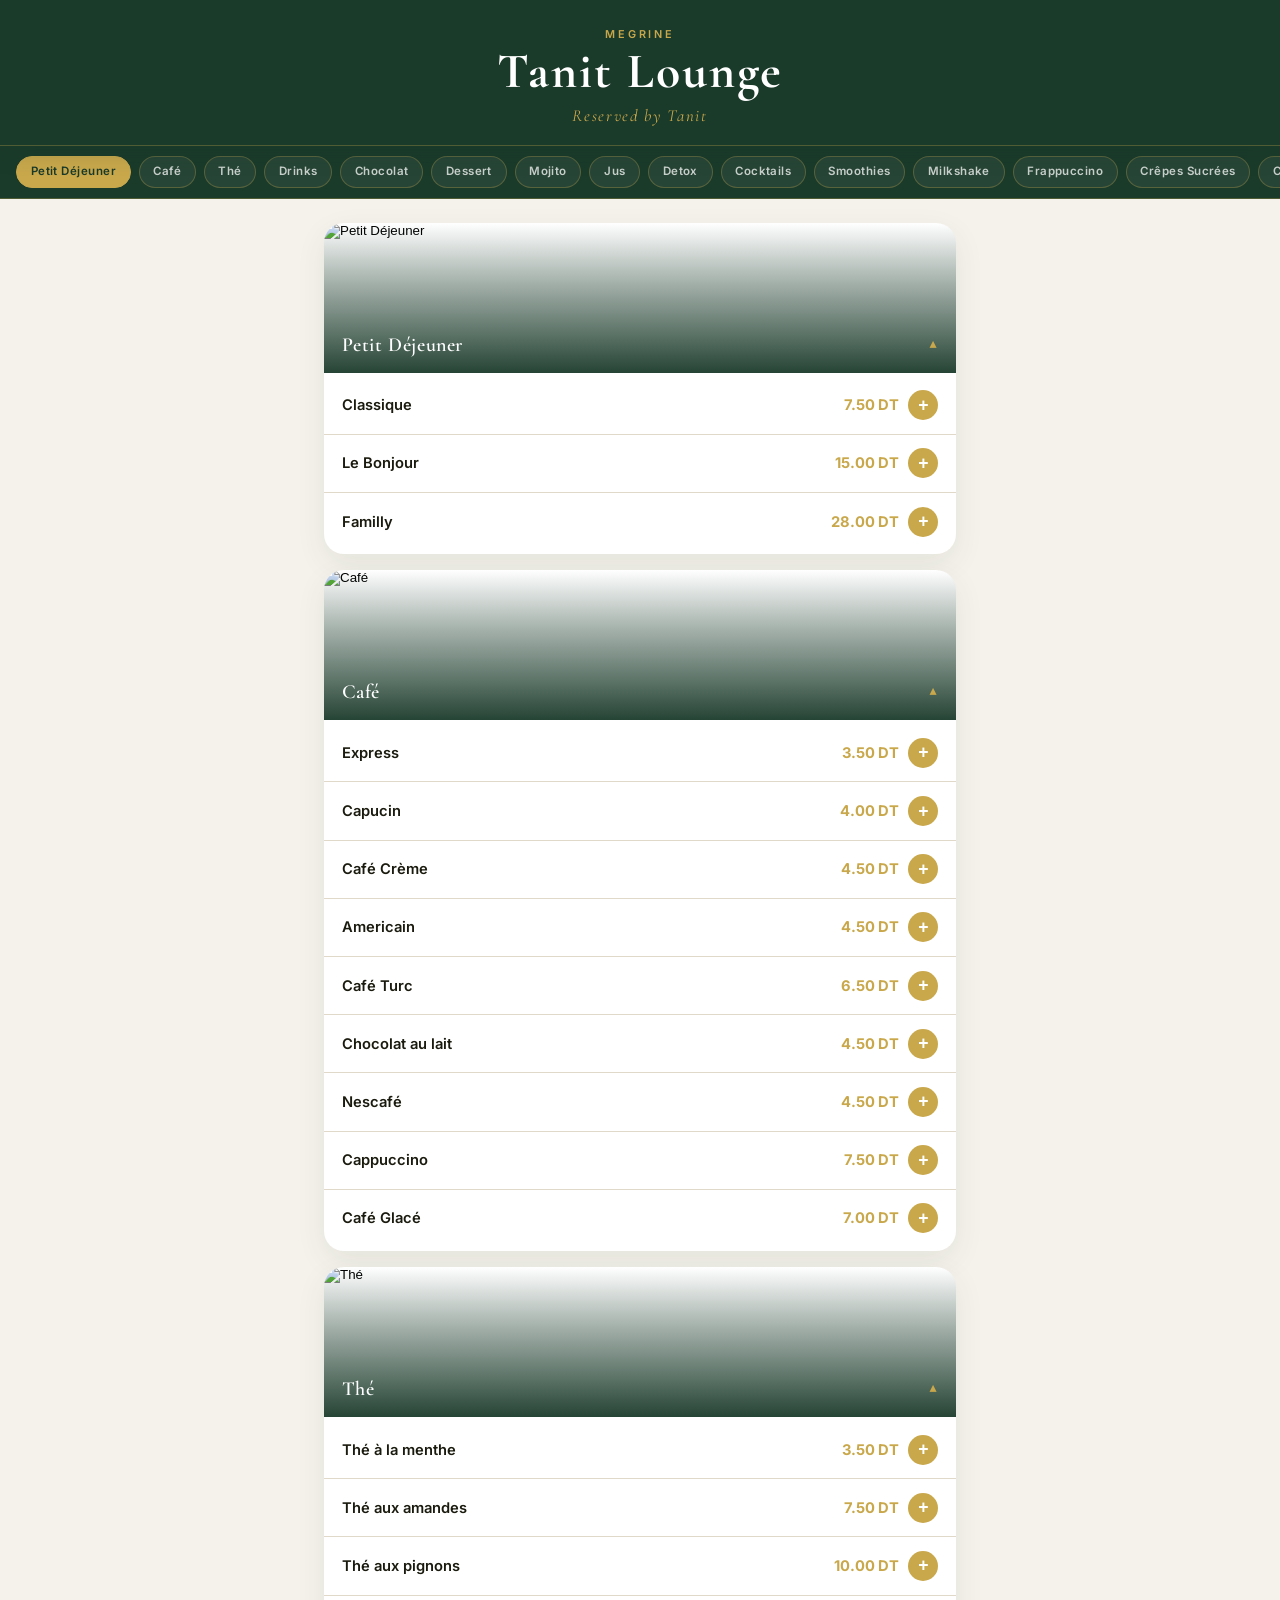
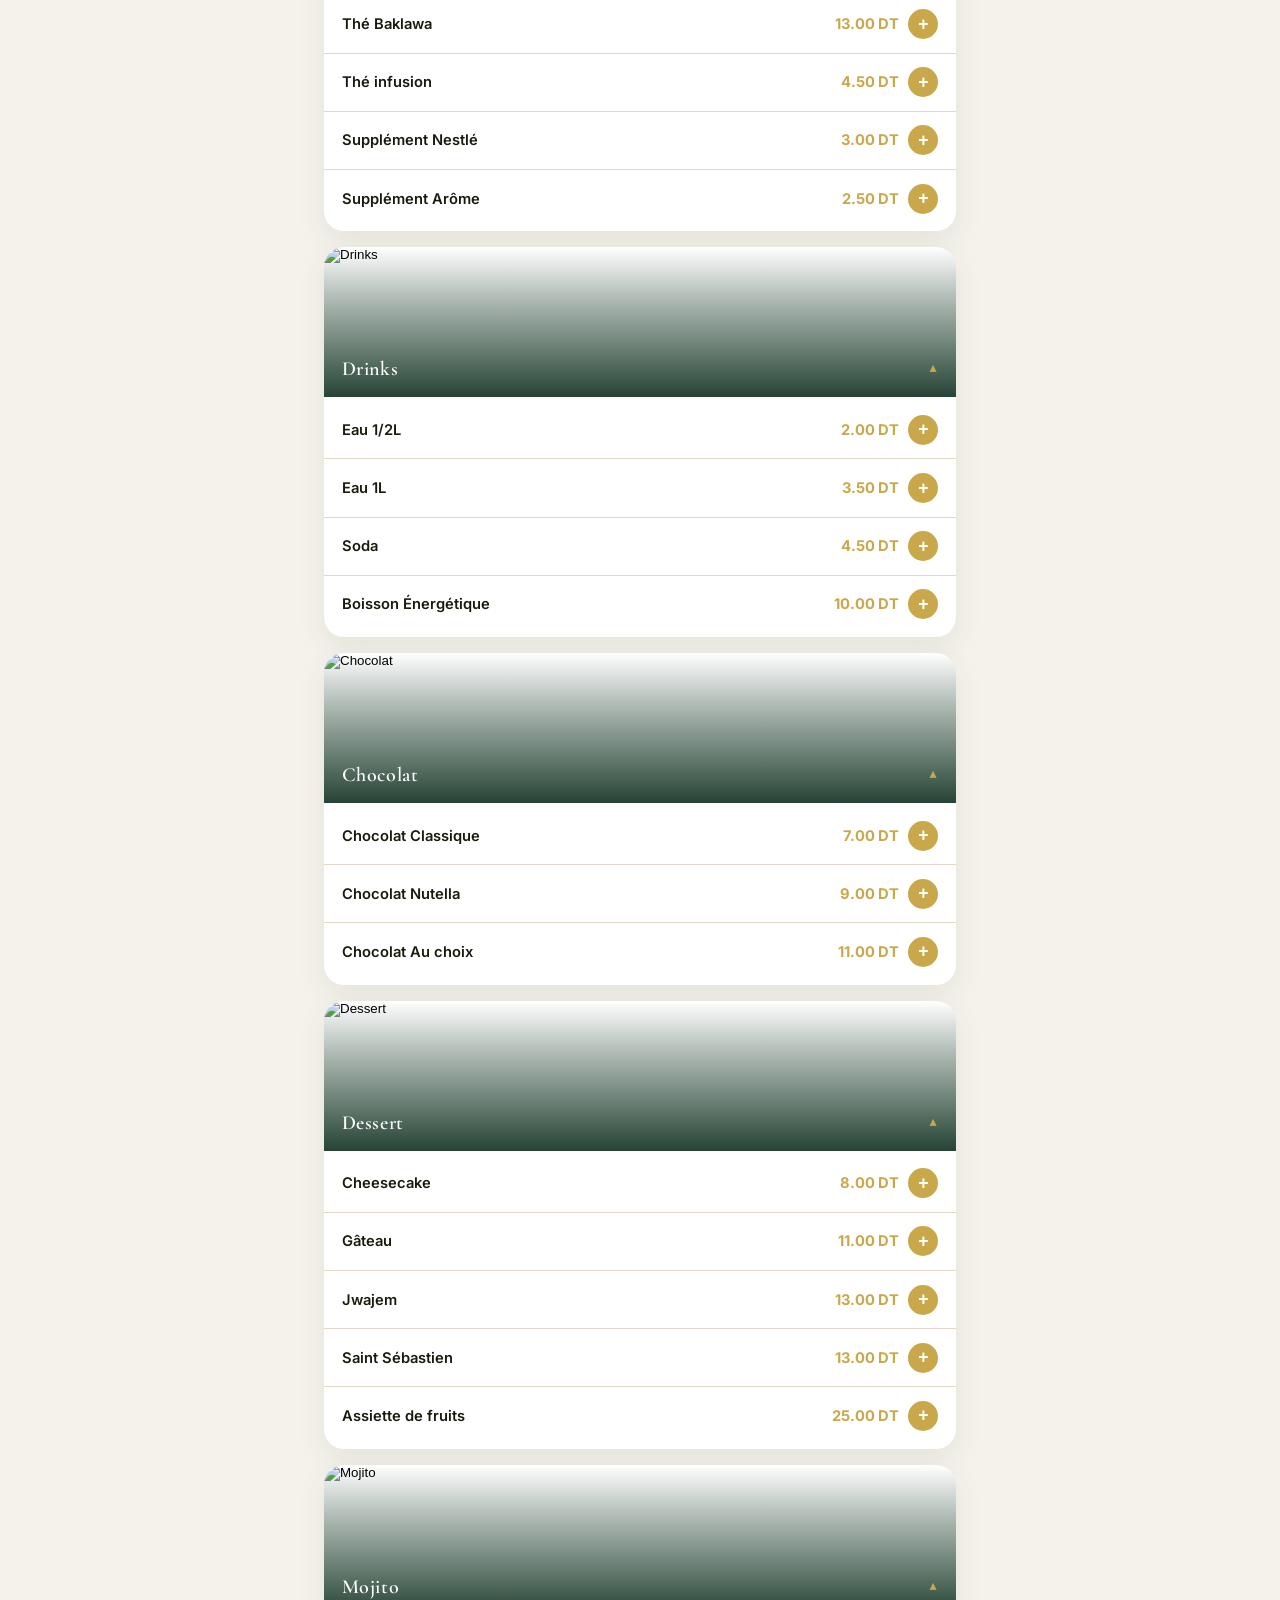
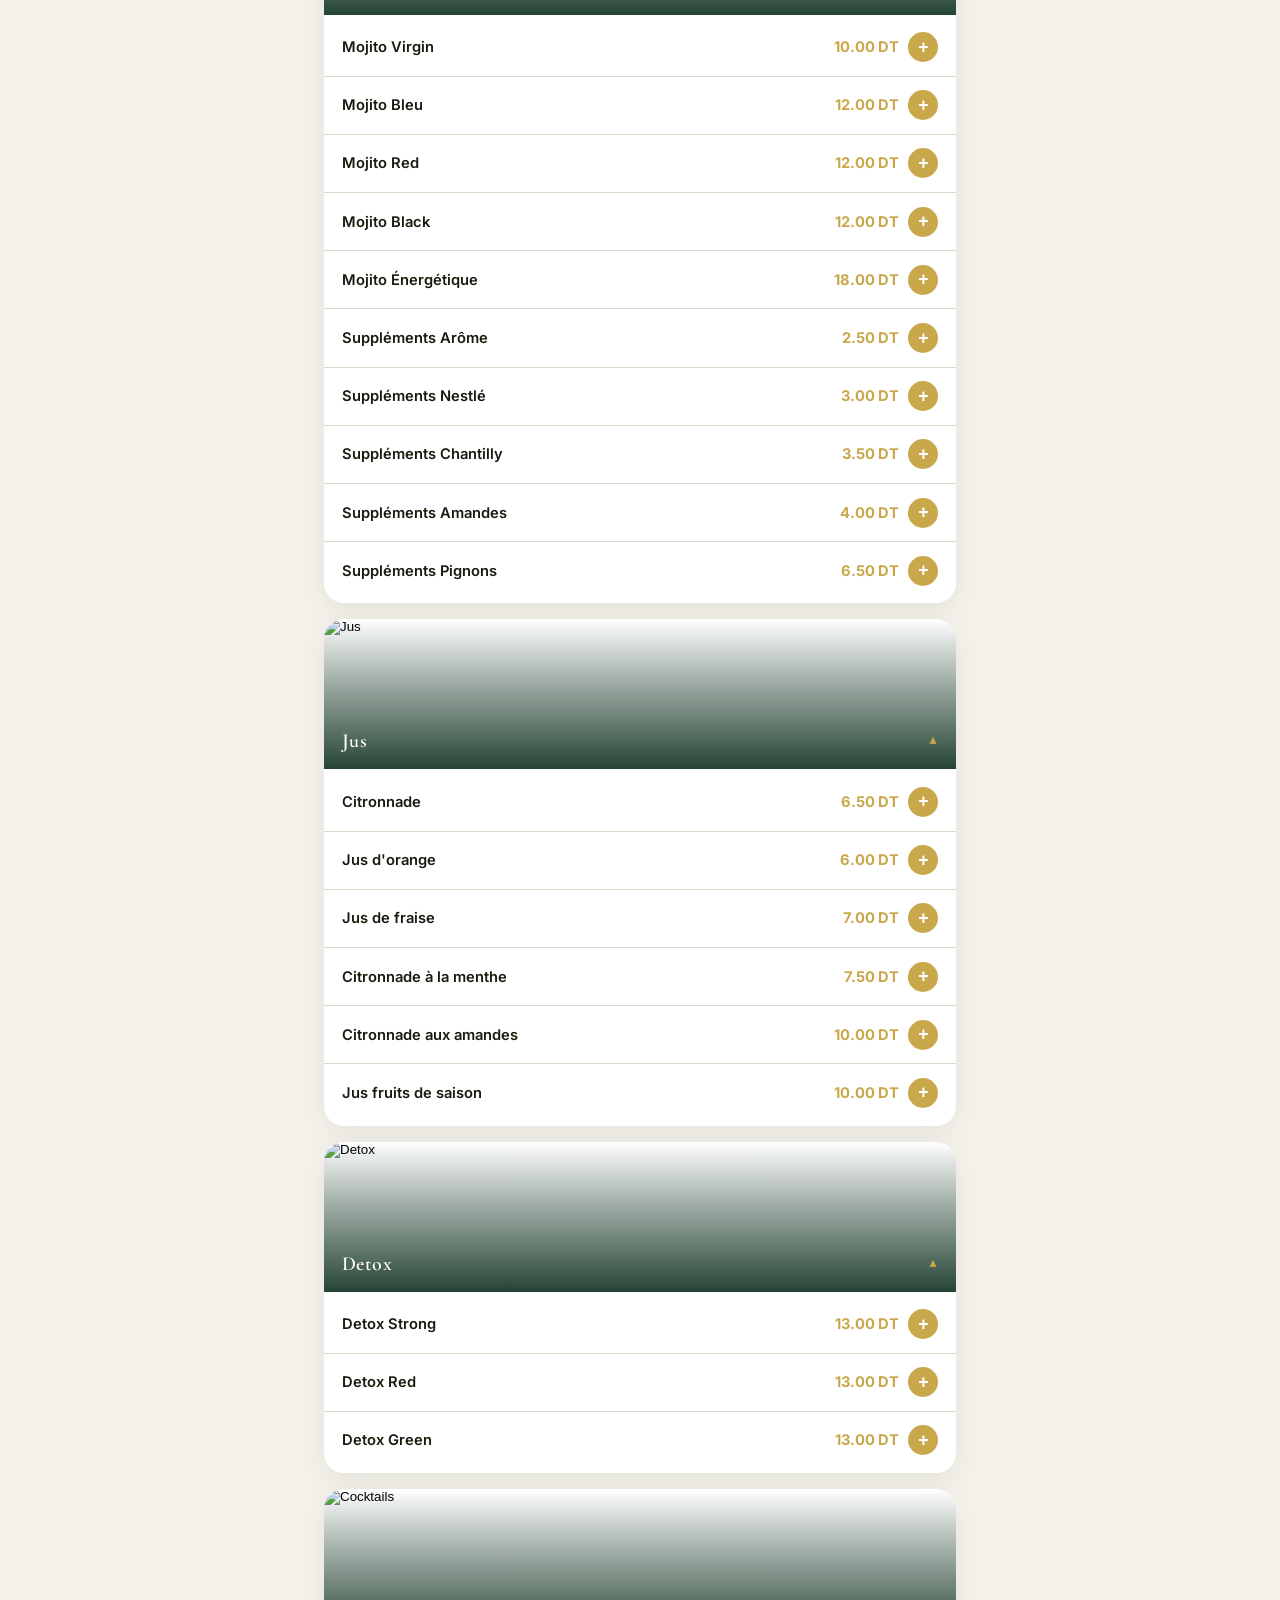
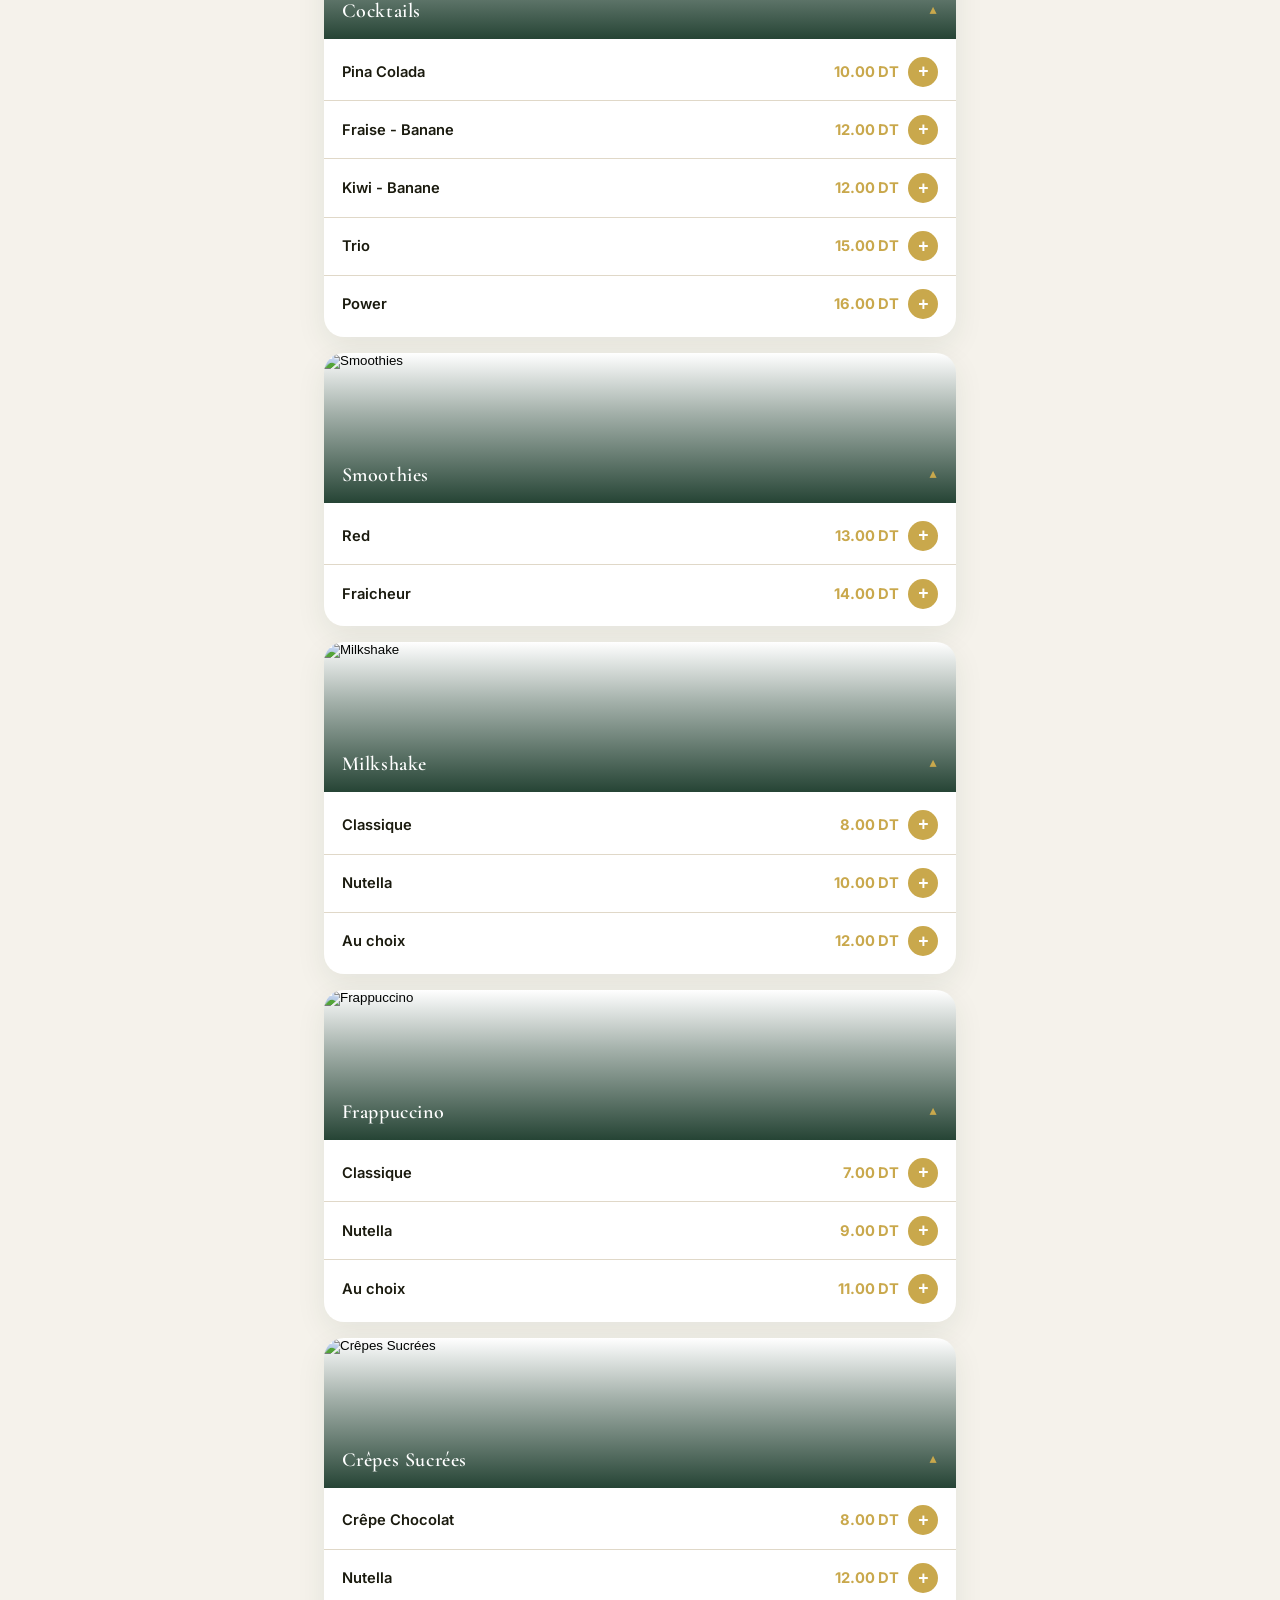
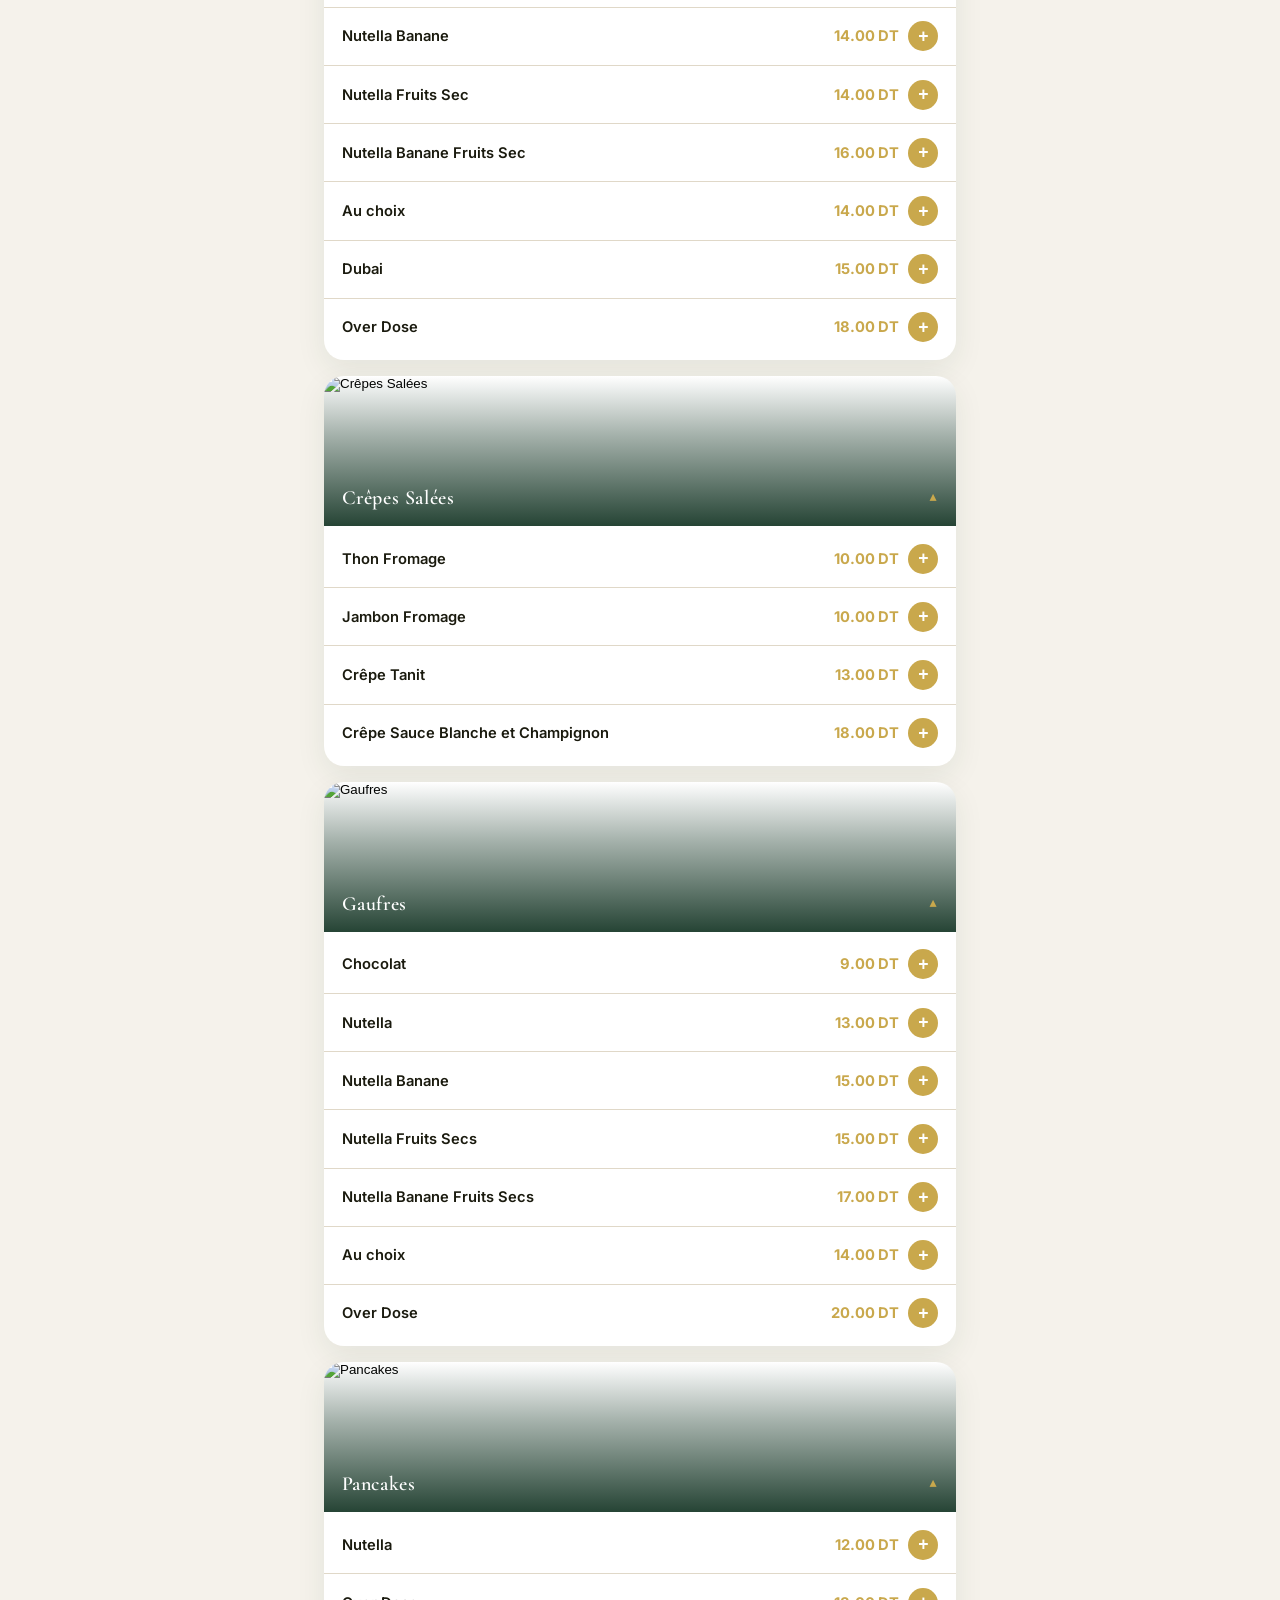
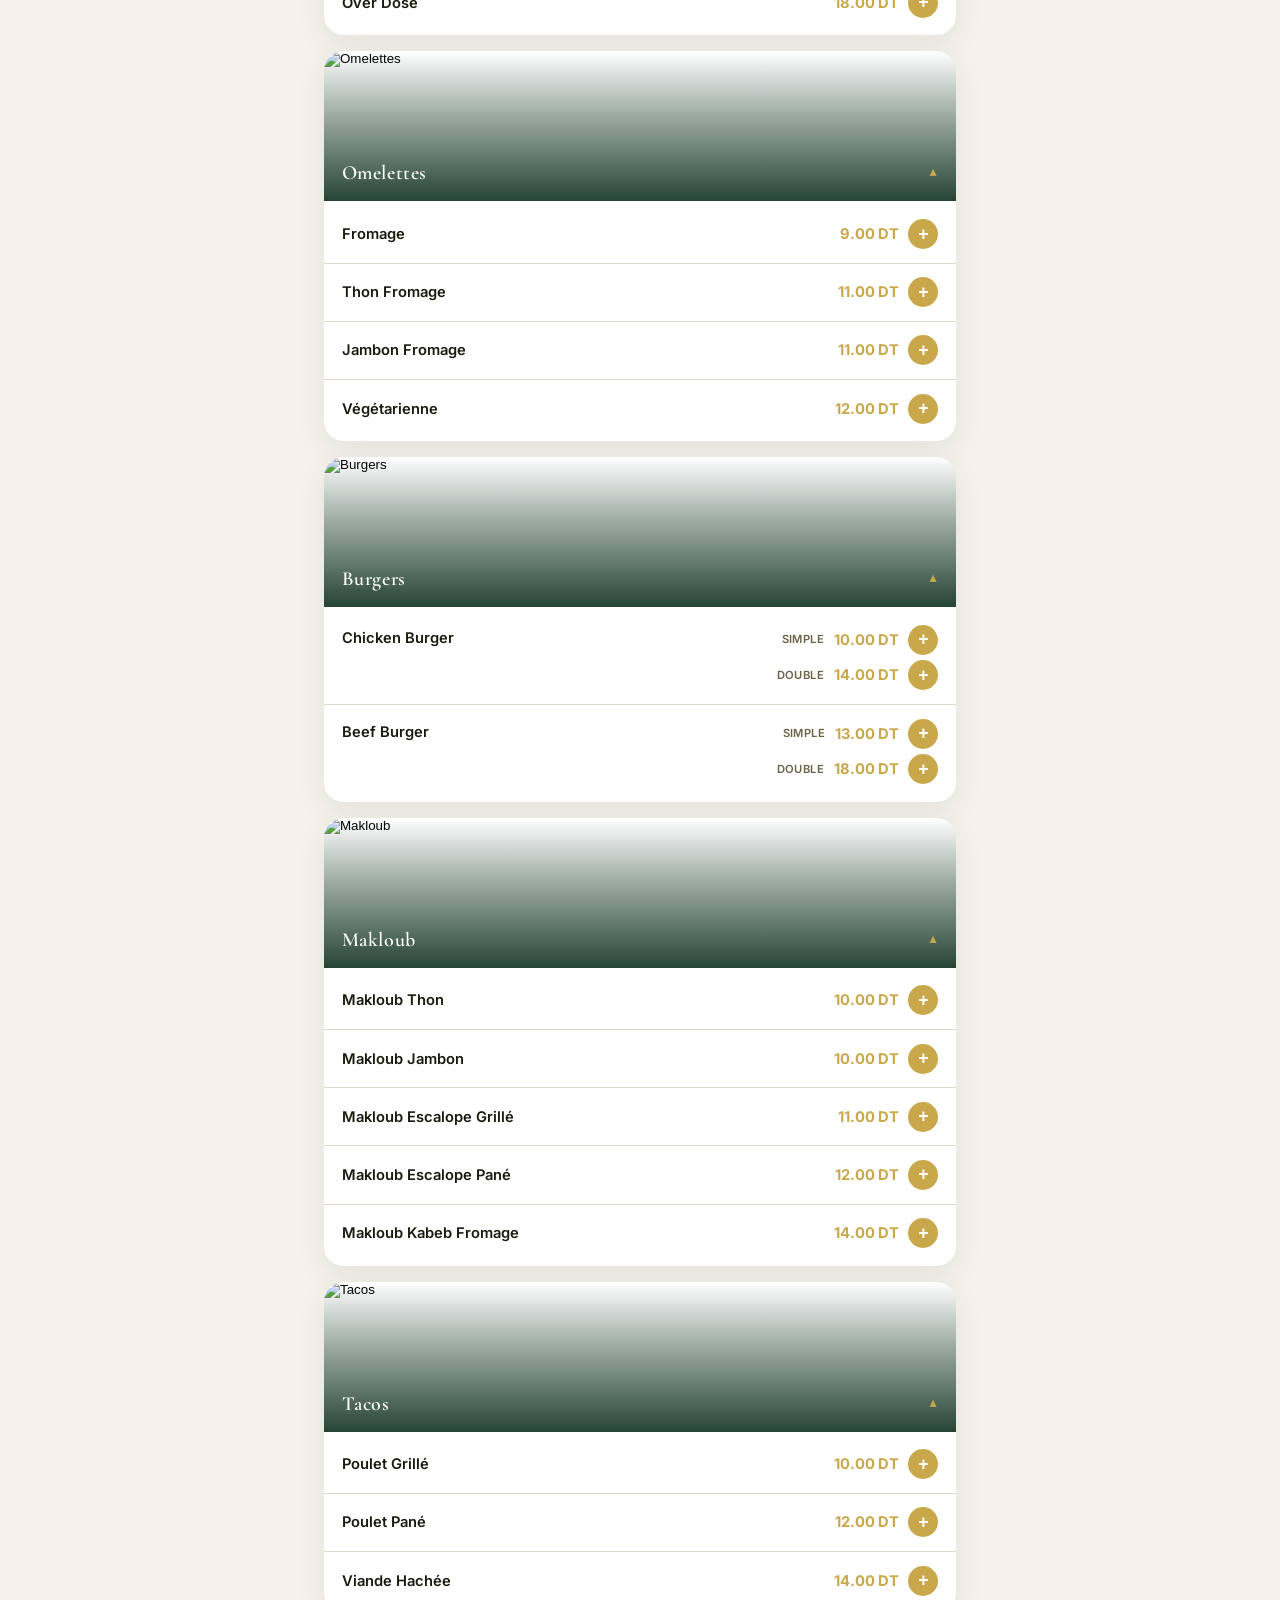
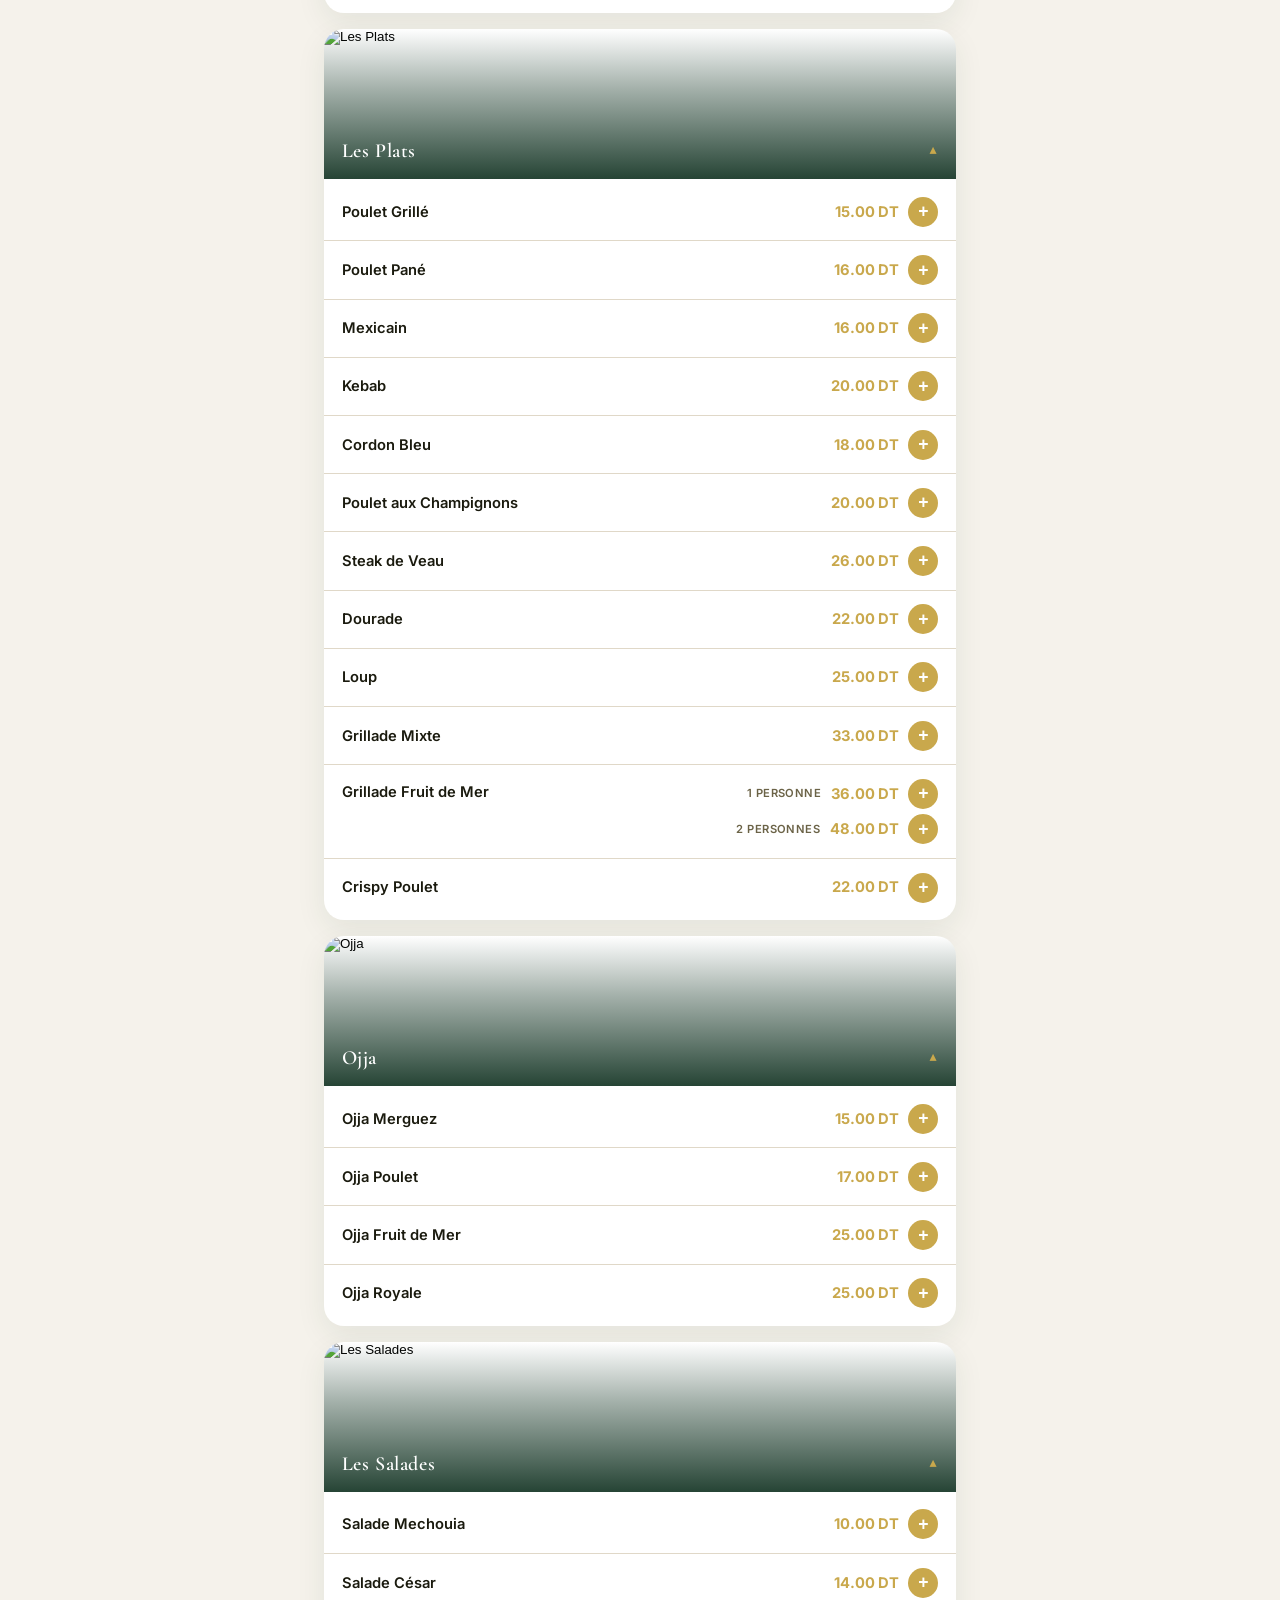
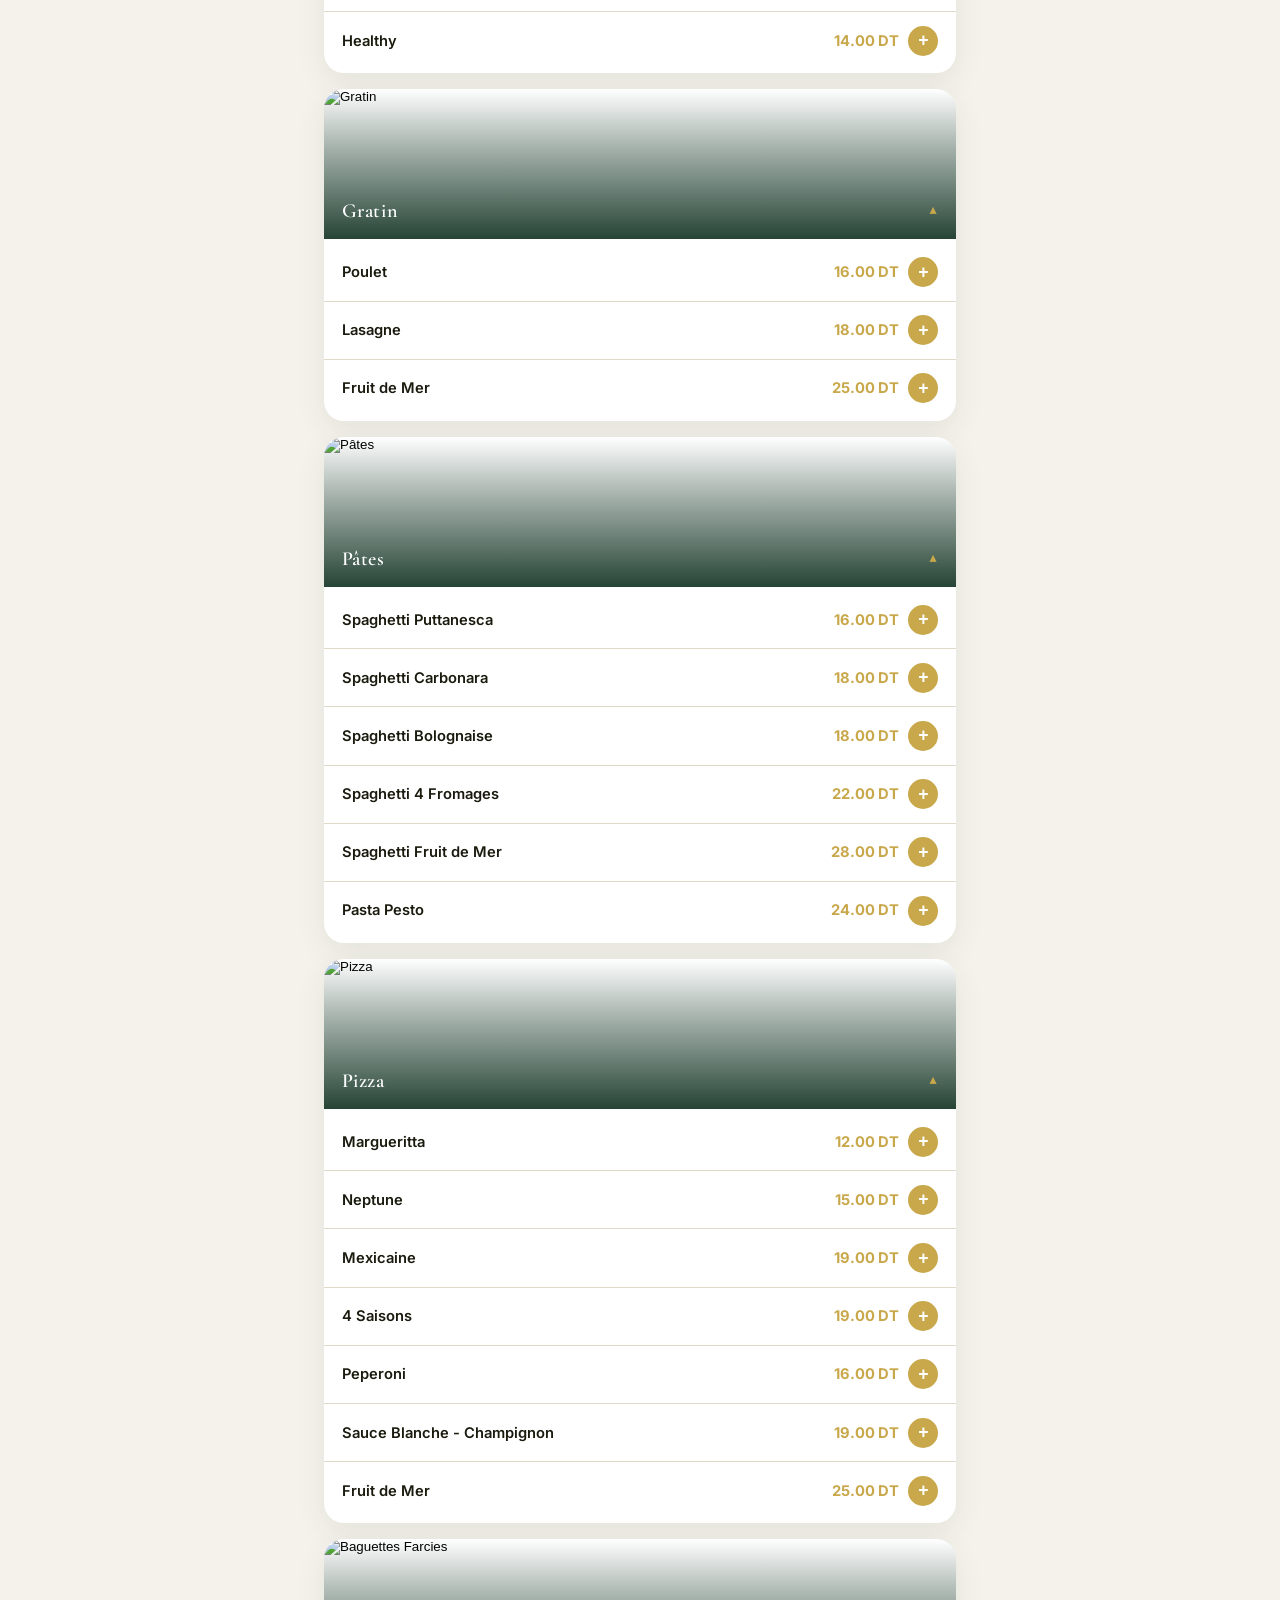
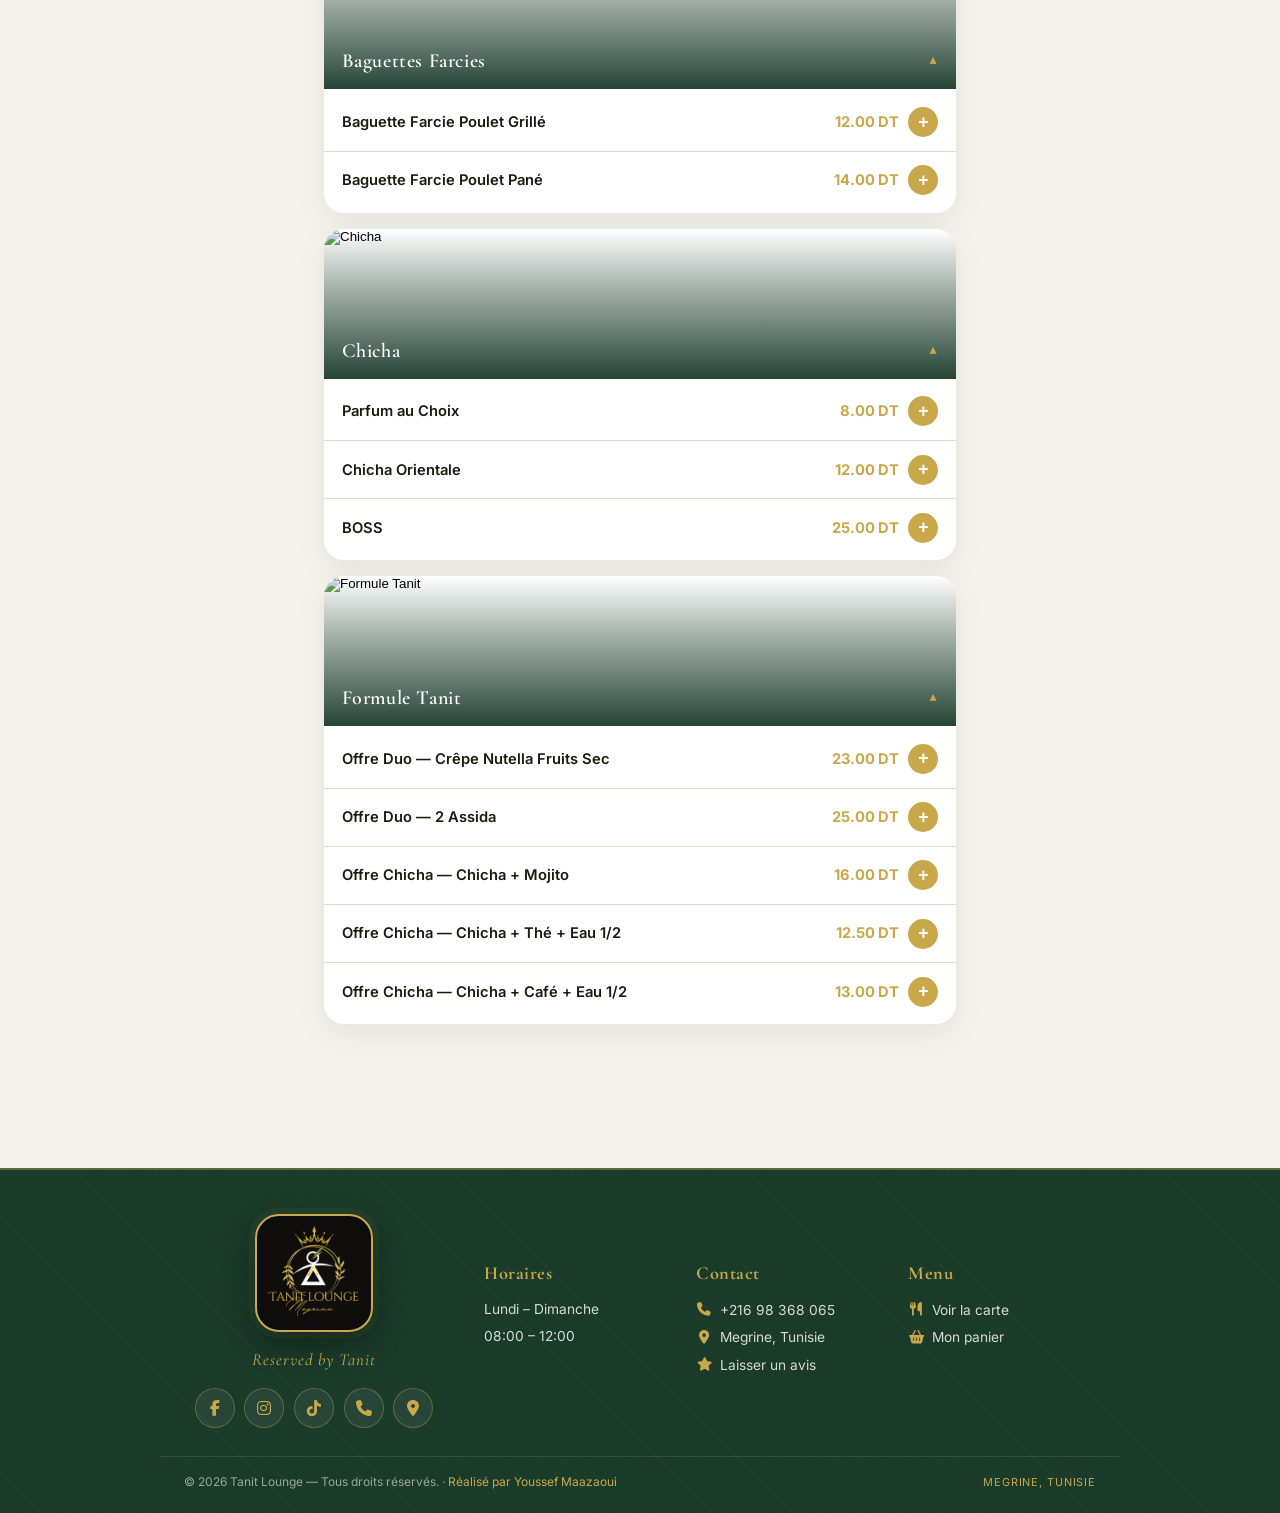
==== commit 0fb22bd7: "feat(footer): add Instagram and TikTok social links Co-Authored-By: Claude Opus 4.8 <noreply@anthrop" ====
--- a/index.html
+++ b/index.html
@@ -60,6 +60,11 @@
     <span>Suivre ma commande</span>
   </a>
 
+  <a class="floating-cart" id="floatingCart" href="cart.html" style="display:none" aria-label="Voir le panier">
+    <i class="fa-solid fa-basket-shopping"></i>
+    <span id="floatingCartBadge">0</span>
+  </a>
+
   <main class="container">
     <section class="section" id="menu">
       <div id="menuContainer"></div>
@@ -75,6 +80,8 @@
         <p class="footer-tagline">Reserved by Tanit</p>
         <div class="footer-socials">
           <a href="https://www.facebook.com/profile.php?id=100057483458328&locale=fr_FR" target="_blank" rel="noopener" aria-label="Facebook"><i class="fa-brands fa-facebook-f"></i></a>
+          <a href="https://www.instagram.com/tanitmegrine/" target="_blank" rel="noopener" aria-label="Instagram"><i class="fa-brands fa-instagram"></i></a>
+          <a href="https://www.tiktok.com/@tanit.lounge.megrine" target="_blank" rel="noopener" aria-label="TikTok"><i class="fa-brands fa-tiktok"></i></a>
           <a href="tel:+21698368065" aria-label="Appeler"><i class="fa-solid fa-phone"></i></a>
           <a href="https://www.google.com/maps/place/Tanit+Lounge+Megrine" target="_blank" rel="noopener" aria-label="Localisation"><i class="fa-solid fa-location-dot"></i></a>
         </div>
--- a/styles.css
+++ b/styles.css
@@ -452,7 +452,7 @@
   filter: brightness(1.08);
 }
 
-#cartBadge {
+#floatingCartBadge {
   background: #fff;
   color: var(--accent);
   border-radius: 50%;
@@ -463,6 +463,8 @@
   font-size: 0.78rem;
   font-weight: 700;
 }
+
+.floating-cart.bump { animation: cartBump 0.45s ease; }
 
 .floating-track {
   position: fixed;
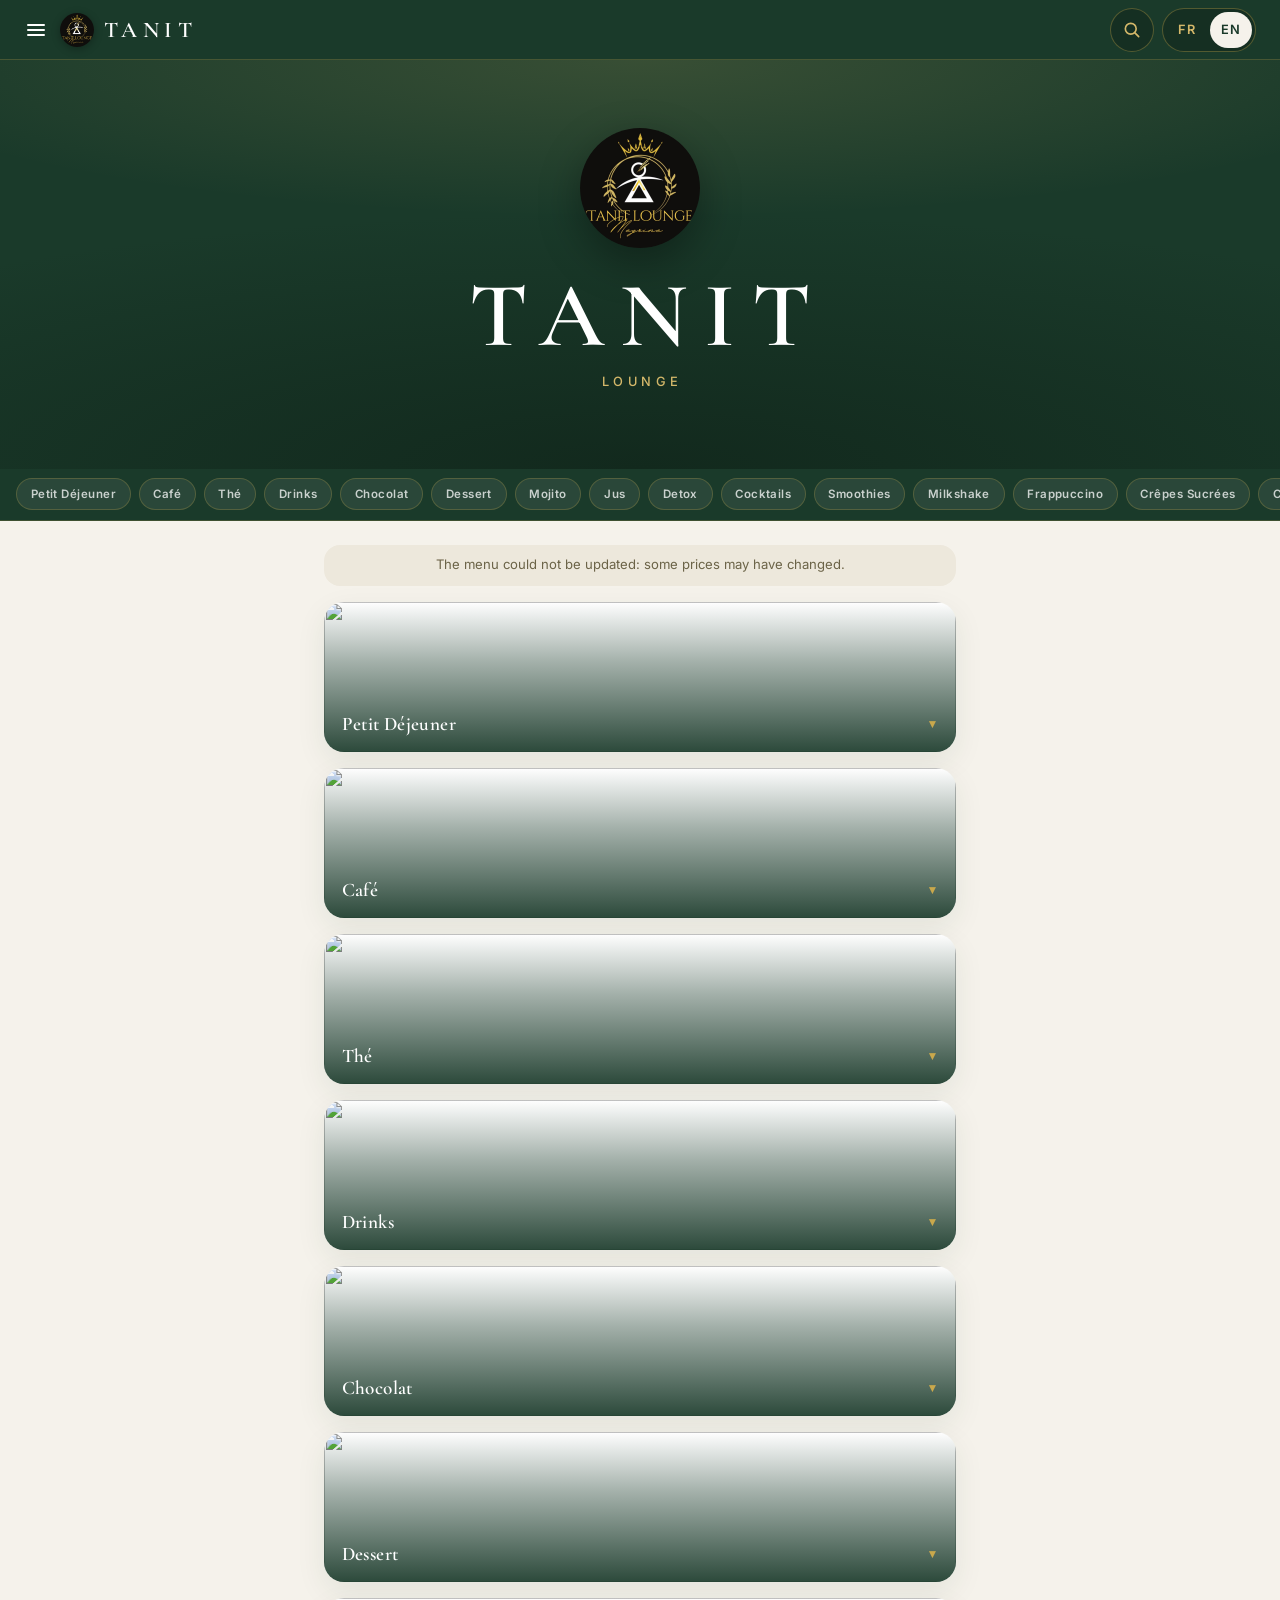
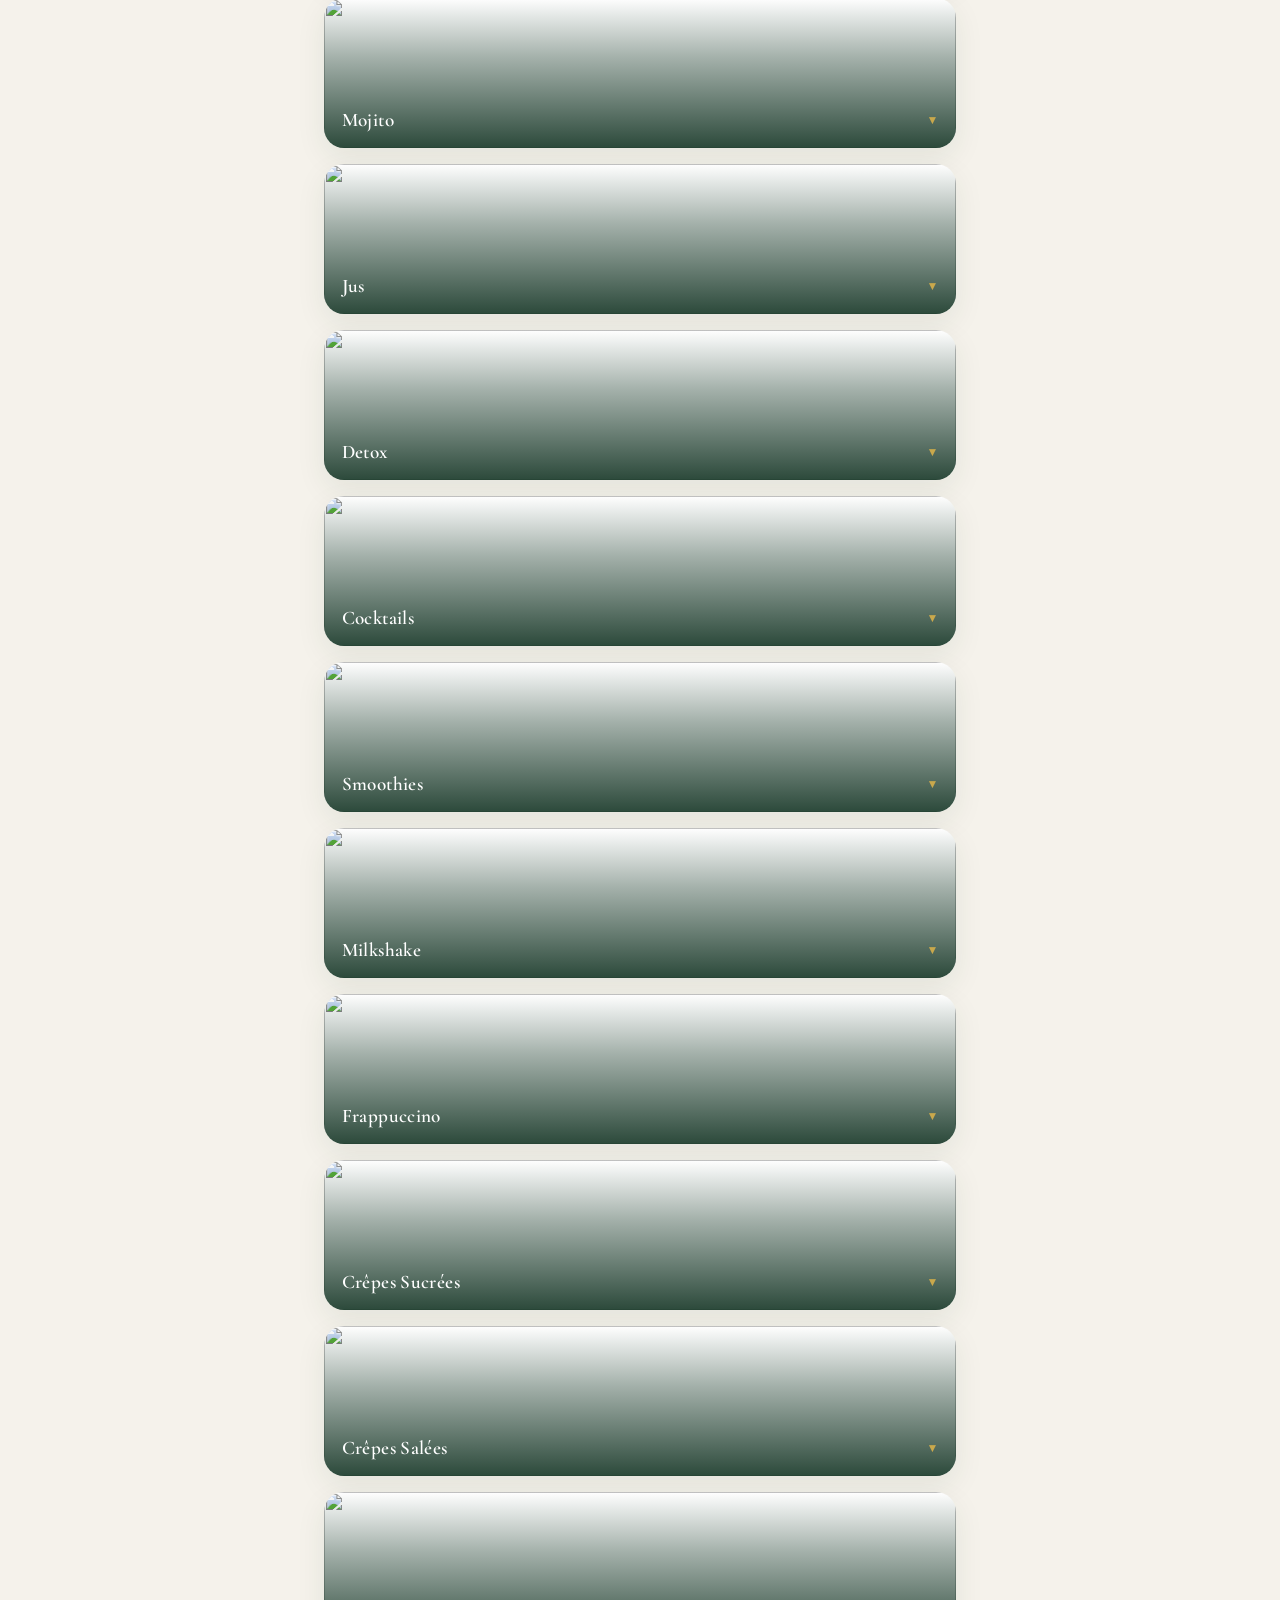
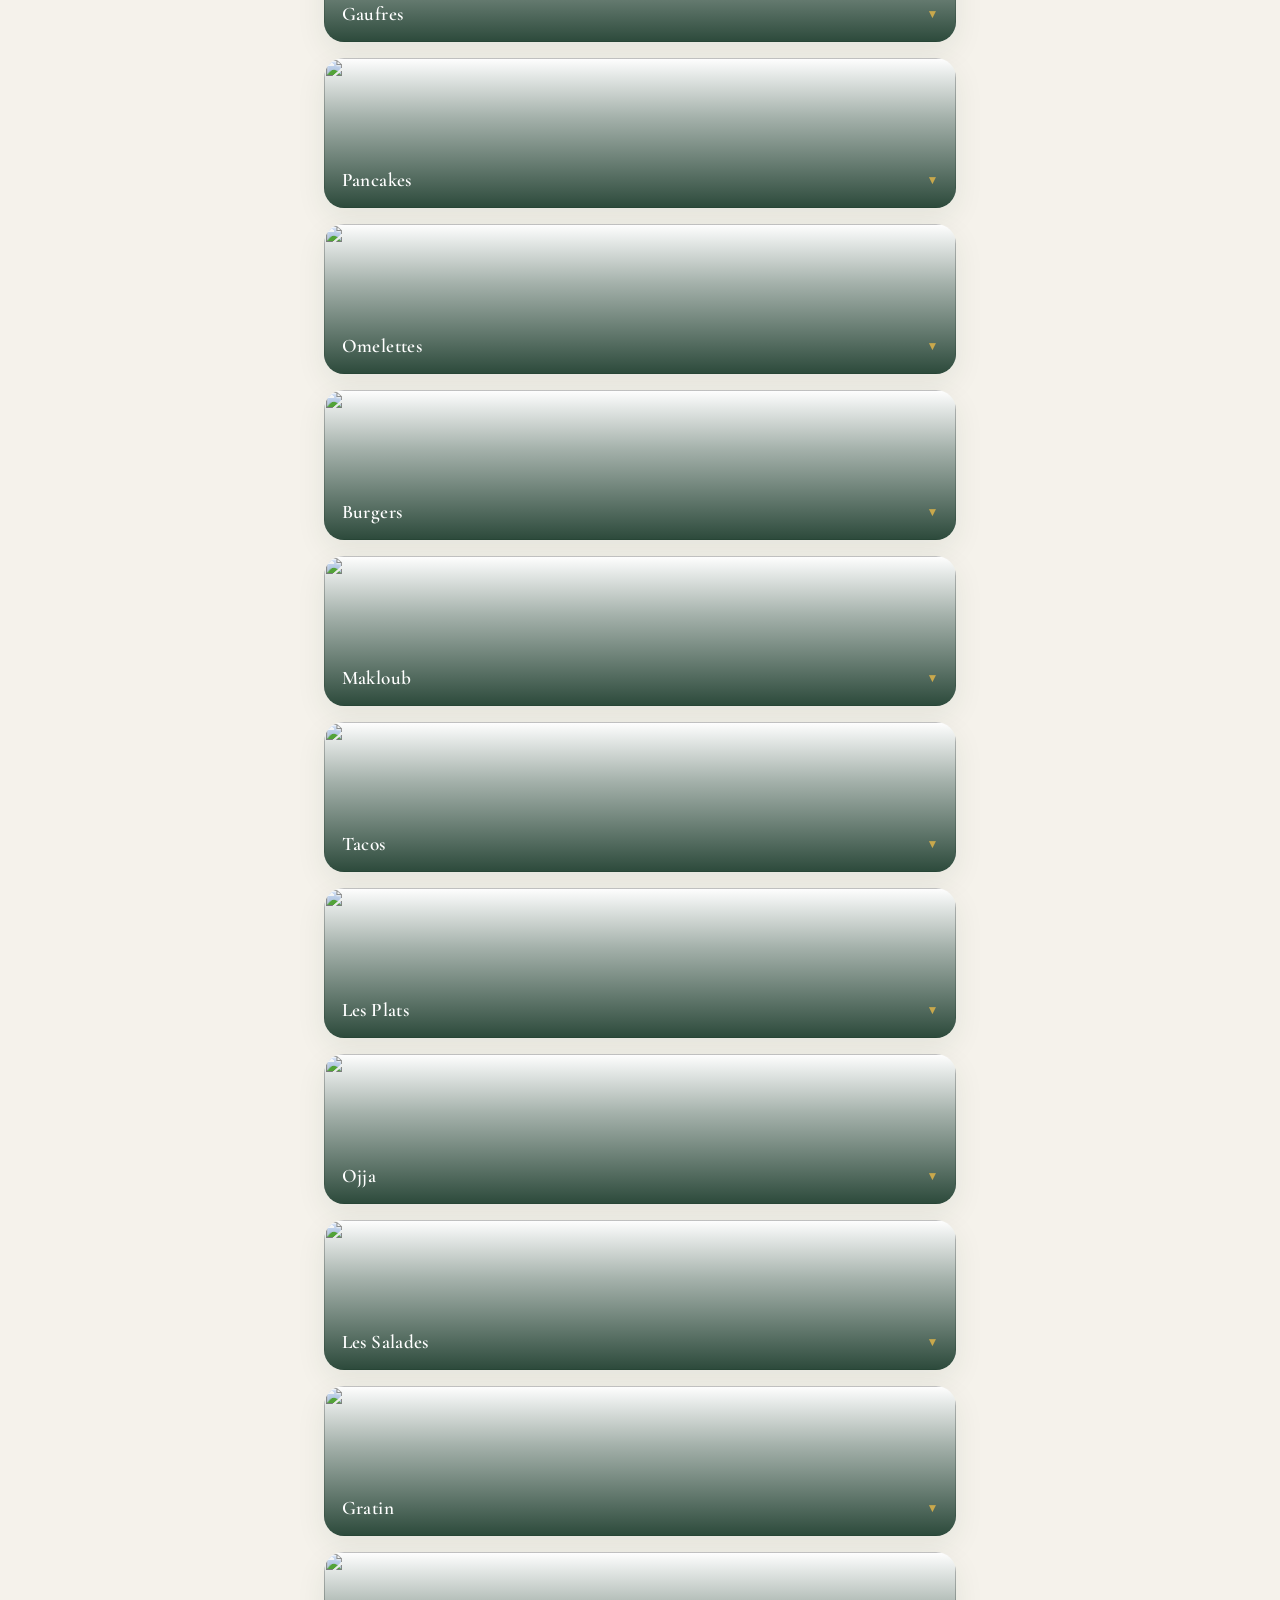
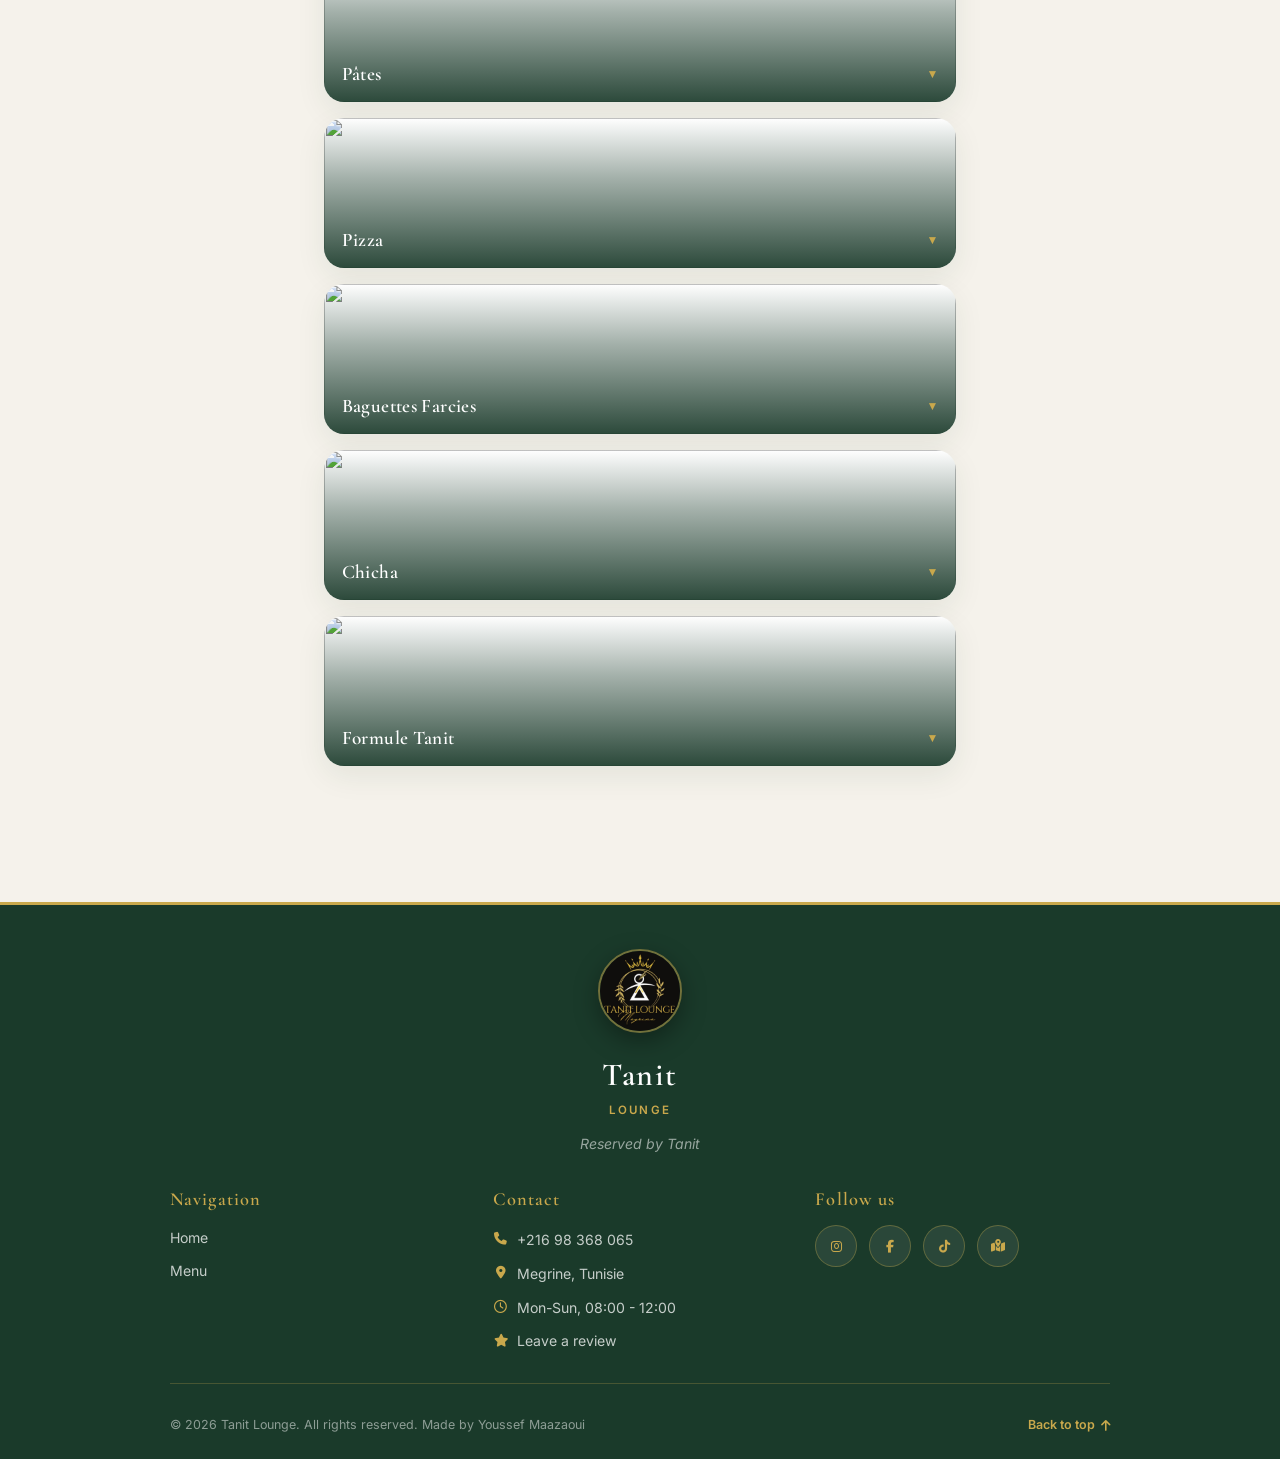
==== commit ffe3a78e: "feat(front): new menu design from blueprint, remove online ordering - Menu page rebuilt from FRONTEN" ====
--- a/index.html
+++ b/index.html
@@ -2,120 +2,224 @@
 <html lang="fr">
 <head>
   <meta charset="UTF-8" />
-  <meta name="viewport" content="width=device-width, initial-scale=1.0" />
+  <meta name="viewport" content="width=device-width, initial-scale=1.0, viewport-fit=cover" />
+  <title>Tanit | Lounge</title>
   <meta name="theme-color" content="#1a3a2a" />
-  <link rel="manifest" href="manifest.json" />
-  <link rel="icon" type="image/svg+xml" href="favicon.svg" />
-  <link rel="apple-touch-icon" href="icon.svg" />
-  <title>Tanit Lounge | Megrine</title>
   <link rel="preconnect" href="https://fonts.googleapis.com" />
   <link rel="preconnect" href="https://fonts.gstatic.com" crossorigin />
-  <link href="https://fonts.googleapis.com/css2?family=Cormorant+Garamond:wght@400;600;700&family=Inter:wght@400;500;600;700&display=swap" rel="stylesheet" />
+  <link href="https://fonts.googleapis.com/css2?family=Cormorant+Garamond:ital,wght@0,400;0,600;0,700;1,600&amp;family=Inter:wght@400;500;600;700&amp;display=swap" rel="stylesheet" />
   <link rel="stylesheet" href="https://cdnjs.cloudflare.com/ajax/libs/font-awesome/6.5.0/css/all.min.css" />
   <link rel="stylesheet" href="styles.css" />
+  <link rel="icon" href="favicon.svg" />
+  <link rel="manifest" href="manifest.json" />
+  <link rel="apple-touch-icon" href="icon.svg" />
 </head>
 <body>
-
   <header class="site-header" id="siteHeader">
-    <div class="header-hero">
-      <p class="hh-eyebrow">Megrine</p>
-      <h1 class="hh-title">Tanit Lounge</h1>
-      <p class="hh-tagline">Reserved by Tanit</p>
-    </div>
-    <div class="header-bar">
-      <a class="brand" href="index.html">
-        <span class="brand-text">
-          <span class="brand-name">Tanit Lounge</span>
-          <span class="brand-sub">Megrine</span>
-        </span>
+    <div class="header-start">
+      <button class="header-menu" type="button" id="sideMenuOpen" aria-haspopup="dialog" aria-controls="sideMenu"
+              data-i18n-attr="aria-label:side.open" aria-label="Ouvrir le menu">
+        <svg viewBox="0 0 24 24" aria-hidden="true"><path fill="none" stroke="currentColor" stroke-width="2" stroke-linecap="round" d="M4 7h16M4 12h16M4 17h16"/></svg>
+      </button>
+      <a class="brand" href="#top" data-i18n-attr="aria-label:brand.home" aria-label="Tanit, retour en haut de la page">
+        <img src="logo-tanit.jpg" alt="" width="34" height="34" />
+        <span class="brand-name">Tanit</span>
       </a>
-      <nav class="header-nav">
-        <a href="#menu">Menu</a>
-        <a href="#contact">Nous trouver</a>
-      </nav>
-      <button class="header-cart" id="headerCart" onclick="window.location.href='cart.html'" aria-label="Voir le panier">
-        <i class="fa-solid fa-basket-shopping"></i>
-        <span class="cart-count" id="cartBadge">0</span>
+    </div>
+    <div class="header-actions">
+      <button class="header-search" type="button" id="searchOpen" aria-haspopup="dialog" aria-controls="searchDialog"
+              data-i18n-attr="aria-label:search.open" aria-label="Rechercher dans la carte">
+        <svg viewBox="0 0 24 24" aria-hidden="true"><circle cx="10.5" cy="10.5" r="6.5" fill="none" stroke="currentColor" stroke-width="2"/><path fill="none" stroke="currentColor" stroke-width="2" stroke-linecap="round" d="M15.5 15.5L20 20"/></svg>
       </button>
-    </div>
-    <div class="header-search" id="headerSearch">
-      <button class="search-toggle" id="searchToggle" aria-label="Rechercher">
-        <i class="fa-solid fa-magnifying-glass"></i>
-        <span class="search-label">Rechercher</span>
-      </button>
-      <div class="search-inner">
-        <i class="fa-solid fa-magnifying-glass"></i>
-        <input type="text" id="searchInput" placeholder="Rechercher un article..." />
-        <button class="search-close" id="searchClose" aria-label="Fermer la recherche"><i class="fa-solid fa-xmark"></i></button>
+      <div class="lang-switch" role="group" data-i18n-attr="aria-label:lang.group" aria-label="Langue">
+        <button type="button" data-lang="fr" lang="fr" aria-pressed="true" title="Français">FR</button>
+        <button type="button" data-lang="en" lang="en" aria-pressed="false" title="English">EN</button>
       </div>
     </div>
   </header>
 
-  <nav class="category-nav">
+  <section class="hero" id="top" aria-labelledby="heroTitle">
+    <img class="hero-logo" src="logo-tanit.jpg" alt="" width="120" height="120" />
+    <h1 class="hero-title" id="heroTitle"><span class="hero-name">Tanit</span> <span class="hero-sub">Lounge</span></h1>
+  </section>
+
+  <nav class="category-nav" data-i18n-attr="aria-label:menu.categories" aria-label="Catégories de la carte">
     <div id="categoryNav" class="nav-pills"></div>
   </nav>
 
-  <a class="floating-track" id="floatingTrack" href="track.html" style="display:none">
-    <i class="fa-solid fa-location-arrow"></i>
-    <span>Suivre ma commande</span>
-  </a>
-
-  <a class="floating-cart" id="floatingCart" href="cart.html" style="display:none" aria-label="Voir le panier">
-    <i class="fa-solid fa-basket-shopping"></i>
-    <span id="floatingCartBadge">0</span>
-  </a>
-
   <main class="container">
     <section class="section" id="menu">
+      <p class="menu-stale" id="menuStale" role="status" hidden data-i18n="menu.stale">La carte n'a pas pu être mise à jour : certains prix ont peut-être changé.</p>
       <div id="menuContainer"></div>
+      <noscript><p class="menu-loading">Activez JavaScript pour afficher la carte. / Please turn on JavaScript to see the menu.</p></noscript>
     </section>
   </main>
 
-  <footer class="site-footer" id="contact">
-    <div class="footer-inner">
-      <div class="footer-brand">
-        <div class="footer-logo-frame">
-          <img src="logo-tanit.jpg" alt="Tanit Lounge — Megrine" class="footer-logo" />
+  <footer class="site-footer">
+    <div class="site-footer-inner">
+
+      <div class="site-footer-brand">
+        <img src="logo-tanit.jpg" alt="Tanit Lounge" class="site-footer-logo" />
+        <h3 class="site-footer-name">Tanit</h3>
+        <p class="site-footer-tagline">Lounge</p>
+        <p class="site-footer-desc" data-i18n="footer.desc">Reserved by Tanit</p>
+      </div>
+
+      <div class="site-footer-grid">
+        <div class="site-footer-col">
+          <h4 data-i18n="footer.nav">Navigation</h4>
+          <ul>
+            <li><a href="#top" data-i18n="footer.home">Accueil</a></li>
+            <li><a href="#menu" data-i18n="footer.menu">Menu</a></li>
+          </ul>
         </div>
-        <p class="footer-tagline">Reserved by Tanit</p>
-        <div class="footer-socials">
-          <a href="https://www.facebook.com/profile.php?id=100057483458328&locale=fr_FR" target="_blank" rel="noopener" aria-label="Facebook"><i class="fa-brands fa-facebook-f"></i></a>
-          <a href="https://www.instagram.com/tanitmegrine/" target="_blank" rel="noopener" aria-label="Instagram"><i class="fa-brands fa-instagram"></i></a>
-          <a href="https://www.tiktok.com/@tanit.lounge.megrine" target="_blank" rel="noopener" aria-label="TikTok"><i class="fa-brands fa-tiktok"></i></a>
-          <a href="tel:+21698368065" aria-label="Appeler"><i class="fa-solid fa-phone"></i></a>
-          <a href="https://www.google.com/maps/place/Tanit+Lounge+Megrine" target="_blank" rel="noopener" aria-label="Localisation"><i class="fa-solid fa-location-dot"></i></a>
+
+        <div class="site-footer-col">
+          <h4 data-i18n="footer.contact">Contact</h4>
+          <ul>
+            <li>
+              <a href="tel:+21698368065" id="footerPhone">
+                <i class="fa-solid fa-phone"></i> +216 98 368 065
+              </a>
+            </li>
+            <li>
+              <a href="https://maps.google.com/?cid=12753523637681861375" target="_blank" rel="noopener" id="footerAddress" data-maps>
+                <i class="fa-solid fa-location-dot"></i> Megrine, Tunisie
+              </a>
+            </li>
+            <li>
+              <span id="footerHours"><i class="fa-regular fa-clock"></i> Lun-Dim, 08:00 - 12:00</span>
+            </li>
+            <li>
+              <a href="https://maps.google.com/?cid=12753523637681861375" target="_blank" rel="noopener">
+                <i class="fa-solid fa-star"></i> <span data-i18n="footer.review">Laisser un avis</span>
+              </a>
+            </li>
+          </ul>
         </div>
-      </div>
-
-      <div class="footer-cols">
-        <div class="footer-col">
-          <h4>Horaires</h4>
-          <p>Lundi – Dimanche</p>
-          <p>08:00 – 12:00</p>
+
+        <div class="site-footer-col">
+          <h4 data-i18n="footer.follow">Suivez-nous</h4>
+          <div class="site-footer-socials">
+            <a href="https://www.instagram.com/tanitmegrine/" target="_blank" rel="noopener" aria-label="Instagram" id="instagramLink">
+              <i class="fa-brands fa-instagram"></i>
+            </a>
+            <a href="https://www.facebook.com/profile.php?id=100057483458328&amp;locale=fr_FR" target="_blank" rel="noopener" aria-label="Facebook">
+              <i class="fa-brands fa-facebook-f"></i>
+            </a>
+            <a href="https://www.tiktok.com/@tanit.lounge.megrine" target="_blank" rel="noopener" aria-label="TikTok">
+              <i class="fa-brands fa-tiktok"></i>
+            </a>
+            <a href="https://maps.google.com/?cid=12753523637681861375" target="_blank" rel="noopener" aria-label="Google Maps" data-maps>
+              <i class="fa-solid fa-map-location-dot"></i>
+            </a>
+          </div>
         </div>
-        <div class="footer-col">
-          <h4>Contact</h4>
-          <p><a href="tel:+21698368065"><i class="fa-solid fa-phone"></i> +216 98 368 065</a></p>
-          <p><a href="https://maps.google.com/?cid=12753523637681861375" target="_blank" rel="noopener"><i class="fa-solid fa-location-dot"></i> Megrine, Tunisie</a></p>
-          <p><a href="https://maps.google.com/?cid=12753523637681861375" target="_blank" rel="noopener"><i class="fa-solid fa-star"></i> Laisser un avis</a></p>
-        </div>
-        <div class="footer-col">
-          <h4>Menu</h4>
-          <p><a href="index.html"><i class="fa-solid fa-utensils"></i> Voir la carte</a></p>
-          <p><a href="cart.html"><i class="fa-solid fa-basket-shopping"></i> Mon panier</a></p>
-        </div>
-      </div>
-    </div>
-
-    <div class="footer-bottom">
-      <span>© <span id="footerYear">2026</span> Tanit Lounge — Tous droits réservés. · <span class="footer-credit">Réalisé par Youssef Maazaoui</span></span>
-      <span class="footer-made">Megrine, Tunisie</span>
+      </div>
+
+      <div class="site-footer-divider"></div>
+
+      <div class="site-footer-bottom">
+        <p>&copy; 2026 Tanit Lounge. <span data-i18n="footer.rights">Tous droits réservés. Réalisé par Youssef Maazaoui</span></p>
+        <a href="#top" class="site-footer-top"><span data-i18n="footer.top">Retour en haut</span> <i class="fa-solid fa-arrow-up"></i></a>
+      </div>
+
     </div>
   </footer>
 
+  <button class="sel-pill" id="selectionOpen" type="button" hidden>
+    <svg viewBox="0 0 24 24" aria-hidden="true"><path fill="currentColor" d="M12 21s-7.5-4.6-9.6-9.1C.9 8.6 2.9 5 6.4 5c2 0 3.6 1.1 4.6 2.6.3.4.7.4 1 0C13 6.1 14.6 5 16.6 5c3.5 0 5.5 3.6 4 6.9C19.5 16.4 12 21 12 21z"/></svg>
+    <span data-i18n="sel.open">Ma sélection</span>
+    <span class="sel-pill-count" id="selectionCount">0</span>
+    <span class="sel-pill-total" id="selectionTotal">0 DT</span>
+  </button>
+
+  <dialog class="sel-sheet" id="selectionDialog" aria-labelledby="selectionTitle">
+    <div class="sel-inner">
+      <div class="sel-head">
+        <h2 id="selectionTitle" data-i18n="sel.title">Ma sélection</h2>
+        <button class="icon-btn" type="button" id="selectionClose" data-i18n-attr="aria-label:sel.close" aria-label="Fermer">
+          <svg viewBox="0 0 24 24" aria-hidden="true"><path fill="none" stroke="currentColor" stroke-width="2" stroke-linecap="round" d="M6 6l12 12M18 6L6 18"/></svg>
+        </button>
+      </div>
+      <p class="sel-hint" data-i18n="sel.hint">Montrez cette liste à votre serveur pour commander. Elle reste enregistrée sur votre téléphone.</p>
+      <ul class="sel-list" id="selectionList"></ul>
+      <p class="sel-empty" id="selectionEmpty" data-i18n="sel.empty">Votre sélection est vide. Touchez + sur la carte pour ajouter un produit.</p>
+      <div class="sel-foot">
+        <button class="text-btn" type="button" id="selectionClear" data-i18n="sel.clear">Vider la sélection</button>
+        <p class="sel-total"><span data-i18n="sel.total">Total</span> <strong id="selectionSum">0 DT</strong></p>
+      </div>
+    </div>
+  </dialog>
+
+  <div class="toast" id="toast" role="status" aria-live="polite"></div>
+
+  <dialog class="search-sheet" id="searchDialog" aria-labelledby="searchTitle">
+    <div class="search-inner">
+      <h2 class="visually-hidden" id="searchTitle" data-i18n="search.title">Rechercher dans la carte</h2>
+      <div class="search-bar">
+        <label class="search-field">
+          <svg viewBox="0 0 24 24" aria-hidden="true"><circle cx="10.5" cy="10.5" r="6.5" fill="none" stroke="currentColor" stroke-width="2"/><path fill="none" stroke="currentColor" stroke-width="2" stroke-linecap="round" d="M15.5 15.5L20 20"/></svg>
+          <span class="visually-hidden" data-i18n="search.label">Rechercher un produit</span>
+          <input type="search" id="searchInput" autocomplete="off" spellcheck="false" enterkeyhint="search"
+                 data-i18n-attr="placeholder:search.placeholder" placeholder="Ex. cappuccino, crêpe, mojito…" />
+        </label>
+        <button class="icon-btn" type="button" id="searchClose" data-i18n-attr="aria-label:search.close" aria-label="Fermer la recherche">
+          <svg viewBox="0 0 24 24" aria-hidden="true"><path fill="none" stroke="currentColor" stroke-width="2" stroke-linecap="round" d="M6 6l12 12M18 6L6 18"/></svg>
+        </button>
+      </div>
+      <p class="search-status" id="searchStatus" role="status" aria-live="polite"></p>
+      <ul class="search-results" id="searchResults"></ul>
+    </div>
+  </dialog>
+
+  <dialog class="side-menu" id="sideMenu" aria-labelledby="sideMenuTitle">
+    <div class="side-inner">
+      <div class="side-head">
+        <h2 id="sideMenuTitle" data-i18n="side.title">Menu</h2>
+        <button class="icon-btn" type="button" id="sideMenuClose" data-i18n-attr="aria-label:side.close" aria-label="Fermer le menu">
+          <svg viewBox="0 0 24 24" aria-hidden="true"><path fill="none" stroke="currentColor" stroke-width="2" stroke-linecap="round" d="M6 6l12 12M18 6L6 18"/></svg>
+        </button>
+      </div>
+
+      <section class="side-card" id="sideHours" aria-labelledby="hoursTitle" hidden>
+        <h3 id="hoursTitle">
+          <svg viewBox="0 0 24 24" aria-hidden="true"><circle cx="12" cy="12" r="8.5" fill="none" stroke="currentColor" stroke-width="1.8"/><path fill="none" stroke="currentColor" stroke-width="1.8" stroke-linecap="round" d="M12 7.5V12l3 2"/></svg>
+          <span data-i18n="hours.title">Horaires</span>
+        </h3>
+        <dl class="side-rows" id="hoursRows"></dl>
+      </section>
+
+      <section class="side-card" id="sideWifi" aria-labelledby="wifiTitle" hidden>
+        <h3 id="wifiTitle">
+          <svg viewBox="0 0 24 24" aria-hidden="true"><path fill="none" stroke="currentColor" stroke-width="1.8" stroke-linecap="round" d="M3.5 9.5a12 12 0 0 1 17 0M6.5 12.5a8 8 0 0 1 11 0M9.5 15.5a4 4 0 0 1 5 0"/><circle cx="12" cy="18.5" r="1.2" fill="currentColor"/></svg>
+          <span data-i18n="wifi.title">Wi-Fi</span>
+        </h3>
+        <dl class="side-rows">
+          <div><dt data-i18n="wifi.network">Réseau</dt><dd id="wifiName"></dd></div>
+          <div id="wifiPasswordRow"><dt data-i18n="wifi.password">Mot de passe</dt><dd class="wifi-password" id="wifiPassword"></dd></div>
+        </dl>
+        <button class="side-btn" type="button" id="wifiCopy" data-i18n="wifi.copy">Copier le mot de passe</button>
+        <p class="side-note wifi-status" id="wifiStatus" role="status" aria-live="polite"></p>
+      </section>
+
+      <section class="side-card" id="sideFind" aria-labelledby="findTitle">
+        <h3 id="findTitle">
+          <svg viewBox="0 0 24 24" aria-hidden="true"><path fill="none" stroke="currentColor" stroke-width="1.8" stroke-linecap="round" stroke-linejoin="round" d="M12 21s-7-6.2-7-11.5A7 7 0 0 1 19 9.5C19 14.8 12 21 12 21z"/><circle cx="12" cy="9.5" r="2.5" fill="none" stroke="currentColor" stroke-width="1.8"/></svg>
+          <span data-i18n="find.title">Nous trouver</span>
+        </h3>
+        <dl class="side-rows">
+          <div id="findAddressRow" hidden><dt data-i18n="find.address">Adresse</dt><dd><a id="findAddress" target="_blank" rel="noopener" data-maps></a></dd></div>
+          <div id="findPhoneRow" hidden><dt data-i18n="find.phone">Téléphone</dt><dd><a id="findPhone"></a></dd></div>
+          <div><dt>Instagram</dt><dd><a id="findInstagram" href="https://www.instagram.com/tanitmegrine/" target="_blank" rel="noopener"></a></dd></div>
+        </dl>
+      </section>
+    </div>
+  </dialog>
+
   <script src="menu-data.js"></script>
-  <script src="supabase.js"></script>
+  <script src="translations.js"></script>
+  <script src="supabase-config.js"></script>
   <script src="script.js"></script>
-  <script>document.getElementById("footerYear").textContent = new Date().getFullYear();</script>
 </body>
-</html>+</html>
--- a/styles.css
+++ b/styles.css
@@ -7,14 +7,21 @@
   --muted: #6b6347;
   --accent: #c9a84c;
   --accent-soft: #d4b86a;
-  --green: #1a3a2a;
-  --green-light: #2a5a3a;
+  --accent-ink: #8a6d1f;
+  --navy: #1a3a2a;
+  --navy-deep: #12291d;
+  --muted-dark: #5f583e;
   --radius-xl: 28px;
   --radius-lg: 20px;
   --radius-md: 16px;
-  --shadow-soft: 0 16px 44px rgba(26, 58, 42, 0.12);
+  --shadow-soft: 0 16px 44px rgba(26, 58, 42, 0.1);
   --shadow-card: 0 10px 30px rgba(26, 58, 42, 0.08);
-}
+  --header-h: 60px;
+  --header-total: calc(var(--header-h) + env(safe-area-inset-top, 0px));
+  --font-display: "Cormorant Garamond", Georgia, "Times New Roman", serif;
+}
+
+html { scroll-behavior: smooth; }
 
 *, *::before, *::after { box-sizing: border-box; }
 
@@ -36,72 +43,169 @@
   padding-bottom: 4rem;
 }
 
+.site-header {
+  position: sticky;
+  top: 0;
+  z-index: 200;
+  height: var(--header-total);
+  padding: env(safe-area-inset-top, 0px) 1rem 0;
+  display: flex;
+  align-items: center;
+  justify-content: space-between;
+  gap: 0.75rem;
+  background: var(--navy);
+  color: #fff;
+  border-bottom: 1px solid rgba(201, 168, 76, 0.25);
+}
+
+.header-start { display: flex; align-items: center; gap: 4px; min-width: 0; }
+
+.header-menu {
+  display: grid;
+  place-items: center;
+  flex-shrink: 0;
+  width: 40px;
+  height: 44px;
+  margin-left: -8px;
+  border: 0;
+  border-radius: 12px;
+  background: transparent;
+  color: #fff;
+  cursor: pointer;
+  transition: background-color 0.2s;
+}
+.header-menu svg { width: 24px; height: 24px; }
+.header-menu:hover { background: rgba(0, 0, 0, 0.18); }
+
+.brand {
+  display: flex;
+  align-items: center;
+  gap: 10px;
+  min-width: 0;
+  color: #fff;
+  text-decoration: none;
+}
+.brand img {
+  width: 34px;
+  height: 34px;
+  flex-shrink: 0;
+  border-radius: 50%;
+  object-fit: cover;
+  box-shadow: 0 2px 8px rgba(0, 0, 0, 0.3);
+}
+.brand-name {
+  font-family: var(--font-display);
+  font-size: 1.25rem;
+  font-weight: 600;
+  letter-spacing: 0.16em;
+  text-transform: uppercase;
+  white-space: nowrap;
+}
+
+.header-actions { display: flex; align-items: center; gap: 8px; flex-shrink: 0; }
+
+.header-search {
+  display: grid;
+  place-items: center;
+  width: 44px;
+  height: 44px;
+  border: 1px solid rgba(201, 168, 76, 0.35);
+  border-radius: 50%;
+  background: rgba(0, 0, 0, 0.18);
+  color: var(--accent-soft);
+  cursor: pointer;
+  transition: color 0.2s, border-color 0.2s;
+}
+.header-search svg { width: 20px; height: 20px; }
+.header-search:hover { color: #fff; border-color: rgba(201, 168, 76, 0.7); }
+
+.lang-switch {
+  display: flex;
+  gap: 2px;
+  padding: 3px;
+  border-radius: 999px;
+  background: rgba(0, 0, 0, 0.18);
+  border: 1px solid rgba(201, 168, 76, 0.35);
+}
+.lang-switch button {
+  min-width: 42px;
+  min-height: 36px;
+  border: 0;
+  border-radius: 999px;
+  background: transparent;
+  color: var(--accent-soft);
+  font: inherit;
+  font-size: 0.8rem;
+  font-weight: 600;
+  letter-spacing: 0.08em;
+  cursor: pointer;
+  transition: background-color 0.2s, color 0.2s;
+}
+.lang-switch button[aria-pressed="true"] { background: var(--bg); color: var(--navy); }
+
+.site-header :focus-visible,
+.hero :focus-visible { outline: 3px solid var(--accent-soft); outline-offset: 3px; }
+
+@media (max-width: 374px) {
+  .brand-name { font-size: 1.1rem; letter-spacing: 0.1em; }
+  .lang-switch button { min-width: 38px; }
+}
+@media (max-width: 344px) {
+  .brand-name { display: none; }
+}
+
 .hero {
-  padding: 1.5rem 1rem;
-  background: var(--green);
   position: relative;
   overflow: hidden;
-}
-
-.hero::before {
-  content: "";
-  position: absolute;
-  inset: 0;
-  background: repeating-linear-gradient(
-    45deg,
-    rgba(201, 168, 76, 0.03) 0px,
-    rgba(201, 168, 76, 0.03) 1px,
-    transparent 1px,
-    transparent 12px
-  );
-}
-
-.hero-card {
-  position: relative;
-  background: rgba(255,255,255,0.05);
-  border: 1px solid rgba(201, 168, 76, 0.4);
-  border-radius: var(--radius-xl);
-  padding: 2.5rem 1.5rem;
+  padding: 36px 1rem 60px;
   text-align: center;
-  animation: fadeUp 0.55s ease;
-  max-width: 680px;
-  margin: 0 auto;
-}
-
-.eyebrow {
-  color: var(--accent);
-  font-size: 0.75rem;
-  letter-spacing: 0.2em;
+  color: #fff;
+  background:
+    radial-gradient(90% 55% at 50% 0%, rgba(212, 184, 106, 0.16), transparent 70%),
+    radial-gradient(120% 90% at 50% 100%, var(--navy-deep), transparent 70%),
+    var(--navy);
+}
+
+.hero-logo {
+  display: block;
+  width: 104px;
+  height: 104px;
+  margin: 12px auto 22px;
+  border-radius: 50%;
+  object-fit: cover;
+  box-shadow: 0 14px 40px rgba(0, 0, 0, 0.35);
+}
+
+.hero-title {
+  font-family: var(--font-display);
+  font-weight: 600;
+  line-height: 1;
+}
+.hero-name {
+  display: block;
+  font-size: clamp(2.9rem, 14vw, 5.75rem);
+  letter-spacing: 0.18em;
+  margin-right: -0.18em;
   text-transform: uppercase;
-  font-weight: 600;
-}
-
-.hero h1 {
-  margin-top: 0.5rem;
-  font-family: "Cormorant Garamond", serif;
-  font-size: clamp(2.8rem, 11vw, 4.5rem);
-  letter-spacing: 0.06em;
-  line-height: 1;
-  color: #ffffff;
-  font-weight: 600;
-}
-
-.hero-text {
-  margin: 0.85rem auto 0;
-  color: var(--accent);
-  font-size: 0.85rem;
-  letter-spacing: 0.15em;
+}
+.hero-sub {
+  display: block;
+  margin-top: 14px;
+  margin-right: -0.34em;
+  font-family: "Inter", -apple-system, sans-serif;
+  font-size: 0.8rem;
+  font-weight: 500;
+  letter-spacing: 0.34em;
   text-transform: uppercase;
-  font-style: italic;
-  font-family: "Cormorant Garamond", serif;
-  font-size: 1.1rem;
-}
+  color: var(--accent-soft);
+}
+
 .category-nav {
   position: sticky;
-  top: 0;
+  top: var(--header-total);
   z-index: 100;
-  background: var(--green);
-  border-bottom: 1px solid rgba(201, 168, 76, 0.3);
+  background: var(--navy);
+  border-bottom: 1px solid rgba(201, 168, 76, 0.2);
   padding: 0.6rem 0;
 }
 
@@ -117,8 +221,8 @@
 
 .nav-pill {
   flex-shrink: 0;
-  background: rgba(255,255,255,0.06);
-  border: 1px solid rgba(201, 168, 76, 0.3);
+  background: rgba(255,255,255,0.07);
+  border: 1px solid rgba(201, 168, 76, 0.25);
   border-radius: 999px;
   padding: 0.4rem 0.85rem;
   font-size: 0.72rem;
@@ -133,7 +237,7 @@
 .nav-pill:hover,
 .nav-pill.active {
   background: var(--accent);
-  color: var(--green);
+  color: #fff;
   border-color: var(--accent);
 }
 
@@ -145,9 +249,9 @@
 .section-head { margin-bottom: 1rem; }
 
 .section-head h2 {
-  font-family: "Cormorant Garamond", serif;
+  font-family: "Cormorant Garamond", Georgia, "Times New Roman", serif;
   font-size: clamp(1.5rem, 5vw, 2rem);
-  color: var(--green);
+  color: var(--navy);
 }
 
 .menu-category {
@@ -187,7 +291,7 @@
   inset: 0;
   background: linear-gradient(
     to top,
-    rgba(26, 58, 42, 0.95) 0%,
+    rgba(26, 58, 42, 0.92) 0%,
     rgba(26, 58, 42, 0.4) 60%,
     transparent 100%
   );
@@ -204,12 +308,12 @@
 }
 
 .category-toggle h3 {
-  font-family: "Cormorant Garamond", serif;
-  font-size: 1.25rem;
+  font-family: "Cormorant Garamond", Georgia, "Times New Roman", serif;
+  font-size: 1.2rem;
   color: #fff;
   font-weight: 600;
   margin: 0;
-  letter-spacing: 0.03em;
+  letter-spacing: 0.02em;
 }
 
 .toggle-arrow {
@@ -247,6 +351,7 @@
 }
 
 .menu-item:last-child { border-bottom: none; }
+
 .menu-item:hover { background: var(--bg-soft); }
 
 .menu-item.expanded {
@@ -283,94 +388,10 @@
 .item-price {
   font-weight: 700;
   font-size: 0.92rem;
-  color: var(--accent);
+  color: var(--accent-ink);
   white-space: nowrap;
   flex-shrink: 0;
 }
-
-.item-price-double {
-  display: flex;
-  flex-direction: column;
-  align-items: flex-end;
-  gap: 0.15rem;
-  flex-shrink: 0;
-}
-
-.item-price-double span {
-  font-weight: 700;
-  font-size: 0.82rem;
-  color: var(--accent);
-  white-space: nowrap;
-}
-
-.item-price-double .price-label {
-  font-size: 0.65rem;
-  color: var(--muted);
-  font-weight: 500;
-}
-
-.info-card {
-  background: var(--surface);
-  border: 1px solid var(--line);
-  border-radius: var(--radius-lg);
-  padding: 1.25rem;
-  box-shadow: var(--shadow-card);
-}
-
-.info-card p { font-size: 0.95rem; }
-.info-card p + p { margin-top: 0.5rem; }
-
-.map-card {
-  border-radius: var(--radius-lg);
-  overflow: hidden;
-  box-shadow: var(--shadow-card);
-  border: 1px solid var(--line);
-  line-height: 0;
-}
-
-.map-frame {
-  width: 100%;
-  height: 300px;
-  border: 0;
-  display: block;
-}
-
-.social-links {
-  display: flex;
-  gap: 0.75rem;
-  margin-top: 1rem;
-  flex-wrap: wrap;
-}
-
-.social-btn {
-  display: flex;
-  align-items: center;
-  gap: 0.5rem;
-  padding: 0.65rem 1.1rem;
-  border-radius: 999px;
-  font-size: 0.88rem;
-  font-weight: 600;
-  text-decoration: none;
-  transition: filter 0.2s ease, transform 0.2s ease;
-  flex: 1;
-  justify-content: center;
-}
-
-.social-btn:hover {
-  filter: brightness(1.08);
-  transform: translateY(-1px);
-}
-
-.instagram-btn {
-  background: linear-gradient(135deg, #833ab4, #fd1d1d, #fcb045);
-  color: #fff;
-}
-
-.facebook-btn {
-  background: #1877f2;
-  color: #fff;
-}
-
 
 @keyframes fadeUp {
   from { opacity: 0; transform: translateY(10px); }
@@ -380,614 +401,590 @@
 @media (min-width: 600px) {
   .category-toggle { min-height: 130px; }
 }
-.search-bar-wrapper {
-  position: sticky;
-  top: 53px;
-  z-index: 99;
-  background: rgba(26, 58, 42, 0.97);
-  backdrop-filter: blur(12px);
-  padding: 0.6rem 1rem;
-  border-bottom: 1px solid rgba(201, 168, 76, 0.2);
-}
-
-.search-bar {
-  display: flex;
-  align-items: center;
-  gap: 0.6rem;
-  background: rgba(255,255,255,0.07);
-  border: 1px solid rgba(201, 168, 76, 0.3);
-  border-radius: 999px;
-  padding: 0.55rem 1rem;
-  max-width: 680px;
-  margin: 0 auto;
-}
-
-.search-icon {
-  color: rgba(255,255,255,0.4);
-  font-size: 0.85rem;
-  flex-shrink: 0;
-}
-
-.search-bar input {
-  background: none;
-  border: none;
-  outline: none;
-  color: #fff;
-  font-size: 0.9rem;
-  font-family: "Inter", sans-serif;
-  width: 100%;
-}
-
-.search-bar input::placeholder {
-  color: rgba(255,255,255,0.35);
-}
-
-.no-results {
+
+@media (min-width: 600px) {
+  .hero { padding-top: 56px; padding-bottom: 80px; }
+  .hero-logo { width: 120px; height: 120px; }
+}
+
+@media (min-width: 768px) {
+  .site-header { padding-left: 1.5rem; padding-right: 1.5rem; }
+  .brand-name { font-size: 1.4rem; letter-spacing: 0.24em; }
+  .section { padding: 1.5rem; }
+  .category-toggle { min-height: 150px; }
+}
+
+.menu-loading {
   text-align: center;
   color: var(--muted);
   padding: 2rem 1rem;
   font-size: 0.95rem;
   font-style: italic;
 }
-.floating-cart {
-  position: fixed;
-  bottom: 1.5rem;
-  right: 1.5rem;
-  background: var(--accent);
-  color: #fff;
+
+.menu-stale {
+  margin-bottom: 1rem;
+  padding: 0.65rem 1rem;
+  border-radius: var(--radius-md);
+  background: var(--bg-soft);
+  color: var(--muted);
+  font-size: 0.82rem;
+  text-align: center;
+}
+
+.menu-item-photo {
+  width: 48px;
+  height: 48px;
+  border-radius: 12px;
+  object-fit: cover;
+  flex-shrink: 0;
+  align-self: center;
+}
+
+.menu-item.is-unavailable h4,
+.menu-item.is-unavailable .item-price { opacity: 0.5; }
+
+.menu-item.is-unavailable .menu-item-photo { filter: grayscale(1); opacity: 0.6; }
+
+.item-badge {
+  display: inline-block;
+  margin-top: 0.25rem;
+  padding: 0.1rem 0.55rem;
   border-radius: 999px;
-  padding: 0.85rem 1.25rem;
-  font-size: 1.1rem;
-  cursor: pointer;
-  display: flex;
-  align-items: center;
-  gap: 0.5rem;
-  box-shadow: 0 8px 24px rgba(201, 168, 76, 0.4);
-  z-index: 200;
-  transition: transform 0.2s, filter 0.2s;
-}
-
-.floating-cart:hover {
-  transform: translateY(-2px);
-  filter: brightness(1.08);
-}
-
-#floatingCartBadge {
-  background: #fff;
-  color: var(--accent);
-  border-radius: 50%;
-  width: 22px;
-  height: 22px;
+  background: var(--bg-soft);
+  color: var(--navy);
+  font-size: 0.65rem;
+  font-weight: 600;
+  letter-spacing: 0.06em;
+  text-transform: uppercase;
+}
+
+.visually-hidden {
+  position: absolute !important;
+  width: 1px;
+  height: 1px;
+  margin: -1px;
+  padding: 0;
+  overflow: hidden;
+  clip: rect(0 0 0 0);
+  white-space: nowrap;
+  border: 0;
+}
+
+.icon-btn {
   display: grid;
   place-items: center;
-  font-size: 0.78rem;
-  font-weight: 700;
-}
-
-.floating-cart.bump { animation: cartBump 0.45s ease; }
-
-.floating-track {
-  position: fixed;
-  bottom: 1.5rem;
-  left: 1.5rem;
-  display: flex;
-  align-items: center;
-  gap: 0.5rem;
-  background: var(--green);
-  color: #fff;
+  flex-shrink: 0;
+  width: 44px;
+  height: 44px;
+  border: 0;
+  border-radius: 50%;
+  background: transparent;
+  color: var(--muted-dark);
+  cursor: pointer;
+}
+.icon-btn svg { width: 22px; height: 22px; }
+.icon-btn:hover { background: var(--line); color: var(--text); }
+
+.search-sheet {
+  width: 100%;
+  max-width: min(640px, 100%);
+  max-height: 85vh;
+  margin: 0 auto auto;
+  padding: 0;
+  border: 0;
+  border-radius: 0 0 24px 24px;
+  background: var(--bg);
+  color: var(--text);
+  box-shadow: var(--shadow-soft);
+}
+.search-sheet[open] { animation: sheet-down 0.25s cubic-bezier(0.2, 0.8, 0.2, 1); }
+.search-sheet::backdrop { background: rgba(26, 26, 14, 0.55); }
+@keyframes sheet-down { from { transform: translateY(-24px); opacity: 0; } }
+
+.search-inner { display: flex; flex-direction: column; max-height: 85vh; padding-top: env(safe-area-inset-top, 0px); }
+.search-sheet .search-bar { display: flex; align-items: center; gap: 6px; padding: 14px 10px 8px 16px; }
+.search-field {
+  flex: 1;
+  display: flex;
+  align-items: center;
+  gap: 10px;
+  min-height: 50px;
+  padding: 0 16px;
+  border: 1.5px solid var(--line);
   border-radius: 999px;
-  padding: 0.75rem 1.1rem;
-  font-size: 0.85rem;
-  font-weight: 600;
-  text-decoration: none;
-  box-shadow: 0 8px 24px rgba(26, 58, 42, 0.4);
-  z-index: 200;
-  transition: transform 0.2s, filter 0.2s;
-}
-
-.floating-track:hover { transform: translateY(-2px); filter: brightness(1.1); }
-.floating-track i { color: var(--accent); }
-.item-right {
-  display: flex;
-  align-items: center;
-  gap: 0.6rem;
+  background: var(--surface);
+  color: var(--muted-dark);
+  cursor: text;
+}
+.search-field:focus-within { border-color: var(--navy); box-shadow: 0 0 0 3px rgba(26, 58, 42, 0.15); }
+.search-field svg { flex-shrink: 0; width: 20px; height: 20px; }
+.search-field input {
+  flex: 1;
+  min-width: 0;
+  border: 0;
+  outline: none;
+  background: transparent;
+  color: var(--text);
+  font: inherit;
+  font-size: 1rem;
+}
+.search-status { padding: 2px 20px 10px; color: var(--muted-dark); font-size: 0.85rem; }
+.search-status:empty { display: none; }
+.search-results { margin: 0; padding: 0 8px 14px; overflow-y: auto; list-style: none; }
+.search-result {
+  display: flex;
+  align-items: center;
+  gap: 12px;
+  width: 100%;
+  min-height: 58px;
+  padding: 10px 12px;
+  border: 0;
+  border-radius: 14px;
+  background: transparent;
+  color: inherit;
+  font: inherit;
+  text-align: left;
+  cursor: pointer;
+}
+.search-result:hover { background: var(--bg-soft); }
+.search-result-main { flex: 1; min-width: 0; display: flex; flex-direction: column; }
+.search-result-name { font-weight: 500; line-height: 1.35; }
+.search-result-where { color: var(--muted-dark); font-size: 0.8rem; }
+.search-result .item-price { font-size: 0.9rem; }
+.search-result.is-unavailable .search-result-name { opacity: 0.6; }
+
+.menu-item.is-found { animation: found 2.4s ease; }
+@keyframes found {
+  0%, 40% { background: rgba(201, 168, 76, 0.2); box-shadow: inset 4px 0 0 var(--accent); }
+  100% { background: transparent; box-shadow: inset 4px 0 0 transparent; }
+}
+
+.menu-category.no-anim .category-items,
+.menu-category.no-anim .toggle-arrow { transition: none; }
+
+.side-menu {
+  width: min(380px, 92vw);
+  max-width: none;
+  height: 100%;
+  max-height: none;
+  margin: 0;
+  inset: 0 auto 0 0;
+  padding: 0;
+  overflow-y: auto;
+  border: 0;
+  border-radius: 0 24px 24px 0;
+  background: var(--bg);
+  color: var(--text);
+  box-shadow: var(--shadow-soft);
+}
+.side-menu[open] { animation: side-in 0.3s cubic-bezier(0.2, 0.8, 0.2, 1); }
+.side-menu::backdrop { background: rgba(26, 26, 14, 0.55); }
+@keyframes side-in { from { transform: translateX(-100%); } }
+
+.side-inner {
+  display: flex;
+  flex-direction: column;
+  gap: 14px;
+  min-height: 100%;
+  padding: calc(12px + env(safe-area-inset-top, 0px)) 16px calc(24px + env(safe-area-inset-bottom, 0px));
+}
+.side-head { display: flex; align-items: center; justify-content: space-between; padding-left: 4px; }
+.side-head h2 {
+  font-family: var(--font-display);
+  font-size: 2rem;
+  font-style: italic;
+  font-weight: 600;
+  color: var(--navy);
+}
+
+.side-card { padding: 16px 18px; border-radius: 18px; background: var(--surface); box-shadow: var(--shadow-card); }
+.side-card[hidden] { display: none; }
+.side-card h3 {
+  display: flex;
+  align-items: center;
+  gap: 10px;
+  margin-bottom: 6px;
+  font-size: 1.05rem;
+  font-weight: 600;
+}
+.side-card h3 svg { flex-shrink: 0; width: 20px; height: 20px; color: var(--accent); }
+.side-note { color: var(--muted-dark); font-size: 0.85rem; }
+
+.side-rows { margin: 0; }
+.side-rows > div { display: flex; align-items: baseline; justify-content: space-between; gap: 16px; padding: 9px 0; }
+.side-rows > div + div { border-top: 1px solid var(--line); }
+.side-rows > div[hidden] { display: none; }
+.side-rows dt { color: var(--muted-dark); }
+.side-rows dd { margin: 0; min-width: 0; text-align: right; font-weight: 500; overflow-wrap: anywhere; }
+.side-rows .side-time { flex-shrink: 0; white-space: nowrap; font-variant-numeric: tabular-nums; }
+.side-rows a { color: var(--navy); text-decoration: none; }
+.side-rows a:hover { text-decoration: underline; text-underline-offset: 3px; }
+.wifi-password { font-family: ui-monospace, "SF Mono", Menlo, Consolas, monospace; letter-spacing: 0.04em; }
+
+.side-btn {
+  min-height: 44px;
+  margin-top: 8px;
+  padding: 0 20px;
+  border: 0;
+  border-radius: 999px;
+  background: var(--navy);
+  color: #fff;
+  font: inherit;
+  font-weight: 600;
+  cursor: pointer;
+  transition: background-color 0.2s;
+}
+.side-btn:hover { background: var(--navy-deep); }
+.side-btn[hidden] { display: none; }
+.wifi-status:empty { display: none; }
+.wifi-status { margin-top: 8px; }
+
+.stepper {
+  display: flex;
+  align-items: center;
+  align-self: center;
   flex-shrink: 0;
-}
-
-.btn-add {
-  width: 30px;
-  height: 30px;
-  border-radius: 50%;
-  border: none;
-  background: var(--accent);
-  color: #fff;
-  font-size: 1.1rem;
-  font-weight: 700;
-  cursor: pointer;
+  gap: 4px;
+}
+.stepper [hidden] { display: none; }
+
+.add-btn {
   display: grid;
   place-items: center;
-  transition: transform 0.15s, filter 0.15s;
   flex-shrink: 0;
-}
-
-.btn-add:hover {
-  transform: scale(1.1);
-  filter: brightness(1.1);
-}
-
-.item-qty-control {
-  display: flex;
-  align-items: center;
-  gap: 0.4rem;
-  flex-shrink: 0;
-}
-
-.qty-btn-inline {
-  width: 28px;
-  height: 28px;
+  width: 34px;
+  height: 34px;
+  padding: 0;
+  border: 1.5px solid var(--navy);
   border-radius: 50%;
-  border: 1.5px solid var(--accent);
   background: transparent;
-  color: var(--accent);
-  font-size: 1rem;
+  color: var(--navy);
+  cursor: pointer;
+  transition: background-color 0.15s, color 0.15s, transform 0.15s;
+}
+.add-btn svg { width: 16px; height: 16px; }
+.add-btn:hover { background: var(--navy); color: #fff; }
+.add-btn:active { transform: scale(0.9); }
+.add-btn.is-added { background: var(--accent); border-color: var(--accent); color: #fff; }
+.add-btn:disabled,
+.add-btn:disabled:hover { border-color: var(--line); background: transparent; color: var(--line); cursor: not-allowed; }
+
+.stepper-qty {
+  min-width: 22px;
+  text-align: center;
+  color: var(--navy);
   font-weight: 700;
-  cursor: pointer;
+  font-variant-numeric: tabular-nums;
+}
+
+.sel-pill {
+  position: fixed;
+  z-index: 150;
+  left: 50%;
+  bottom: calc(16px + env(safe-area-inset-bottom, 0px));
+  transform: translateX(-50%);
+  display: flex;
+  align-items: center;
+  gap: 10px;
+  max-width: calc(100% - 32px);
+  padding: 8px 8px 8px 18px;
+  border: 0;
+  border-radius: 999px;
+  background: var(--navy);
+  color: #fff;
+  font: inherit;
+  font-weight: 600;
+  white-space: nowrap;
+  box-shadow: 0 12px 30px rgba(26, 58, 42, 0.35);
+  cursor: pointer;
+}
+.sel-pill[hidden] { display: none; }
+.sel-pill svg { width: 18px; height: 18px; color: var(--accent-soft); }
+.sel-pill-count {
   display: grid;
   place-items: center;
-  transition: background 0.15s, color 0.15s;
-  flex-shrink: 0;
-}
-
-.qty-btn-inline:hover {
-  background: var(--accent);
-  color: #fff;
-}
-
-.qty-num-inline {
-  font-weight: 700;
-  font-size: 0.9rem;
-  color: var(--accent);
-  min-width: 18px;
-  text-align: center;
-}
+  min-width: 26px;
+  height: 26px;
+  padding: 0 6px;
+  border-radius: 999px;
+  background: var(--bg);
+  color: var(--navy);
+  font-size: 0.85rem;
+}
+.sel-pill-total { padding: 7px 12px; border-radius: 999px; background: rgba(0, 0, 0, 0.25); font-variant-numeric: tabular-nums; }
+.sel-pill.bump { animation: bump 0.35s ease; }
+@keyframes bump { 50% { transform: translateX(-50%) scale(1.07); } }
+
+body.has-selection .site-footer { padding-bottom: calc(80px + env(safe-area-inset-bottom, 0px)); }
+
+.sel-sheet {
+  width: 100%;
+  max-width: min(520px, 100%);
+  max-height: 86vh;
+  margin: auto auto 0;
+  padding: 0;
+  border: 0;
+  border-radius: 24px 24px 0 0;
+  background: var(--bg);
+  color: var(--text);
+  box-shadow: var(--shadow-soft);
+}
+.sel-sheet[open] { animation: sheet-up 0.3s cubic-bezier(0.2, 0.8, 0.2, 1); }
+.sel-sheet::backdrop { background: rgba(26, 26, 14, 0.55); }
+@keyframes sheet-up { from { transform: translateY(40px); opacity: 0; } }
+
+.sel-inner { display: flex; flex-direction: column; max-height: 86vh; padding-bottom: env(safe-area-inset-bottom, 0px); }
+.sel-head { display: flex; align-items: center; justify-content: space-between; padding: 20px 20px 4px; }
+.sel-head h2 { font-family: var(--font-display); font-size: 2rem; font-style: italic; font-weight: 600; color: var(--navy); }
+.sel-hint { padding: 0 20px 14px; color: var(--muted-dark); font-size: 0.875rem; }
+.sel-list { margin: 0; padding: 0; overflow-y: auto; list-style: none; border-top: 1px solid var(--line); }
+.sel-row {
+  display: flex;
+  align-items: center;
+  justify-content: space-between;
+  gap: 12px;
+  padding: 12px 20px;
+  border-bottom: 1px solid var(--line);
+}
+.sel-row-name { min-width: 0; font-weight: 500; line-height: 1.35; overflow-wrap: anywhere; }
+.sel-row-cat { display: block; color: var(--muted-dark); font-size: 0.8rem; font-weight: 400; }
+.sel-row-side { display: flex; align-items: center; gap: 12px; flex-shrink: 0; }
+.sel-qty { display: flex; align-items: center; gap: 4px; }
+.sel-row .item-price { min-width: 72px; text-align: right; }
+.sel-empty { padding: 28px 20px; text-align: center; color: var(--muted-dark); }
+.sel-empty[hidden] { display: none; }
+.sel-foot { display: flex; align-items: center; justify-content: space-between; gap: 12px; padding: 16px 20px 20px; }
+.sel-total { font-size: 1.05rem; }
+.sel-total strong { margin-left: 6px; font-family: var(--font-display); font-size: 1.6rem; color: var(--navy); font-variant-numeric: tabular-nums; }
+
+.text-btn {
+  min-height: 44px;
+  padding: 0 4px;
+  border: 0;
+  background: none;
+  color: var(--muted-dark);
+  font: inherit;
+  font-size: 0.875rem;
+  text-decoration: underline;
+  text-underline-offset: 3px;
+  cursor: pointer;
+}
+.text-btn:hover { color: var(--navy); }
+.text-btn[hidden] { display: none; }
 
 .toast {
   position: fixed;
-  bottom: 5.5rem;
+  z-index: 160;
   left: 50%;
-  transform: translateX(-50%) translateY(10px);
-  background: rgba(26, 58, 42, 0.95);
-  color: #fff;
-  padding: 0.6rem 1.2rem;
+  bottom: calc(80px + env(safe-area-inset-bottom, 0px));
+  max-width: calc(100% - 32px);
+  padding: 8px 16px;
   border-radius: 999px;
-  font-size: 0.88rem;
+  background: var(--text);
+  color: #fff;
+  font-size: 0.875rem;
+  white-space: nowrap;
+  overflow: hidden;
+  text-overflow: ellipsis;
   opacity: 0;
   pointer-events: none;
-  transition: all 0.25s ease;
-  white-space: nowrap;
-  z-index: 300;
-}
-
-.toast.show {
-  opacity: 1;
-  transform: translateX(-50%) translateY(0);
-}
-@media (min-width: 768px) {
-  .hero { padding: 2.5rem 1.5rem; }
-  .section { padding: 1.5rem; }
-  .category-toggle { min-height: 150px; }
-}
-
-.item-right-variants {
+  transform: translate(-50%, 8px);
+  transition: opacity 0.2s, transform 0.2s;
+}
+.toast.show { opacity: 1; transform: translate(-50%, 0); }
+
+@media (min-width: 600px) {
+  .search-sheet { margin-top: calc(var(--header-total) + 12px); border-radius: 24px; }
+  .sel-sheet { margin: auto; border-radius: 24px; }
+}
+
+.menu-category,
+#menu {
+  scroll-margin-top: calc(var(--header-total) + 65px);
+}
+
+@media (prefers-reduced-motion: reduce) {
+  html { scroll-behavior: auto; }
+  .menu-item.is-found { background: rgba(201, 168, 76, 0.2); box-shadow: inset 4px 0 0 var(--accent); }
+  *, *::before, *::after {
+    animation-duration: 0.01ms !important;
+    animation-iteration-count: 1 !important;
+    transition-duration: 0.01ms !important;
+  }
+}
+
+.site-footer {
+  background: var(--navy);
+  border-top: 3px solid var(--accent);
+  color: rgba(255, 255, 255, 0.75);
+  margin-top: 2rem;
+}
+
+.site-footer-inner {
+  max-width: 980px;
+  margin: 0 auto;
+  padding: 2.75rem 1.25rem 1.5rem;
+  display: flex;
   flex-direction: column;
-  align-items: flex-end;
-  gap: 0.35rem;
-}
-
-.variant-row {
-  display: flex;
+  gap: 2rem;
+}
+
+.site-footer-brand {
+  text-align: center;
+}
+
+.site-footer-logo {
+  width: 84px;
+  height: 84px;
+  border-radius: 50%;
+  object-fit: cover;
+  border: 2px solid rgba(201, 168, 76, 0.5);
+  box-shadow: 0 8px 24px rgba(0, 0, 0, 0.35);
+}
+
+.site-footer-name {
+  margin-top: 0.75rem;
+  font-family: "Cormorant Garamond", Georgia, "Times New Roman", serif;
+  font-size: 2rem;
+  font-weight: 600;
+  color: #fff;
+  letter-spacing: 0.05em;
+}
+
+.site-footer-tagline {
+  color: var(--accent);
+  font-size: 0.72rem;
+  letter-spacing: 0.18em;
+  text-transform: uppercase;
+  font-weight: 600;
+  margin-top: 0.2rem;
+}
+
+.site-footer-desc {
+  margin: 0.85rem auto 0;
+  font-size: 0.88rem;
+  font-style: italic;
+  color: rgba(255, 255, 255, 0.55);
+  max-width: 38ch;
+}
+
+.site-footer-grid {
+  display: grid;
+  grid-template-columns: 1fr;
+  gap: 1.75rem;
+  text-align: center;
+}
+
+.site-footer-col h4 {
+  font-family: "Cormorant Garamond", Georgia, "Times New Roman", serif;
+  font-size: 1.15rem;
+  font-weight: 600;
+  color: var(--accent);
+  letter-spacing: 0.06em;
+  margin-bottom: 0.75rem;
+}
+
+.site-footer-col ul {
+  list-style: none;
+  margin: 0;
+  padding: 0;
+  display: flex;
+  flex-direction: column;
+  gap: 0.55rem;
+}
+
+.site-footer-col a,
+.site-footer-col li > span {
+  color: rgba(255, 255, 255, 0.75);
+  text-decoration: none;
+  font-size: 0.88rem;
+  display: inline-flex;
+  align-items: center;
+  gap: 0.5rem;
+  transition: color 0.2s ease;
+}
+
+.site-footer-col a:hover {
+  color: var(--accent-soft);
+}
+
+.site-footer-col i {
+  color: var(--accent);
+  font-size: 0.8rem;
+  width: 1rem;
+  text-align: center;
+}
+
+.site-footer-socials {
+  display: flex;
+  justify-content: center;
+  gap: 0.75rem;
+}
+
+.site-footer-socials a {
+  display: flex;
+  align-items: center;
+  justify-content: center;
+  width: 42px;
+  height: 42px;
+  border-radius: 50%;
+  background: rgba(255, 255, 255, 0.07);
+  border: 1px solid rgba(201, 168, 76, 0.35);
+  color: rgba(255, 255, 255, 0.85);
+  font-size: 1rem;
+  text-decoration: none;
+  transition: background 0.2s ease, border-color 0.2s ease, transform 0.2s ease;
+}
+
+.site-footer-socials a:hover {
+  background: var(--accent);
+  border-color: var(--accent);
+  color: #fff;
+  transform: translateY(-2px);
+}
+
+.site-footer-divider {
+  height: 1px;
+  background: rgba(201, 168, 76, 0.25);
+}
+
+.site-footer-bottom {
+  display: flex;
+  flex-direction: column;
   align-items: center;
   gap: 0.6rem;
-  justify-content: flex-end;
-}
-
-.variant-label {
-  font-size: 0.7rem;
-  font-weight: 600;
-  color: var(--muted);
-  text-transform: uppercase;
-  letter-spacing: 0.04em;
-  min-width: 3.2rem;
-  text-align: right;
-}
-
-.sold-out-badge {
-  font-size: 0.68rem;
-  font-weight: 700;
-  text-transform: uppercase;
-  letter-spacing: 0.04em;
-  color: #b42318;
-  background: #fdeceb;
-  border: 1px solid #f3c2bd;
-  border-radius: 999px;
-  padding: 0.2rem 0.6rem;
-  white-space: nowrap;
-}
-
-.variant-row.sold-out .item-price,
-.variant-row.sold-out .variant-label {
-  opacity: 0.45;
-  text-decoration: line-through;
-}
-/* ===== Footer ===== */
-.site-footer {
-  position: relative;
-  margin-top: 2.5rem;
-  background: var(--green);
-  color: rgba(255, 255, 255, 0.82);
-  overflow: hidden;
-  border-top: 2px solid rgba(201, 168, 76, 0.4);
-}
-
-.site-footer::before {
-  content: "";
-  position: absolute;
-  inset: 0;
-  background: repeating-linear-gradient(45deg,
-    rgba(201, 168, 76, 0.045) 0px, rgba(201, 168, 76, 0.045) 1px,
-    transparent 1px, transparent 14px);
-  pointer-events: none;
-}
-
-.footer-inner {
-  position: relative;
-  max-width: 960px;
-  margin: 0 auto;
-  padding: 2.75rem 1.5rem 1.75rem;
-  display: grid;
-  grid-template-columns: minmax(200px, 260px) 1fr;
-  gap: 2.5rem;
-  align-items: center;
-}
-
-.footer-brand { text-align: center; }
-
-.footer-logo-frame {
-  width: 118px;
-  height: 118px;
-  margin: 0 auto 0.9rem;
-  border-radius: 24px;
-  border: 2px solid var(--accent);
-  padding: 6px;
-  background: #0d0d0d;
-  box-shadow: 0 12px 30px rgba(0, 0, 0, 0.35), 0 0 0 6px rgba(201, 168, 76, 0.06);
-  overflow: hidden;
-}
-
-.footer-logo { width: 100%; height: 100%; object-fit: contain; border-radius: 18px; display: block; }
-
-.footer-tagline {
-  color: var(--accent);
-  font-family: "Cormorant Garamond", serif;
-  font-style: italic;
-  font-size: 1.05rem;
-  letter-spacing: 0.06em;
-  margin-bottom: 1rem;
-}
-
-.footer-socials { display: flex; justify-content: center; gap: 0.6rem; }
-
-.footer-socials a {
-  width: 40px;
-  height: 40px;
-  border-radius: 50%;
-  display: grid;
-  place-items: center;
-  background: rgba(255, 255, 255, 0.06);
-  border: 1px solid rgba(201, 168, 76, 0.35);
+  font-size: 0.78rem;
+  color: rgba(255, 255, 255, 0.5);
+  text-align: center;
+}
+
+.site-footer-top {
   color: var(--accent);
   text-decoration: none;
-  transition: background 0.2s, color 0.2s, transform 0.2s;
-}
-
-.footer-socials a:hover { background: var(--accent); color: var(--green); transform: translateY(-2px); }
-
-.footer-cols {
-  display: grid;
-  grid-template-columns: repeat(auto-fit, minmax(130px, 1fr));
-  gap: 1.25rem 1.5rem;
-}
-
-.footer-col h4 {
-  font-family: "Cormorant Garamond", serif;
-  font-size: 1.15rem;
-  color: var(--accent);
-  margin-bottom: 0.7rem;
-  letter-spacing: 0.03em;
-}
-
-.footer-col p { font-size: 0.86rem; margin-bottom: 0.4rem; }
-
-.footer-col a {
-  color: rgba(255, 255, 255, 0.82);
-  text-decoration: none;
+  font-weight: 600;
   display: inline-flex;
   align-items: center;
-  gap: 0.5rem;
-  transition: color 0.2s;
-}
-
-.footer-col a:hover { color: var(--accent); }
-.footer-col a i { color: var(--accent); width: 1rem; text-align: center; font-size: 0.85rem; }
-
-.footer-bottom {
-  position: relative;
-  max-width: 960px;
-  margin: 0 auto;
-  padding: 1rem 1.5rem 1.4rem;
-  border-top: 1px solid rgba(201, 168, 76, 0.18);
-  display: flex;
-  justify-content: space-between;
-  align-items: center;
-  flex-wrap: wrap;
-  gap: 0.5rem;
-  font-size: 0.75rem;
-  color: rgba(255, 255, 255, 0.55);
-}
-
-.footer-made {
-  color: var(--accent);
-  letter-spacing: 0.08em;
-  text-transform: uppercase;
-  font-size: 0.68rem;
-}
-
-@media (max-width: 760px) {
-  .footer-inner { grid-template-columns: 1fr; gap: 2rem; }
-  .footer-bottom { justify-content: center; text-align: center; }
-}
-
-.footer-credit { color: var(--accent); }
-
-/* ===== Sticky site header (brand + nav + cart + search) ===== */
-html { scroll-behavior: smooth; }
-
-.site-header {
-  position: sticky;
-  top: 0;
-  z-index: 200;
-  background: var(--green);
-  border-bottom: 1px solid rgba(201, 168, 76, 0.3);
-  box-shadow: 0 6px 22px rgba(26, 58, 42, 0.22);
-}
-
-.header-inner {
-  max-width: 900px;
-  margin: 0 auto;
-  padding: 0.6rem 1rem;
-  display: flex;
-  align-items: center;
-  gap: 0.9rem;
-}
-
-.brand { display: flex; align-items: center; gap: 0.6rem; text-decoration: none; flex-shrink: 0; }
-.brand-logo {
-  width: 44px; height: 44px;
-  border-radius: 12px;
-  border: 1.5px solid var(--accent);
-  background: #0d0d0d;
-  padding: 3px;
-  display: grid; place-items: center;
-  overflow: hidden; flex-shrink: 0;
-  box-shadow: 0 4px 12px rgba(0, 0, 0, 0.3);
-}
-.brand-logo img { width: 100%; height: 100%; object-fit: contain; border-radius: 8px; display: block; }
-.brand-text { display: flex; flex-direction: column; line-height: 1.05; }
-.brand-name {
-  font-family: "Cormorant Garamond", serif;
-  font-size: 1.3rem; font-weight: 700; color: #fff; letter-spacing: 0.02em;
-}
-.brand-sub { font-size: 0.6rem; letter-spacing: 0.2em; text-transform: uppercase; color: var(--accent); margin-top: 2px; }
-
-.header-nav { display: flex; gap: 0.3rem; margin-left: auto; }
-.header-nav a {
-  color: rgba(255, 255, 255, 0.85);
-  text-decoration: none;
-  font-size: 0.82rem; font-weight: 600;
-  padding: 0.45rem 0.8rem; border-radius: 999px;
-  white-space: nowrap;
-  transition: background 0.2s, color 0.2s;
-}
-.header-nav a:hover { background: rgba(255, 255, 255, 0.08); color: var(--accent); }
-
-.header-cart {
-  position: relative;
-  flex-shrink: 0;
-  width: 46px; height: 46px;
-  border-radius: 13px;
-  border: 1px solid rgba(201, 168, 76, 0.4);
-  background: rgba(255, 255, 255, 0.06);
-  color: var(--accent);
-  font-size: 1.05rem;
-  cursor: pointer;
-  display: grid; place-items: center;
-  transition: background 0.2s, color 0.2s;
-}
-.header-cart:hover { background: var(--accent); color: var(--green); }
-
-.cart-count {
-  position: absolute; top: -7px; right: -7px;
-  min-width: 21px; height: 21px; padding: 0 5px;
-  background: var(--accent); color: var(--green);
-  border: 2px solid var(--green);
-  border-radius: 999px;
-  font-size: 0.7rem; font-weight: 800;
-  display: grid; place-items: center;
-}
-
-@keyframes cartBump {
-  0% { transform: scale(1); }
-  30% { transform: scale(1.22) rotate(-6deg); }
-  55% { transform: scale(0.9); }
-  100% { transform: scale(1) rotate(0); }
-}
-.header-cart.bump { animation: cartBump 0.45s ease; }
-.header-cart.bump .cart-count { animation: cartBump 0.45s ease; }
-
-.header-search { max-width: 900px; margin: 0 auto; padding: 0 1rem 0.7rem; }
-.search-inner {
-  display: flex; align-items: center; gap: 0.6rem;
-  background: rgba(255, 255, 255, 0.08);
-  border: 1px solid rgba(201, 168, 76, 0.3);
-  border-radius: 999px;
-  padding: 0.6rem 1rem;
-}
-.search-inner i { color: rgba(255, 255, 255, 0.45); font-size: 0.85rem; flex-shrink: 0; }
-.search-inner input {
-  background: none; border: none; outline: none;
-  color: #fff; font-size: 0.9rem; font-family: "Inter", sans-serif; width: 100%;
-}
-.search-inner input::placeholder { color: rgba(255, 255, 255, 0.4); }
-
-/* Category pills stick right below the header */
-.category-nav { top: var(--header-h, 96px); }
-
-#menu { scroll-margin-top: calc(var(--header-h, 96px) + 52px); }
-#contact { scroll-margin-top: var(--header-h, 96px); }
-
-@media (max-width: 480px) {
-  .header-inner { gap: 0.5rem; padding: 0.55rem 0.8rem; }
-  .brand-logo { width: 38px; height: 38px; }
-  .brand-name { font-size: 1.08rem; }
-  .header-nav { gap: 0.15rem; }
-  .header-nav a { font-size: 0.74rem; padding: 0.35rem 0.55rem; }
-  .header-cart { width: 42px; height: 42px; }
-}
-
-/* ===== Header merge: big hero (top) collapses into compact bar (scrolled) ===== */
-.header-hero {
-  text-align: center;
-  padding: 1.6rem 1rem 1.1rem;
-  max-height: 340px;
-  opacity: 1;
-  overflow: hidden;
-  transition: max-height 0.45s ease, opacity 0.3s ease, padding 0.45s ease, transform 0.45s ease;
-}
-.hh-eyebrow { color: var(--accent); font-size: 0.68rem; letter-spacing: 0.25em; text-transform: uppercase; font-weight: 600; }
-.hh-title {
-  font-family: "Cormorant Garamond", serif;
-  font-size: clamp(2.2rem, 9vw, 3.1rem);
-  color: #fff; line-height: 1; margin-top: 0.3rem; letter-spacing: 0.04em; font-weight: 700;
-}
-.hh-tagline {
-  color: var(--accent); font-family: "Cormorant Garamond", serif; font-style: italic;
-  font-size: 1.05rem; letter-spacing: 0.1em; margin-top: 0.4rem;
-}
-
-.header-bar {
-  max-width: 900px; margin: 0 auto;
-  display: flex; align-items: center; gap: 0.9rem;
-  max-height: 0; opacity: 0; overflow: hidden;
-  padding: 0 1rem;
-  transition: max-height 0.45s ease, opacity 0.35s ease, padding 0.45s ease;
-}
-
-.site-header.scrolled .header-hero {
-  max-height: 0; opacity: 0; padding-top: 0; padding-bottom: 0; transform: translateY(-10px);
-}
-.site-header.scrolled .header-bar {
-  max-height: 66px; opacity: 1; padding: 0.55rem 1rem;
-}
-
-@media (max-width: 480px) {
-  .header-bar { gap: 0.5rem; }
-  .site-header.scrolled .header-bar { padding: 0.5rem 0.8rem; }
-}
-
-/* ===== Search: icon → hover label → expanded bar ===== */
-.header-search {
-  display: flex;
-  justify-content: center;
-  align-items: center;
-  min-height: 54px;
-}
-
-.search-toggle {
-  display: inline-flex;
-  align-items: center;
-  height: 44px;
-  padding: 0 0.95rem;
-  border-radius: 999px;
-  background: rgba(255, 255, 255, 0.08);
-  border: 1px solid rgba(201, 168, 76, 0.3);
-  color: rgba(255, 255, 255, 0.8);
-  cursor: pointer;
-  font-family: "Inter", sans-serif;
-  transition: background 0.2s, border-color 0.2s, color 0.2s;
-}
-.search-toggle i { font-size: 0.95rem; }
-.search-toggle:hover, .search-toggle:focus-visible {
-  border-color: var(--accent);
-  color: var(--accent);
-  background: rgba(201, 168, 76, 0.08);
-}
-
-.search-label {
-  max-width: 0;
-  overflow: hidden;
-  opacity: 0;
-  white-space: nowrap;
-  margin-left: 0;
-  color: var(--accent);
-  font-size: 0.82rem;
-  font-weight: 600;
-  letter-spacing: 0.05em;
-  transform: translateX(-8px);
-  transition: max-width 0.35s ease, opacity 0.25s ease, transform 0.35s ease, margin-left 0.35s ease;
-}
-.search-toggle:hover .search-label,
-.search-toggle:focus-visible .search-label {
-  max-width: 120px;
-  opacity: 1;
-  transform: translateX(0);
-  margin-left: 0.55rem;
-}
-
-.header-search .search-inner { display: none; width: 100%; }
-.header-search.open .search-toggle { display: none; }
-.header-search.open .search-inner {
-  display: flex;
-  animation: searchGrow 0.3s ease;
-}
-@keyframes searchGrow {
-  from { transform: scaleX(0.7); opacity: 0; }
-  to { transform: scaleX(1); opacity: 1; }
-}
-
-.search-close {
-  background: none;
-  border: none;
-  color: rgba(255, 255, 255, 0.5);
-  cursor: pointer;
-  font-size: 0.95rem;
-  padding: 0.15rem 0.3rem;
-  flex-shrink: 0;
-  transition: color 0.2s;
-}
-.search-close:hover { color: var(--accent); }
-
-/* ===== Search icon aligned inside the compact bar (scrolled state) ===== */
-.header-bar .header-search {
-  min-height: 0;
-  margin: 0;
-  padding: 0;
-  flex: 0 0 auto;
-  justify-content: flex-start;
-}
-.header-bar .header-search.open { flex: 1 1 auto; min-width: 0; }
-.header-bar .header-search.open .search-inner { width: 100%; }
-.header-bar.searching .header-nav { display: none; }
-.header-bar.searching .brand-text { display: none; }
-
-/* Search only appears in the compact bar (hidden at the top / hero state) */
-.site-header > .header-search { display: none; }
+  gap: 0.4rem;
+  transition: color 0.2s ease;
+}
+
+.site-footer-top:hover {
+  color: var(--accent-soft);
+}
+
+@media (min-width: 640px) {
+  .site-footer-grid {
+    grid-template-columns: repeat(3, 1fr);
+    text-align: left;
+  }
+
+  .site-footer-socials {
+    justify-content: flex-start;
+  }
+
+  .site-footer-bottom {
+    flex-direction: row;
+    justify-content: space-between;
+  }
+}
